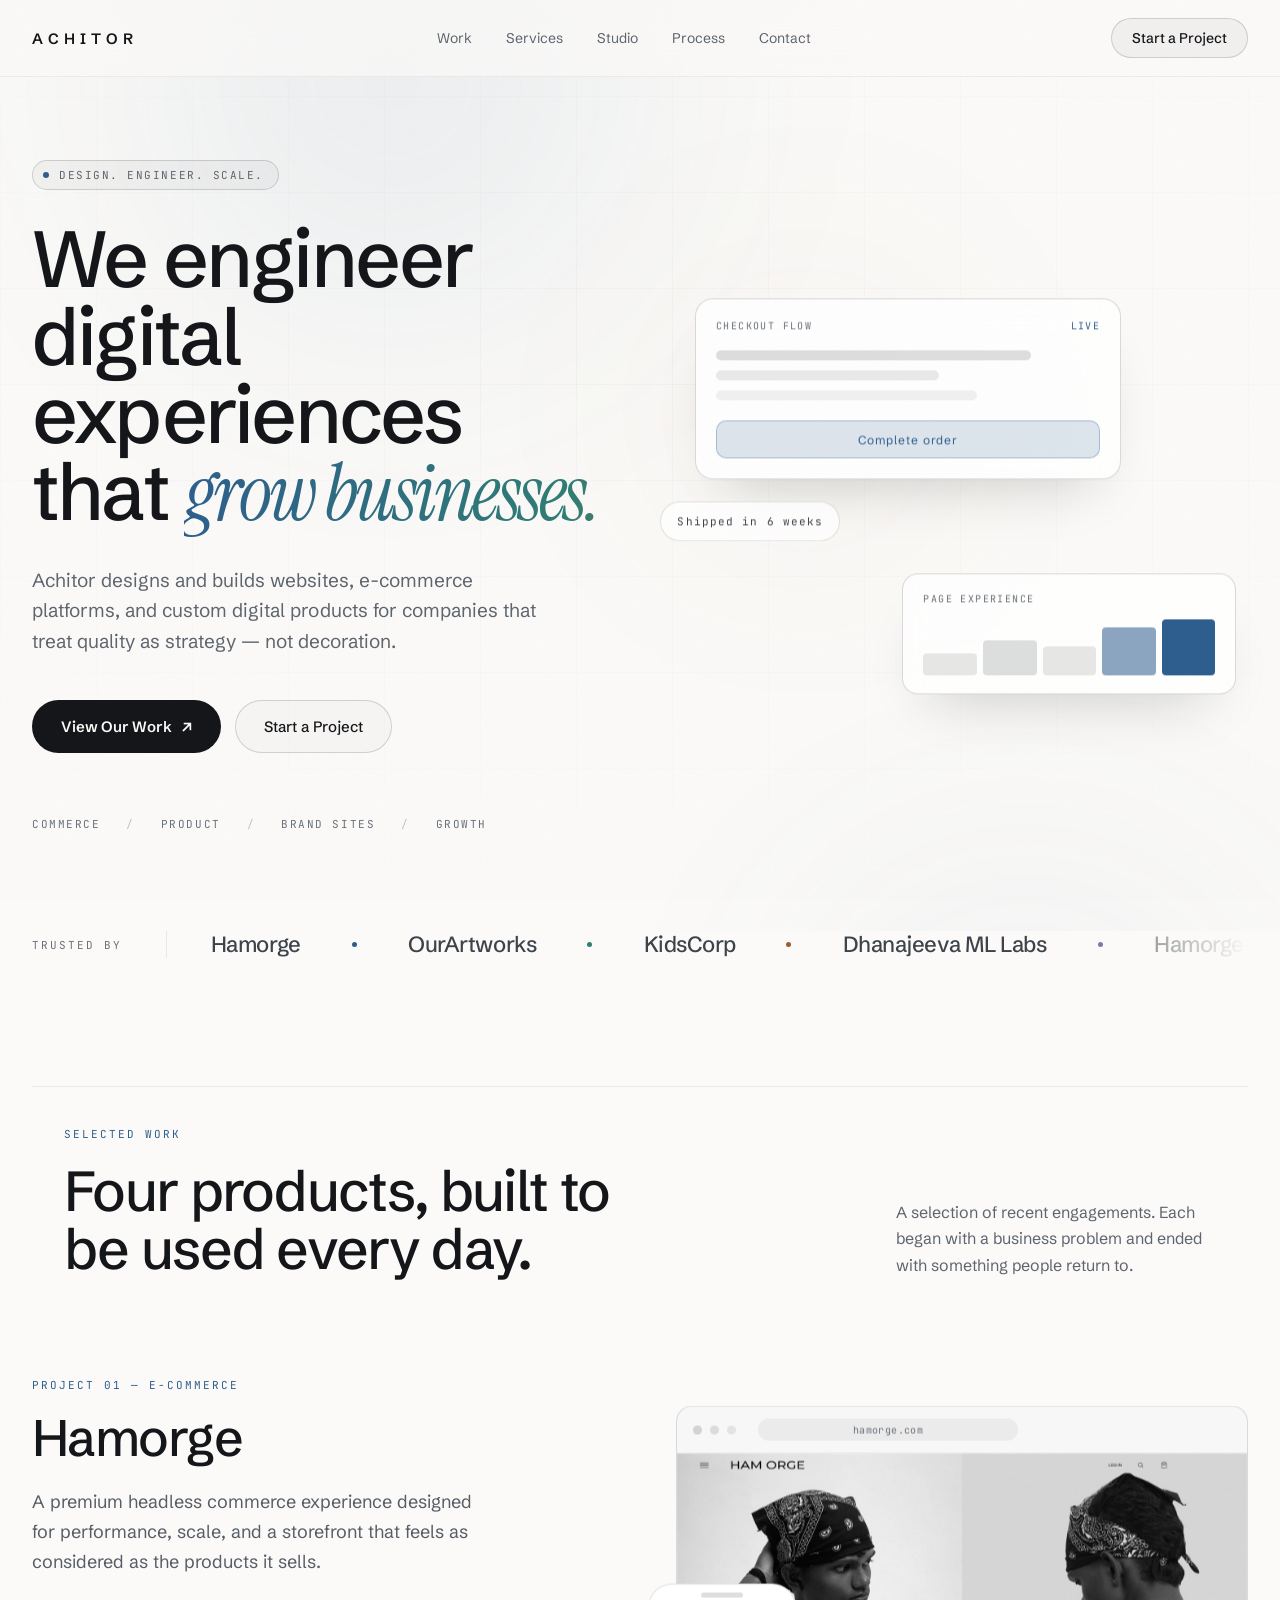
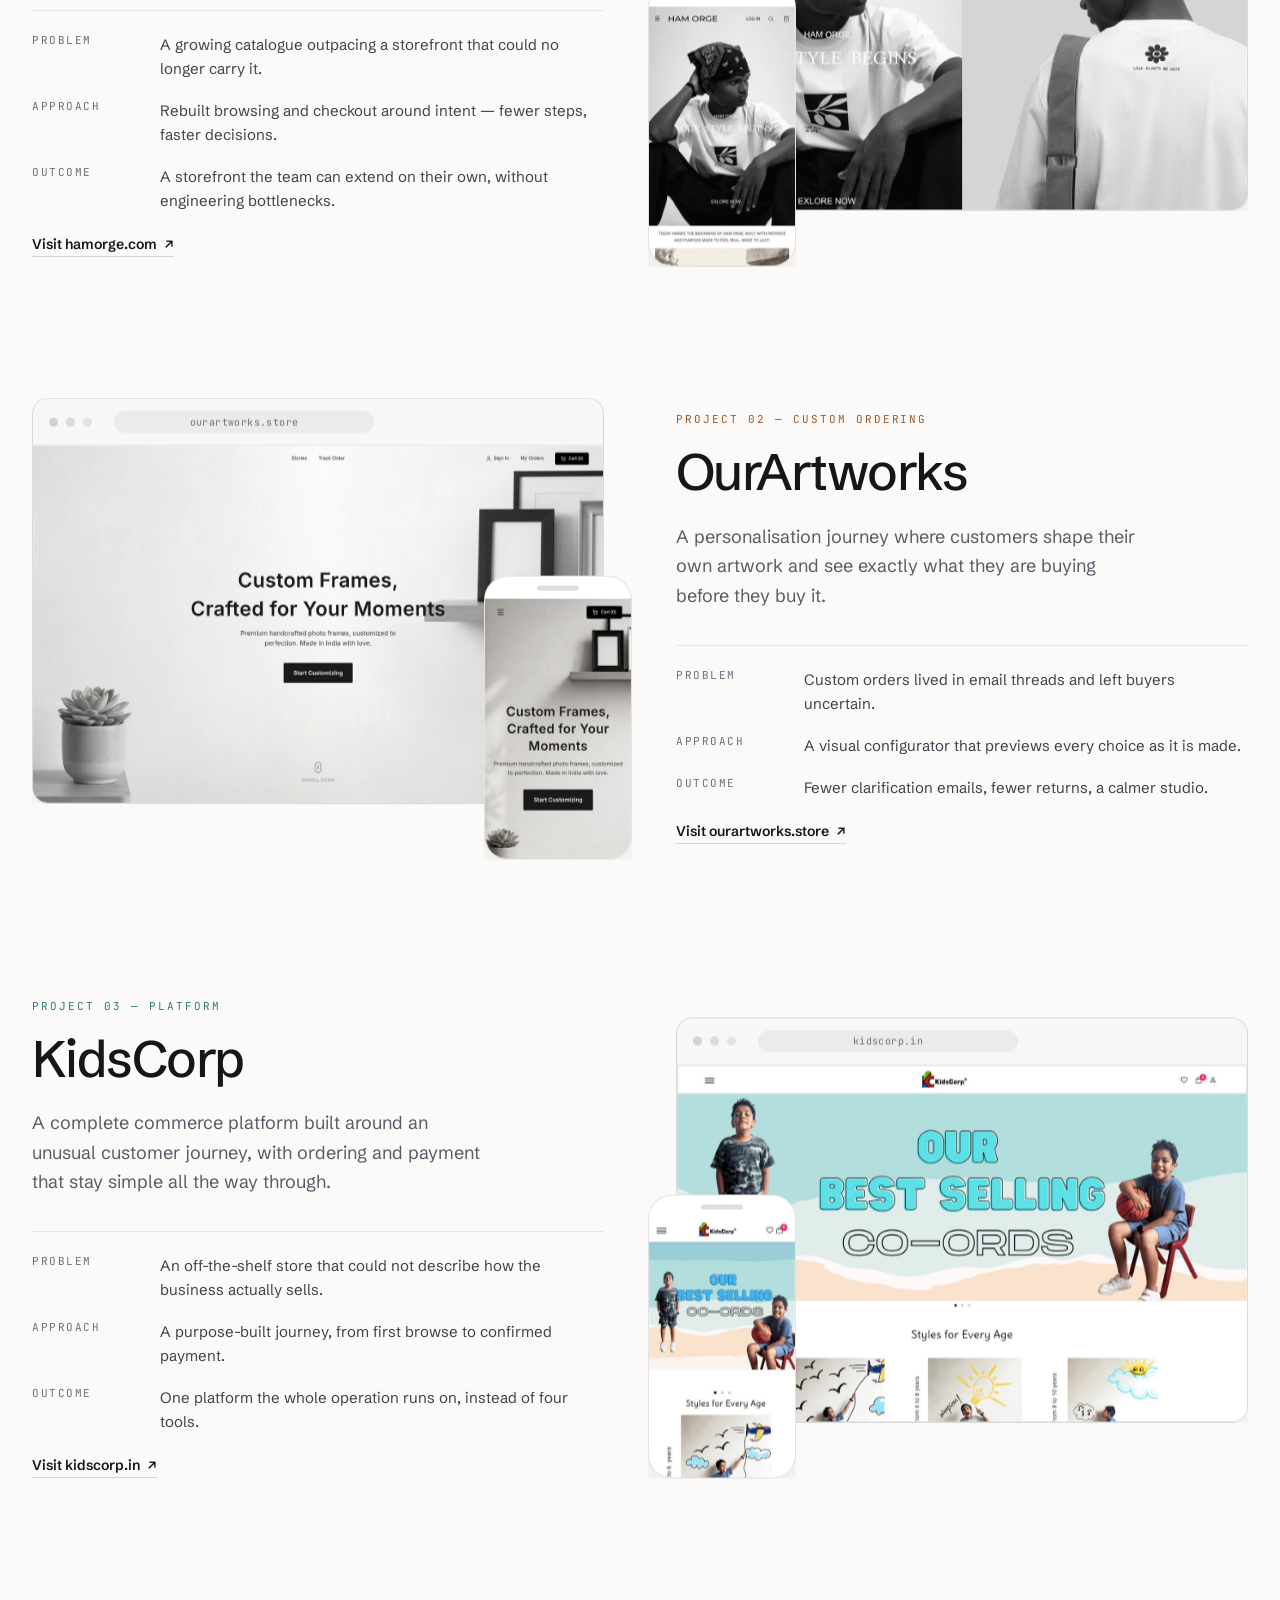
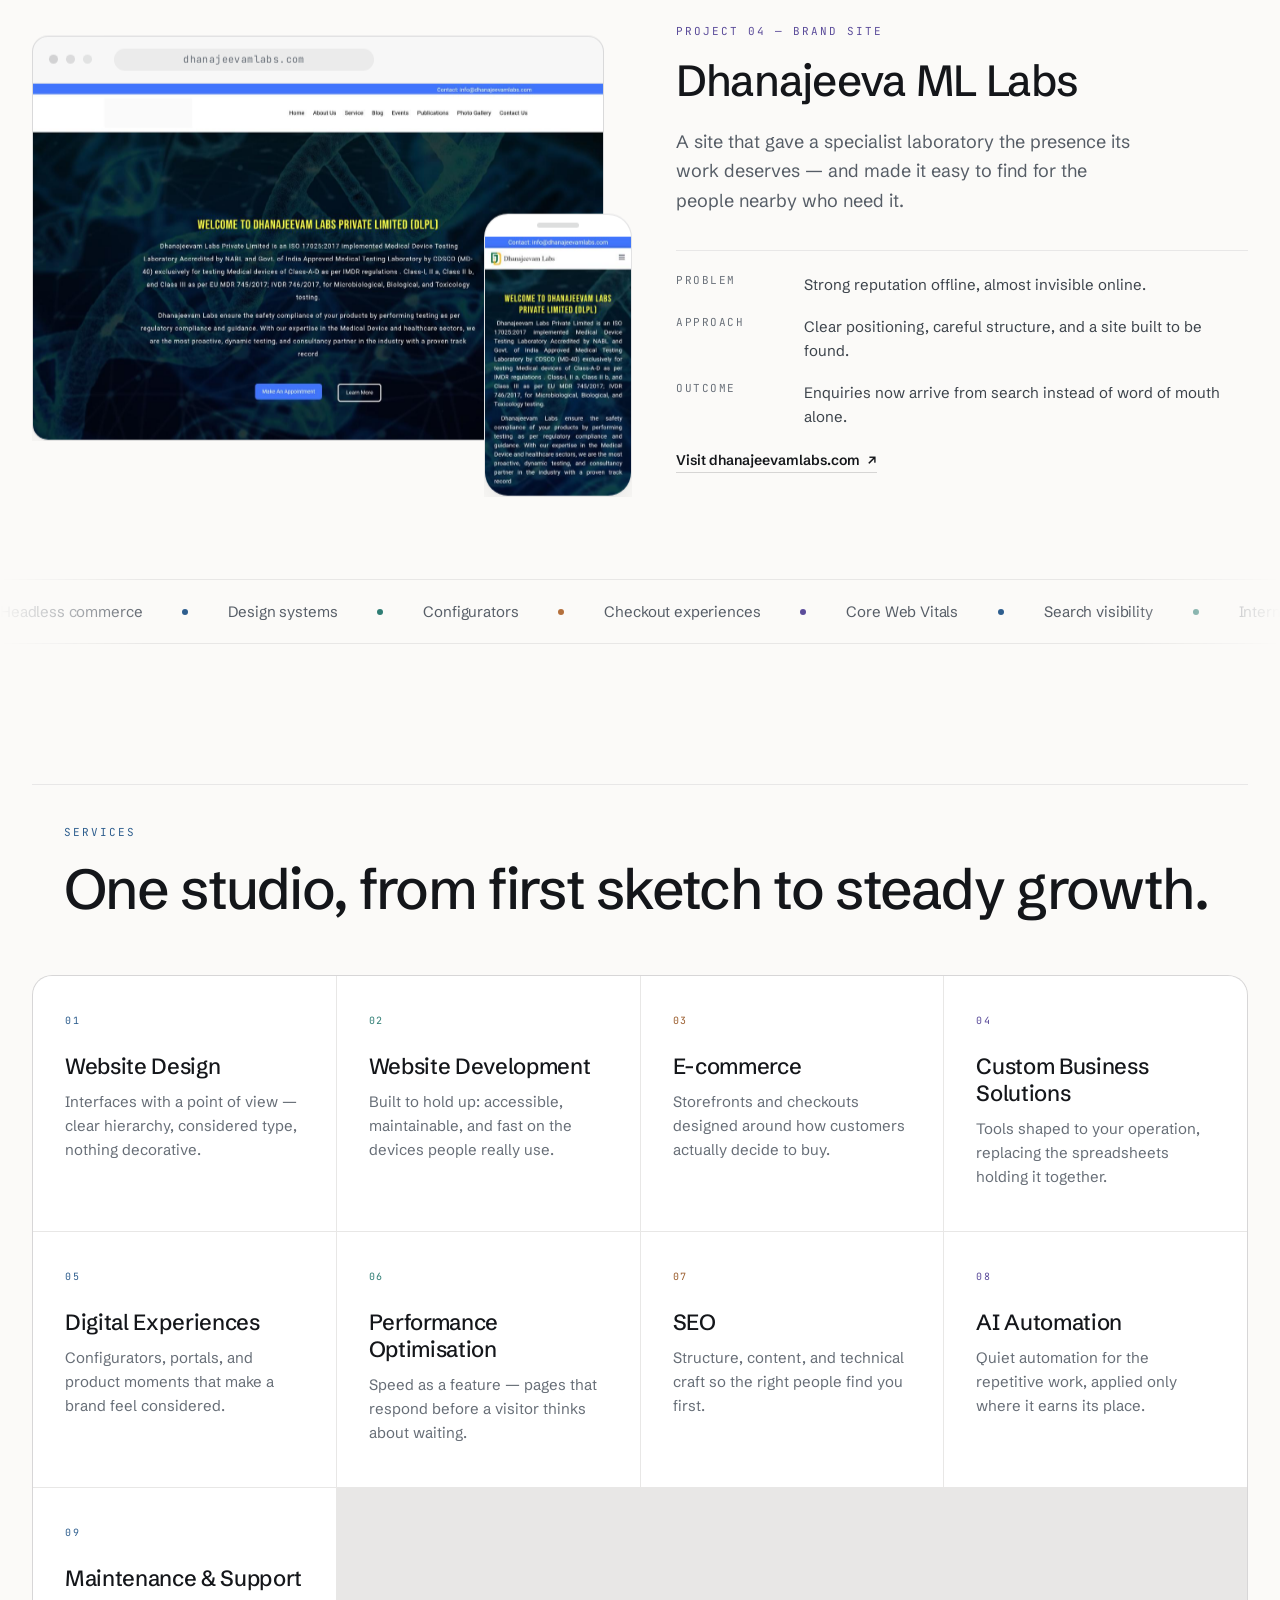
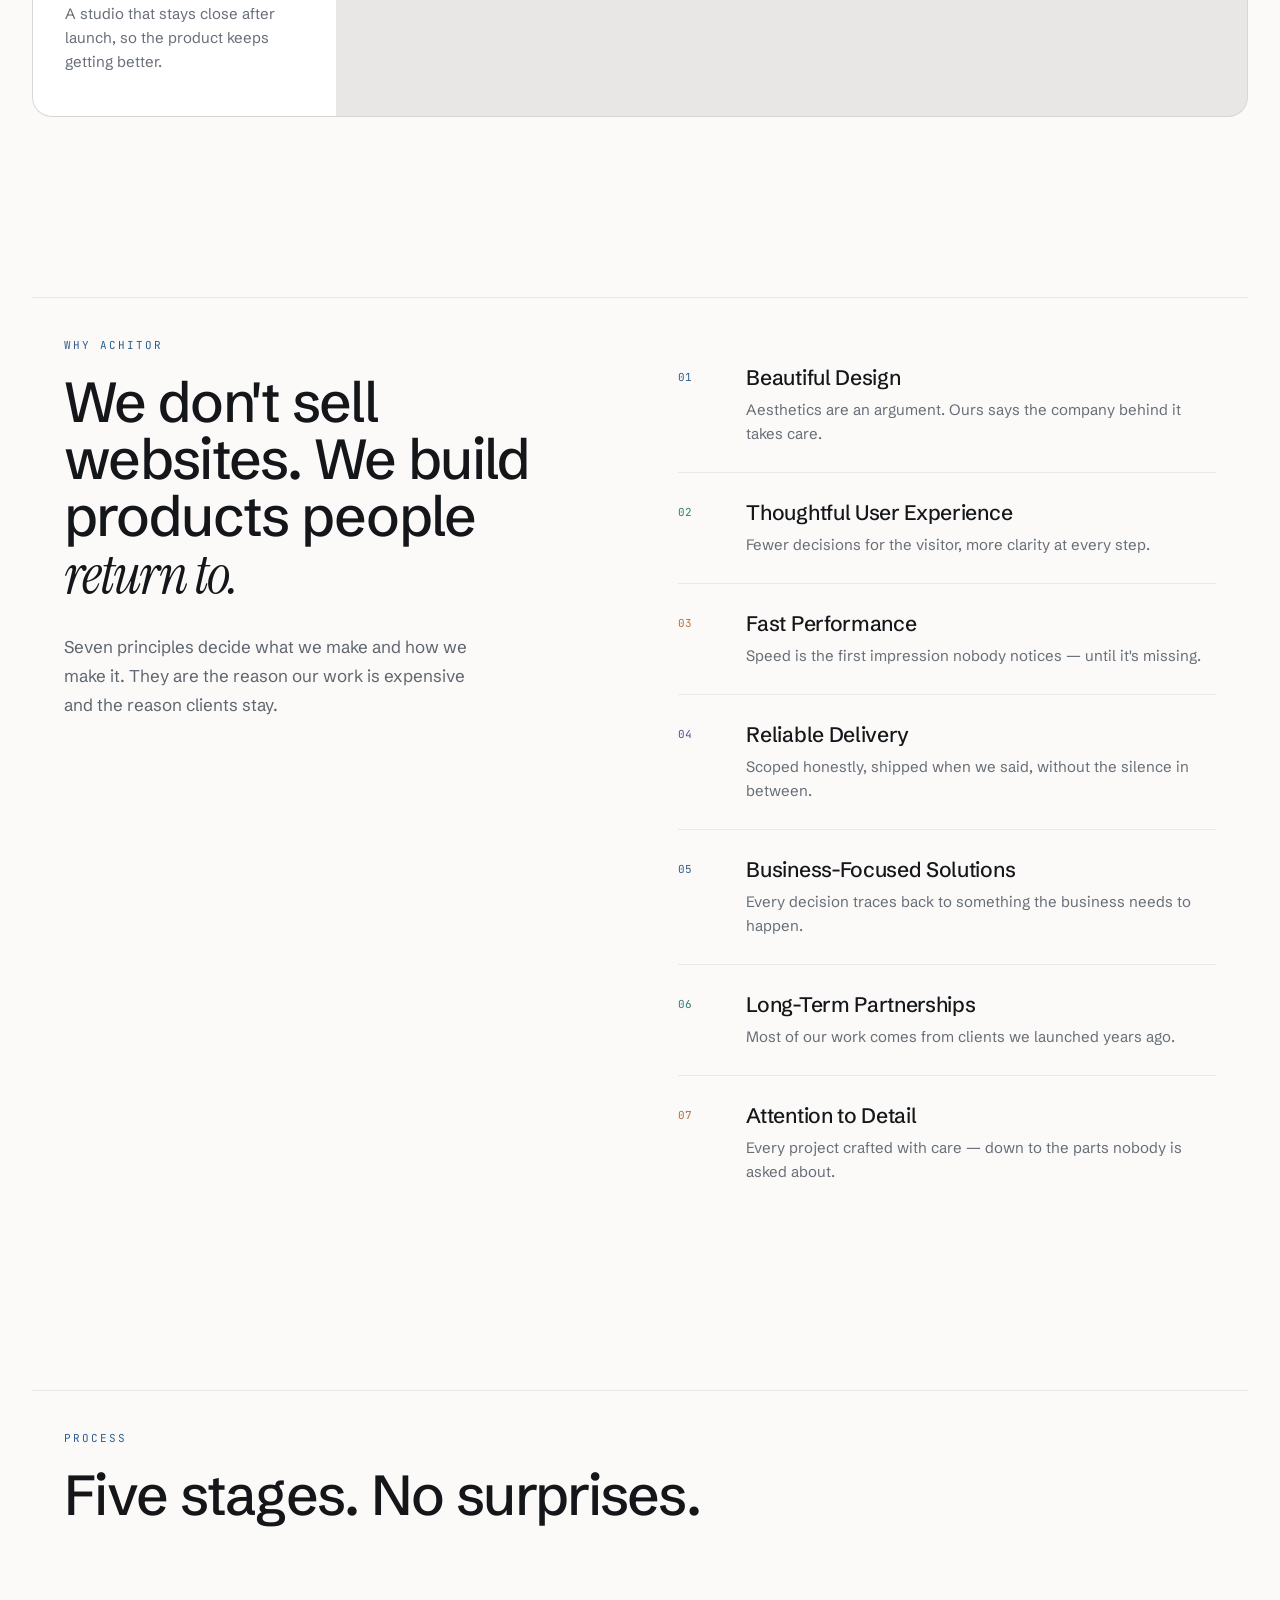
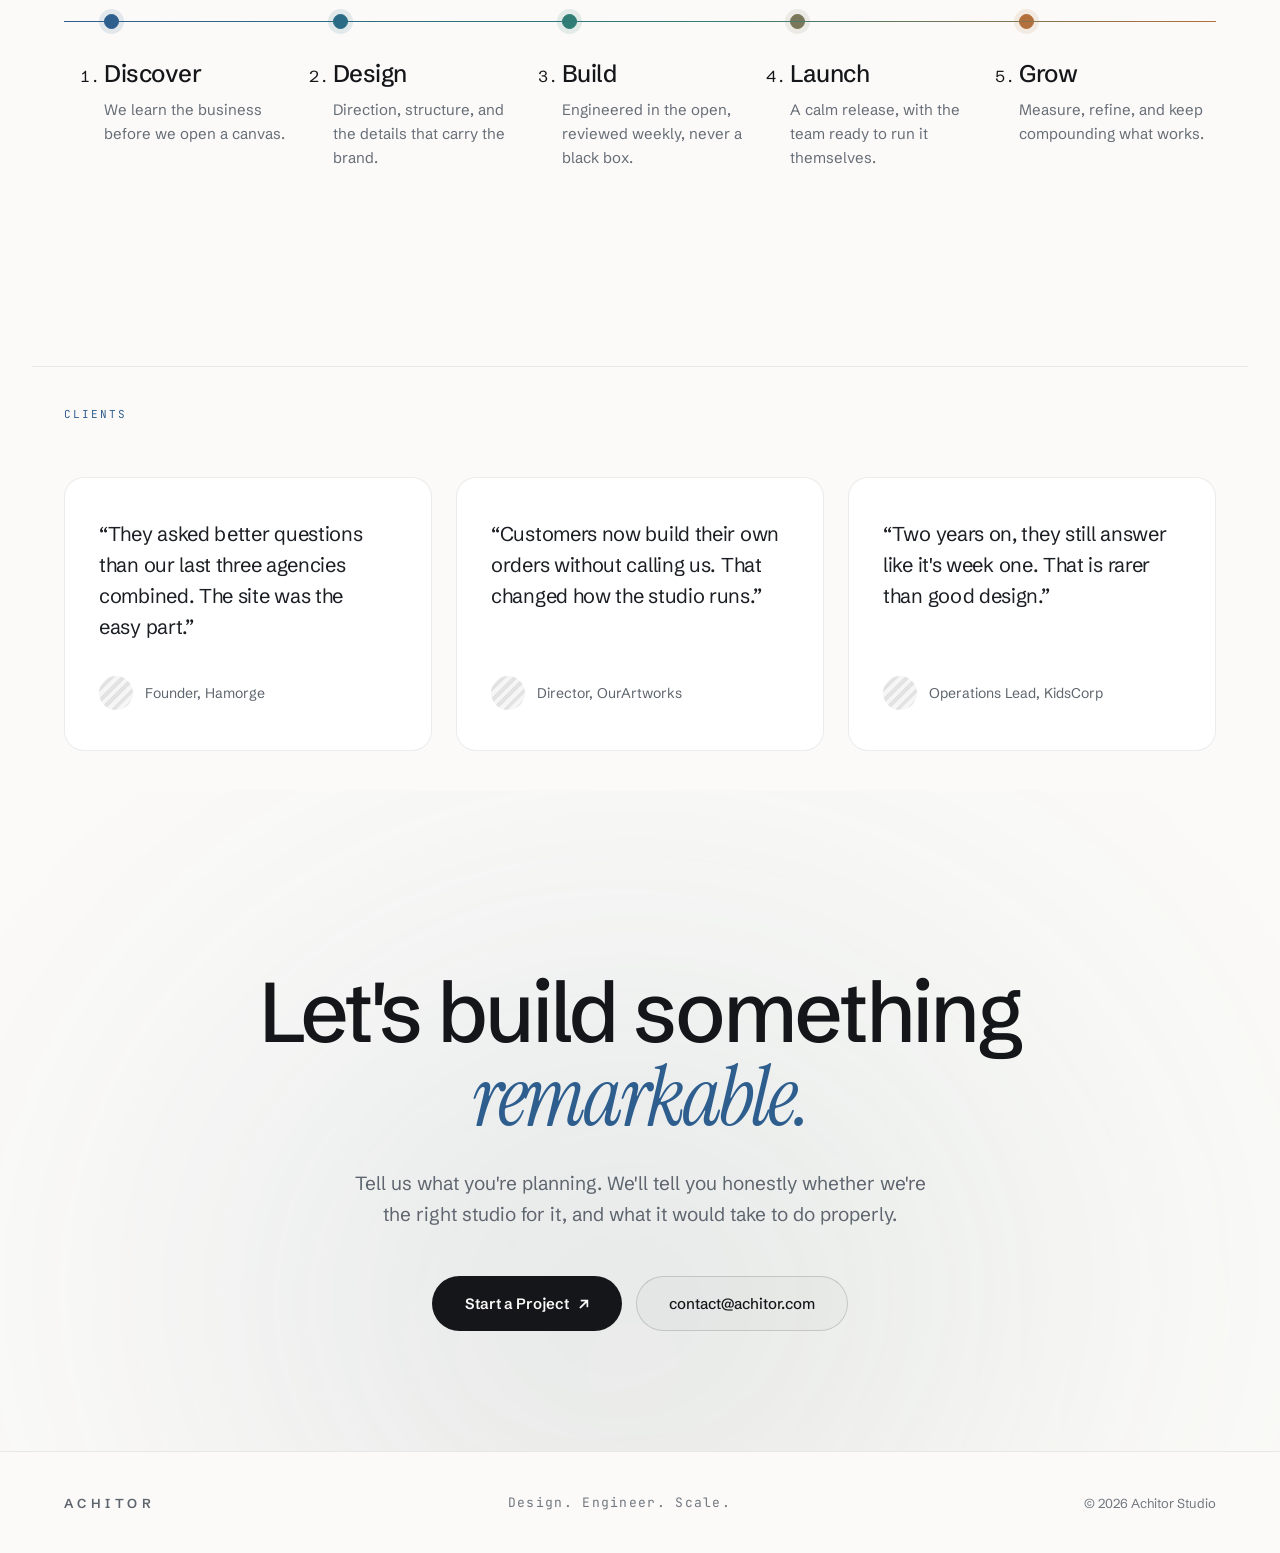
==== index.html @ ab3ab323 "Initial commit: Achitor studio website Static HTML/CSS/JS site recreating the Achitor design: hero, " ====
<!DOCTYPE html>
<html lang="en">
<head>
<meta charset="UTF-8">
<meta name="viewport" content="width=device-width, initial-scale=1.0">
<title>Achitor — Design. Engineer. Scale.</title>
<meta name="description" content="Achitor designs and builds websites, e-commerce platforms, and custom digital products for companies that treat quality as strategy, not decoration.">
<meta name="theme-color" content="#FBFAF8">

<meta property="og:type" content="website">
<meta property="og:title" content="Achitor — Design. Engineer. Scale.">
<meta property="og:description" content="We engineer digital experiences that grow businesses. Website design, development, e-commerce, and custom digital products.">
<meta name="twitter:card" content="summary">

<link rel="icon" href="assets/icons/favicon.svg" type="image/svg+xml">
<link rel="preconnect" href="https://fonts.googleapis.com">
<link rel="preconnect" href="https://fonts.gstatic.com" crossorigin>
<link href="https://fonts.googleapis.com/css2?family=Schibsted+Grotesk:wght@400;500;600;700&family=Instrument+Serif:ital@0;1&family=JetBrains+Mono:wght@400;500&display=swap" rel="stylesheet">
<link rel="stylesheet" href="style.css">
</head>
<body>
<a class="skip-link" href="#main">Skip to content</a>

<div class="grain" aria-hidden="true"></div>

<div class="progress-track" aria-hidden="true">
  <div class="progress-bar" data-progress></div>
</div>

<header class="site-header" data-nav>
  <nav class="site-nav" aria-label="Primary">
    <a href="#top" class="logo">Achitor</a>
    <div class="nav-links">
      <a href="#work">Work</a>
      <a href="#services">Services</a>
      <a href="#studio">Studio</a>
      <a href="#process">Process</a>
      <a href="contact.html">Contact</a>
    </div>
    <a href="contact.html" class="nav-cta">Start a Project</a>
  </nav>
</header>

<main id="main">

  <!-- Hero -->
  <section id="top" class="hero" data-spot>
    <div class="hero-spotlight" data-spot-light aria-hidden="true"></div>
    <div class="hero-orbs" aria-hidden="true">
      <div class="hero-orb hero-orb--a"></div>
      <div class="hero-orb hero-orb--b"></div>
      <div class="hero-orb hero-orb--c"></div>
    </div>
    <div class="hero-grid" aria-hidden="true"></div>

    <div class="hero-inner">
      <div>
        <div class="hero-badge hero-anim-1" data-hero>
          <span class="hero-badge__dot" aria-hidden="true"></span>
          Design. Engineer. Scale.
        </div>

        <h1 class="hero-title hero-anim-2" data-hero>We engineer digital experiences that <span class="italic-serif text-gradient">grow businesses.</span></h1>

        <p class="hero-lede hero-anim-3" data-hero>Achitor designs and builds websites, e-commerce platforms, and custom digital products for companies that treat quality as strategy — not decoration.</p>

        <div class="hero-actions hero-anim-4" data-hero>
          <a href="#work" class="btn btn-primary" data-magnet>View Our Work <span class="btn-arrow" aria-hidden="true">↗</span></a>
          <a href="contact.html" class="btn btn-secondary" data-magnet>Start a Project</a>
        </div>

        <div class="hero-meta hero-anim-5" data-hero>
          <span>Commerce</span><span class="hero-meta__sep" aria-hidden="true">/</span>
          <span>Product</span><span class="hero-meta__sep" aria-hidden="true">/</span>
          <span>Brand Sites</span><span class="hero-meta__sep" aria-hidden="true">/</span>
          <span>Growth</span>
        </div>
      </div>

      <div class="hero-visual hero-anim-6" data-hero data-float aria-hidden="true">
        <div class="hero-card hero-card--checkout">
          <div class="hero-card__row">
            <span>Checkout flow</span><span class="hero-card__row--accent">Live</span>
          </div>
          <div class="hero-card__bars">
            <div class="hero-card__bar hero-card__bar--1"></div>
            <div class="hero-card__bar hero-card__bar--2"></div>
            <div class="hero-card__bar hero-card__bar--3"></div>
          </div>
          <div class="hero-card__action">Complete order</div>
        </div>

        <div class="hero-card hero-card--metrics">
          <div class="hero-card__label">Page experience</div>
          <div class="hero-card__chart">
            <span></span><span></span><span></span><span></span><span></span>
          </div>
        </div>

        <div class="hero-pill">Shipped in 6 weeks</div>
      </div>
    </div>
  </section>

  <!-- Logo marquee -->
  <section class="marquee-strip" data-reveal aria-label="Trusted by">
    <div class="container">
      <span class="marquee-strip__label">Trusted by</span>
      <div class="marquee-viewport">
        <div class="marquee-track">
          <div class="marquee-group">
            <span>Hamorge</span><span class="marquee-dot"></span>
            <span>OurArtworks</span><span class="marquee-dot marquee-dot--teal"></span>
            <span>KidsCorp</span><span class="marquee-dot marquee-dot--orange"></span>
            <span>Dhanajeeva ML Labs</span><span class="marquee-dot marquee-dot--purple"></span>
          </div>
          <div class="marquee-group" aria-hidden="true">
            <span>Hamorge</span><span class="marquee-dot"></span>
            <span>OurArtworks</span><span class="marquee-dot marquee-dot--teal"></span>
            <span>KidsCorp</span><span class="marquee-dot marquee-dot--orange"></span>
            <span>Dhanajeeva ML Labs</span><span class="marquee-dot marquee-dot--purple"></span>
          </div>
        </div>
      </div>
    </div>
  </section>

  <!-- Work intro -->
  <section id="work" class="section work-header" data-reveal>
    <div class="container section-header">
      <div>
        <span class="eyebrow">Selected Work</span>
        <h2 class="section-title">Four products, built to be used every day.</h2>
      </div>
      <p class="section-lede">A selection of recent engagements. Each began with a business problem and ended with something people return to.</p>
    </div>
  </section>

  <!-- Projects -->
  <section class="projects-list" data-reveal>

    <article class="project">
      <div>
        <div class="project__index project__index--01">PROJECT 01 — E-COMMERCE</div>
        <h3 class="project__title">Hamorge</h3>
        <p class="project__desc">A premium headless commerce experience designed for performance, scale, and a storefront that feels as considered as the products it sells.</p>
        <dl class="project__facts">
          <div class="project__fact"><dt>Problem</dt><dd>A growing catalogue outpacing a storefront that could no longer carry it.</dd></div>
          <div class="project__fact"><dt>Approach</dt><dd>Rebuilt browsing and checkout around intent — fewer steps, faster decisions.</dd></div>
          <div class="project__fact"><dt>Outcome</dt><dd>A storefront the team can extend on their own, without engineering bottlenecks.</dd></div>
        </dl>
        <a class="project__visit" href="https://hamorge.com" target="_blank" rel="noopener noreferrer">Visit hamorge.com <span aria-hidden="true">↗</span></a>
      </div>
      <div class="project__media project__media--01" data-parallax data-media-reveal>
        <div class="browser-frame" data-tilt>
          <div class="browser-frame__bar" aria-hidden="true">
            <span class="browser-frame__dot"></span>
            <span class="browser-frame__dot"></span>
            <span class="browser-frame__dot"></span>
            <div class="browser-frame__url">hamorge.com</div>
          </div>
          <div class="browser-frame__screen">
            <img src="assets/images/hamorge-desktop.jpg" width="1400" height="875" loading="lazy" decoding="async" alt="Hamorge streetwear storefront homepage">
          </div>
        </div>
        <div class="phone-frame phone-frame--left" aria-hidden="true">
          <div class="phone-frame__notch"><span></span></div>
          <div class="phone-frame__screen"><img src="assets/images/hamorge-mobile.jpg" width="340" height="736" loading="lazy" decoding="async" alt=""></div>
        </div>
      </div>
    </article>

    <article class="project">
      <div class="project__media project__media--02" data-parallax data-media-reveal>
        <div class="browser-frame" data-tilt>
          <div class="browser-frame__bar" aria-hidden="true">
            <span class="browser-frame__dot"></span>
            <span class="browser-frame__dot"></span>
            <span class="browser-frame__dot"></span>
            <div class="browser-frame__url">ourartworks.store</div>
          </div>
          <div class="browser-frame__screen">
            <img src="assets/images/ourartworks-desktop.jpg" width="1400" height="875" loading="lazy" decoding="async" alt="OurArtworks custom frame configurator homepage">
          </div>
        </div>
        <div class="phone-frame phone-frame--right" aria-hidden="true">
          <div class="phone-frame__notch"><span></span></div>
          <div class="phone-frame__screen"><img src="assets/images/ourartworks-mobile.jpg" width="340" height="736" loading="lazy" decoding="async" alt=""></div>
        </div>
      </div>
      <div>
        <div class="project__index project__index--02">PROJECT 02 — CUSTOM ORDERING</div>
        <h3 class="project__title">OurArtworks</h3>
        <p class="project__desc">A personalisation journey where customers shape their own artwork and see exactly what they are buying before they buy it.</p>
        <dl class="project__facts">
          <div class="project__fact"><dt>Problem</dt><dd>Custom orders lived in email threads and left buyers uncertain.</dd></div>
          <div class="project__fact"><dt>Approach</dt><dd>A visual configurator that previews every choice as it is made.</dd></div>
          <div class="project__fact"><dt>Outcome</dt><dd>Fewer clarification emails, fewer returns, a calmer studio.</dd></div>
        </dl>
        <a class="project__visit" href="https://ourartworks.store" target="_blank" rel="noopener noreferrer">Visit ourartworks.store <span aria-hidden="true">↗</span></a>
      </div>
    </article>

    <article class="project">
      <div>
        <div class="project__index project__index--03">PROJECT 03 — PLATFORM</div>
        <h3 class="project__title">KidsCorp</h3>
        <p class="project__desc">A complete commerce platform built around an unusual customer journey, with ordering and payment that stay simple all the way through.</p>
        <dl class="project__facts">
          <div class="project__fact"><dt>Problem</dt><dd>An off-the-shelf store that could not describe how the business actually sells.</dd></div>
          <div class="project__fact"><dt>Approach</dt><dd>A purpose-built journey, from first browse to confirmed payment.</dd></div>
          <div class="project__fact"><dt>Outcome</dt><dd>One platform the whole operation runs on, instead of four tools.</dd></div>
        </dl>
        <a class="project__visit" href="https://kidscorp.in" target="_blank" rel="noopener noreferrer">Visit kidscorp.in <span aria-hidden="true">↗</span></a>
      </div>
      <div class="project__media project__media--03" data-parallax data-media-reveal>
        <div class="browser-frame" data-tilt>
          <div class="browser-frame__bar" aria-hidden="true">
            <span class="browser-frame__dot"></span>
            <span class="browser-frame__dot"></span>
            <span class="browser-frame__dot"></span>
            <div class="browser-frame__url">kidscorp.in</div>
          </div>
          <div class="browser-frame__screen">
            <img src="assets/images/kidscorp-desktop.jpg" width="1400" height="875" loading="lazy" decoding="async" alt="KidsCorp ordering platform homepage">
          </div>
        </div>
        <div class="phone-frame phone-frame--left" aria-hidden="true">
          <div class="phone-frame__notch"><span></span></div>
          <div class="phone-frame__screen"><img src="assets/images/kidscorp-mobile.jpg" width="340" height="736" loading="lazy" decoding="async" alt=""></div>
        </div>
      </div>
    </article>

    <article class="project">
      <div class="project__media project__media--04" data-parallax data-media-reveal>
        <div class="browser-frame" data-tilt>
          <div class="browser-frame__bar" aria-hidden="true">
            <span class="browser-frame__dot"></span>
            <span class="browser-frame__dot"></span>
            <span class="browser-frame__dot"></span>
            <div class="browser-frame__url">dhanajeevamlabs.com</div>
          </div>
          <div class="browser-frame__screen">
            <img src="assets/images/dhanajeeva-desktop.jpg" width="1400" height="875" loading="lazy" decoding="async" alt="Dhanajeeva ML Labs corporate homepage">
          </div>
        </div>
        <div class="phone-frame phone-frame--right" aria-hidden="true">
          <div class="phone-frame__notch"><span></span></div>
          <div class="phone-frame__screen"><img src="assets/images/dhanajeeva-mobile.jpg" width="340" height="736" loading="lazy" decoding="async" alt=""></div>
        </div>
      </div>
      <div>
        <div class="project__index project__index--04">PROJECT 04 — BRAND SITE</div>
        <h3 class="project__title project__title--long">Dhanajeeva ML Labs</h3>
        <p class="project__desc">A site that gave a specialist laboratory the presence its work deserves — and made it easy to find for the people nearby who need it.</p>
        <dl class="project__facts">
          <div class="project__fact"><dt>Problem</dt><dd>Strong reputation offline, almost invisible online.</dd></div>
          <div class="project__fact"><dt>Approach</dt><dd>Clear positioning, careful structure, and a site built to be found.</dd></div>
          <div class="project__fact"><dt>Outcome</dt><dd>Enquiries now arrive from search instead of word of mouth alone.</dd></div>
        </dl>
        <a class="project__visit" href="https://dhanajeevamlabs.com" target="_blank" rel="noopener noreferrer">Visit dhanajeevamlabs.com <span aria-hidden="true">↗</span></a>
      </div>
    </article>

  </section>

  <!-- Tag marquee -->
  <section class="tag-marquee" data-reveal aria-label="Capabilities">
    <div class="tag-marquee__viewport">
      <div class="tag-marquee__track">
        <div class="tag-marquee__group">
          <span>Headless commerce</span><span class="tag-dot tag-dot--blue"></span>
          <span>Design systems</span><span class="tag-dot tag-dot--teal"></span>
          <span>Configurators</span><span class="tag-dot tag-dot--orange"></span>
          <span>Checkout experiences</span><span class="tag-dot tag-dot--purple"></span>
          <span>Core Web Vitals</span><span class="tag-dot tag-dot--blue"></span>
          <span>Search visibility</span><span class="tag-dot tag-dot--teal"></span>
          <span>Internal tools</span><span class="tag-dot tag-dot--orange"></span>
          <span>Ongoing partnership</span><span class="tag-dot tag-dot--purple"></span>
        </div>
        <div class="tag-marquee__group" aria-hidden="true">
          <span>Headless commerce</span><span class="tag-dot tag-dot--blue"></span>
          <span>Design systems</span><span class="tag-dot tag-dot--teal"></span>
          <span>Configurators</span><span class="tag-dot tag-dot--orange"></span>
          <span>Checkout experiences</span><span class="tag-dot tag-dot--purple"></span>
          <span>Core Web Vitals</span><span class="tag-dot tag-dot--blue"></span>
          <span>Search visibility</span><span class="tag-dot tag-dot--teal"></span>
          <span>Internal tools</span><span class="tag-dot tag-dot--orange"></span>
          <span>Ongoing partnership</span><span class="tag-dot tag-dot--purple"></span>
        </div>
      </div>
    </div>
  </section>

  <!-- Services -->
  <section id="services" class="section" data-reveal>
    <div class="container section-header section-top">
      <div>
        <span class="eyebrow">Services</span>
        <h2 class="section-title">One studio, from first sketch to steady growth.</h2>
      </div>
    </div>

    <div class="services-grid" data-stagger>
      <div class="service-card" data-glow-card>
        <div class="service-card__glow" aria-hidden="true"></div>
        <div class="service-card__rule u-bg-accent" aria-hidden="true"></div>
        <div class="service-card__index u-text-accent">01</div>
        <h3 class="service-card__title">Website Design</h3>
        <p class="service-card__desc">Interfaces with a point of view — clear hierarchy, considered type, nothing decorative.</p>
      </div>
      <div class="service-card" data-glow-card>
        <div class="service-card__glow" aria-hidden="true"></div>
        <div class="service-card__rule u-bg-teal" aria-hidden="true"></div>
        <div class="service-card__index u-text-teal">02</div>
        <h3 class="service-card__title">Website Development</h3>
        <p class="service-card__desc">Built to hold up: accessible, maintainable, and fast on the devices people really use.</p>
      </div>
      <div class="service-card" data-glow-card>
        <div class="service-card__glow" aria-hidden="true"></div>
        <div class="service-card__rule u-bg-orange-dark" aria-hidden="true"></div>
        <div class="service-card__index u-text-orange-dark">03</div>
        <h3 class="service-card__title">E-commerce</h3>
        <p class="service-card__desc">Storefronts and checkouts designed around how customers actually decide to buy.</p>
      </div>
      <div class="service-card" data-glow-card>
        <div class="service-card__glow" aria-hidden="true"></div>
        <div class="service-card__rule u-bg-purple" aria-hidden="true"></div>
        <div class="service-card__index u-text-purple">04</div>
        <h3 class="service-card__title">Custom Business Solutions</h3>
        <p class="service-card__desc">Tools shaped to your operation, replacing the spreadsheets holding it together.</p>
      </div>
      <div class="service-card" data-glow-card>
        <div class="service-card__glow" aria-hidden="true"></div>
        <div class="service-card__rule u-bg-accent" aria-hidden="true"></div>
        <div class="service-card__index u-text-accent">05</div>
        <h3 class="service-card__title">Digital Experiences</h3>
        <p class="service-card__desc">Configurators, portals, and product moments that make a brand feel considered.</p>
      </div>
      <div class="service-card" data-glow-card>
        <div class="service-card__glow" aria-hidden="true"></div>
        <div class="service-card__rule u-bg-teal" aria-hidden="true"></div>
        <div class="service-card__index u-text-teal">06</div>
        <h3 class="service-card__title">Performance Optimisation</h3>
        <p class="service-card__desc">Speed as a feature — pages that respond before a visitor thinks about waiting.</p>
      </div>
      <div class="service-card" data-glow-card>
        <div class="service-card__glow" aria-hidden="true"></div>
        <div class="service-card__rule u-bg-orange-dark" aria-hidden="true"></div>
        <div class="service-card__index u-text-orange-dark">07</div>
        <h3 class="service-card__title">SEO</h3>
        <p class="service-card__desc">Structure, content, and technical craft so the right people find you first.</p>
      </div>
      <div class="service-card" data-glow-card>
        <div class="service-card__glow" aria-hidden="true"></div>
        <div class="service-card__rule u-bg-purple" aria-hidden="true"></div>
        <div class="service-card__index u-text-purple">08</div>
        <h3 class="service-card__title">AI Automation</h3>
        <p class="service-card__desc">Quiet automation for the repetitive work, applied only where it earns its place.</p>
      </div>
      <div class="service-card" data-glow-card>
        <div class="service-card__glow" aria-hidden="true"></div>
        <div class="service-card__rule u-bg-accent" aria-hidden="true"></div>
        <div class="service-card__index u-text-accent">09</div>
        <h3 class="service-card__title">Maintenance &amp; Support</h3>
        <p class="service-card__desc">A studio that stays close after launch, so the product keeps getting better.</p>
      </div>
    </div>
  </section>

  <!-- Studio / Why Achitor -->
  <section id="studio" class="section" data-reveal>
    <div class="container studio-grid section-top">
      <div class="studio-intro">
        <span class="eyebrow">Why Achitor</span>
        <h2 class="section-title">We don't sell websites. We build products people <span class="italic-serif">return to.</span></h2>
        <p>Seven principles decide what we make and how we make it. They are the reason our work is expensive and the reason clients stay.</p>
      </div>

      <ul class="principles-list" data-stagger>
        <li class="principle">
          <span class="principle__index u-text-accent">01</span>
          <div>
            <h3 class="principle__title">Beautiful Design</h3>
            <p class="principle__desc">Aesthetics are an argument. Ours says the company behind it takes care.</p>
          </div>
        </li>
        <li class="principle">
          <span class="principle__index u-text-teal">02</span>
          <div>
            <h3 class="principle__title">Thoughtful User Experience</h3>
            <p class="principle__desc">Fewer decisions for the visitor, more clarity at every step.</p>
          </div>
        </li>
        <li class="principle">
          <span class="principle__index u-text-orange">03</span>
          <div>
            <h3 class="principle__title">Fast Performance</h3>
            <p class="principle__desc">Speed is the first impression nobody notices — until it's missing.</p>
          </div>
        </li>
        <li class="principle">
          <span class="principle__index u-text-purple">04</span>
          <div>
            <h3 class="principle__title">Reliable Delivery</h3>
            <p class="principle__desc">Scoped honestly, shipped when we said, without the silence in between.</p>
          </div>
        </li>
        <li class="principle">
          <span class="principle__index u-text-accent">05</span>
          <div>
            <h3 class="principle__title">Business-Focused Solutions</h3>
            <p class="principle__desc">Every decision traces back to something the business needs to happen.</p>
          </div>
        </li>
        <li class="principle">
          <span class="principle__index u-text-teal">06</span>
          <div>
            <h3 class="principle__title">Long-Term Partnerships</h3>
            <p class="principle__desc">Most of our work comes from clients we launched years ago.</p>
          </div>
        </li>
        <li class="principle">
          <span class="principle__index u-text-orange">07</span>
          <div>
            <h3 class="principle__title">Attention to Detail</h3>
            <p class="principle__desc">Every project crafted with care — down to the parts nobody is asked about.</p>
          </div>
        </li>
      </ul>
    </div>
  </section>

  <!-- Process -->
  <section id="process" class="section" data-process>
    <div class="container section-top">
      <span class="eyebrow">Process</span>
      <h2 class="section-title">Five stages. No surprises.</h2>

      <div class="process-wrap">
        <div class="process-track" data-process-track aria-hidden="true"></div>
        <div class="process-fill" data-process-fill aria-hidden="true"></div>

        <ol class="process-grid" data-process-grid>
          <li class="process-step">
            <span class="process-step__dot" data-process-dot></span>
            <h3 class="process-step__title">Discover</h3>
            <p class="process-step__desc">We learn the business before we open a canvas.</p>
          </li>
          <li class="process-step">
            <span class="process-step__dot" data-process-dot></span>
            <h3 class="process-step__title">Design</h3>
            <p class="process-step__desc">Direction, structure, and the details that carry the brand.</p>
          </li>
          <li class="process-step">
            <span class="process-step__dot" data-process-dot></span>
            <h3 class="process-step__title">Build</h3>
            <p class="process-step__desc">Engineered in the open, reviewed weekly, never a black box.</p>
          </li>
          <li class="process-step">
            <span class="process-step__dot" data-process-dot></span>
            <h3 class="process-step__title">Launch</h3>
            <p class="process-step__desc">A calm release, with the team ready to run it themselves.</p>
          </li>
          <li class="process-step">
            <span class="process-step__dot" data-process-dot></span>
            <h3 class="process-step__title">Grow</h3>
            <p class="process-step__desc">Measure, refine, and keep compounding what works.</p>
          </li>
        </ol>
      </div>
    </div>
  </section>

  <!-- Testimonials -->
  <section class="section" data-reveal aria-label="Client testimonials">
    <div class="container section-top">
      <span class="eyebrow">Clients</span>

      <div class="testimonials-grid" data-stagger>
        <figure class="testimonial">
          <blockquote class="testimonial__quote">
            <p>&ldquo;They asked better questions than our last three agencies combined. The site was the easy part.&rdquo;</p>
          </blockquote>
          <figcaption class="testimonial__author">
            <span class="testimonial__avatar" aria-hidden="true"></span>
            <span class="testimonial__role">Founder, Hamorge</span>
          </figcaption>
        </figure>

        <figure class="testimonial">
          <blockquote class="testimonial__quote">
            <p>&ldquo;Customers now build their own orders without calling us. That changed how the studio runs.&rdquo;</p>
          </blockquote>
          <figcaption class="testimonial__author">
            <span class="testimonial__avatar" aria-hidden="true"></span>
            <span class="testimonial__role">Director, OurArtworks</span>
          </figcaption>
        </figure>

        <figure class="testimonial">
          <blockquote class="testimonial__quote">
            <p>&ldquo;Two years on, they still answer like it's week one. That is rarer than good design.&rdquo;</p>
          </blockquote>
          <figcaption class="testimonial__author">
            <span class="testimonial__avatar" aria-hidden="true"></span>
            <span class="testimonial__role">Operations Lead, KidsCorp</span>
          </figcaption>
        </figure>
      </div>
    </div>
  </section>

  <!-- Final CTA -->
  <section class="cta" data-reveal>
    <div class="cta-glow" aria-hidden="true"></div>
    <div class="cta-inner">
      <h2 class="cta-title">Let's build something <span class="italic-serif">remarkable.</span></h2>
      <p class="cta-lede">Tell us what you're planning. We'll tell you honestly whether we're the right studio for it, and what it would take to do properly.</p>
      <div class="cta-actions">
        <a href="contact.html" class="btn btn-primary btn-large" data-magnet>Start a Project <span class="btn-arrow" aria-hidden="true">↗</span></a>
        <a href="mailto:contact@achitor.com" class="btn btn-secondary btn-large">contact@achitor.com</a>
      </div>
    </div>
  </section>

</main>

<footer class="site-footer">
  <div class="container">
    <span class="footer-wordmark">Achitor</span>
    <span class="footer-tagline">Design. Engineer. Scale.</span>
    <span>&copy; 2026 Achitor Studio</span>
  </div>
</footer>

<button type="button" class="back-to-top" data-back-to-top aria-label="Back to top">
  <svg class="back-to-top__ring" viewBox="0 0 44 44" aria-hidden="true">
    <circle class="back-to-top__ring-bg" cx="22" cy="22" r="19"></circle>
    <circle class="back-to-top__ring-fill" cx="22" cy="22" r="19"></circle>
  </svg>
  <span class="back-to-top__arrow" aria-hidden="true">&uarr;</span>
</button>

<script src="script.js" defer></script>
</body>
</html>
---- style.css ----
/* ==========================================================================
   ACHITOR — Studio website
   Table of contents:
   1. Custom properties
   2. Reset & base
   3. Layout utilities
   4. Typography utilities
   5. Buttons
   6. Header / navigation
   7. Hero
   8. Logo marquee
   9. Section heading
   10. Work / case studies
   11. Tag marquee
   12. Services grid
   13. Studio / principles
   14. Process timeline
   15. Testimonials
   16. Final CTA
   17. Footer
   18. Contact page
   19. Animations
   20. Reduced motion & accessibility
   21. Grain texture overlay
   22. Custom cursor
   23. Page transition
   24. Marquee pause-on-hover
   25. Scroll-triggered image reveal
   26. Back-to-top button
   27. Small-screen refinements
   ========================================================================== */

/* ----------------------------------------------------------------------
   1. Custom properties
   ---------------------------------------------------------------------- */
:root {
  /* Brand accent (swappable) */
  --accent: #2E5E8E;
  --accent-rgb: 46, 94, 142;
  --accent-teal: #2F7D74;
  --accent-teal-rgb: 47, 125, 116;
  --accent-orange: #B4703C;
  --accent-orange-rgb: 180, 112, 60;
  --accent-orange-dark: #9A5C2C;
  --accent-purple: #5B4C9A;
  --accent-purple-rgb: 91, 76, 154;

  /* Ink scale (all built from one hue via alpha) */
  --ink-rgb: 20, 22, 26;
  --ink: #14161A;
  --ink-70: #3C434B;
  --ink-60: #565D66;
  --ink-55: #666D76;
  --ink-50: #5E656E;
  --ink-45: #6A717A;
  --ink-40: #70777F;

  --bg: #FBFAF8;
  --surface: #FFFFFF;
  --surface-muted: #F6F4F1;
  --surface-frame: #F1EFEB;

  --border: rgba(var(--ink-rgb), 0.08);
  --border-strong: rgba(var(--ink-rgb), 0.16);

  /* Typography */
  --font-sans: 'Schibsted Grotesk', Helvetica, Arial, sans-serif;
  --font-serif: 'Instrument Serif', Georgia, serif;
  --font-mono: 'JetBrains Mono', 'Courier New', monospace;

  /* Spacing */
  --gutter: clamp(20px, 5vw, 32px);
  --container-max: 1320px;
  --section-pad: clamp(88px, 12vw, 140px);

  /* Radius */
  --radius-sm: 10px;
  --radius-md: 16px;
  --radius-lg: 20px;
  --radius-xl: 24px;
  --radius-pill: 999px;

  /* Shadow */
  --shadow-float: 0 30px 60px -30px rgba(var(--ink-rgb), 0.22);
  --shadow-card: 0 50px 90px -40px rgba(var(--ink-rgb), 0.2);
  --shadow-card-hover: 0 60px 100px -45px rgba(var(--ink-rgb), 0.3);
  --shadow-phone: 0 30px 55px -25px rgba(var(--ink-rgb), 0.24);
  --shadow-cta: 0 18px 40px -18px rgba(var(--ink-rgb), 0.22);

  /* Motion */
  --ease-out-soft: cubic-bezier(.16, 1, .3, 1);
  --ease-out-quick: cubic-bezier(.2, .7, .3, 1);
}

/* ----------------------------------------------------------------------
   2. Reset & base
   ---------------------------------------------------------------------- */
*, *::before, *::after { box-sizing: border-box; }

html {
  scroll-behavior: smooth;
  -webkit-text-size-adjust: 100%;
}

body {
  margin: 0;
  background: var(--bg);
  color: var(--ink);
  font-family: var(--font-sans);
  -webkit-font-smoothing: antialiased;
  -moz-osx-font-smoothing: grayscale;
  overflow-x: hidden;
}

img, svg { display: block; max-width: 100%; }

a {
  color: inherit;
  text-decoration: none;
}

ul, dl { margin: 0; padding: 0; list-style: none; }

h1, h2, h3, h4, p, dl, dd, figure, blockquote { margin: 0; }

::selection {
  background: var(--accent);
  color: var(--bg);
}

/* Visible keyboard focus, everywhere */
a:focus-visible,
button:focus-visible,
input:focus-visible,
textarea:focus-visible {
  outline: 2px solid var(--accent);
  outline-offset: 3px;
  border-radius: 4px;
}

/* Skip link */
.skip-link {
  position: absolute;
  top: -100%;
  left: var(--gutter);
  z-index: 100;
  padding: 12px 20px;
  background: var(--ink);
  color: var(--bg);
  border-radius: var(--radius-sm);
  font-size: 14px;
  font-weight: 600;
  transition: top .3s var(--ease-out-quick);
}

.skip-link:focus {
  top: 12px;
}

/* ----------------------------------------------------------------------
   3. Layout utilities
   ---------------------------------------------------------------------- */
.container {
  max-width: var(--container-max);
  margin-inline: auto;
  padding-inline: var(--gutter);
}

.section {
  padding: var(--section-pad) var(--gutter) 40px;
}

.section-top {
  border-top: 1px solid var(--border);
  padding-top: 40px;
}

.section-header {
  display: flex;
  flex-wrap: wrap;
  align-items: flex-end;
  justify-content: space-between;
  gap: 40px;
}

.visually-hidden {
  position: absolute;
  width: 1px;
  height: 1px;
  padding: 0;
  margin: -1px;
  overflow: hidden;
  clip: rect(0, 0, 0, 0);
  white-space: nowrap;
  border: 0;
}

/* ----------------------------------------------------------------------
   4. Typography utilities
   ---------------------------------------------------------------------- */
.eyebrow {
  display: block;
  font-family: var(--font-mono);
  font-size: 11px;
  letter-spacing: 0.18em;
  text-transform: uppercase;
  color: var(--accent);
}

.italic-serif {
  font-family: var(--font-serif);
  font-style: italic;
  font-weight: 400;
}

.text-gradient {
  background: linear-gradient(100deg, var(--accent) 0%, var(--accent-teal) 42%, var(--accent-orange) 78%, var(--accent) 100%);
  background-size: 220% 100%;
  -webkit-background-clip: text;
  background-clip: text;
  color: transparent;
  animation: gradientShift 14s ease-in-out infinite;
}

.section-title {
  margin-top: 22px;
  font-size: clamp(34px, 4.4vw, 62px);
  line-height: 1.02;
  letter-spacing: -0.03em;
  font-weight: 500;
}

.section-lede {
  max-width: 320px;
  font-size: 16px;
  line-height: 1.65;
  color: var(--ink-50);
}

/* ----------------------------------------------------------------------
   5. Buttons
   ---------------------------------------------------------------------- */
.btn {
  position: relative;
  display: inline-flex;
  align-items: center;
  gap: 10px;
  padding: 16px 28px;
  border-radius: var(--radius-pill);
  font-size: 15px;
  white-space: nowrap;
  border: 1px solid transparent;
  transition: transform .6s var(--ease-out-soft), box-shadow .35s ease, background .35s ease, border-color .35s ease;
  will-change: transform;
  transform: translate3d(var(--mx, 0), var(--my, 0), 0);
}

.btn.is-magnet-active {
  transition: transform .18s var(--ease-out-quick), box-shadow .35s ease, background .35s ease, border-color .35s ease;
}

.btn-arrow {
  font-size: 17px;
  line-height: 1;
}

.btn-primary {
  background: var(--ink);
  color: var(--bg);
  font-weight: 600;
  overflow: hidden;
}

.btn-primary:hover,
.btn-primary:focus-visible {
  transform: translateY(-2px);
  box-shadow: var(--shadow-cta);
  color: var(--bg);
}

.btn-secondary {
  border-color: var(--border-strong);
  background: rgba(var(--ink-rgb), 0.02);
  color: var(--ink);
  font-weight: 500;
}

.btn-secondary:hover,
.btn-secondary:focus-visible {
  background: rgba(var(--ink-rgb), 0.08);
  border-color: rgba(var(--ink-rgb), 0.2);
  transform: translateY(-2px);
  color: var(--ink);
}

.btn-large {
  padding: 17px 32px;
}

/* ----------------------------------------------------------------------
   6. Header / navigation
   ---------------------------------------------------------------------- */
.site-header {
  position: fixed;
  inset-inline: 0;
  top: 0;
  z-index: 50;
  backdrop-filter: blur(18px);
  -webkit-backdrop-filter: blur(18px);
  background: rgba(251, 250, 248, 0.7);
  border-bottom: 1px solid rgba(var(--ink-rgb), 0.06);
  transition: background .5s ease, box-shadow .5s ease;
}

.site-header.is-scrolled {
  background: rgba(251, 250, 248, 0.9);
  box-shadow: 0 18px 40px -30px rgba(var(--ink-rgb), 0.13);
}

.site-nav {
  max-width: var(--container-max);
  margin-inline: auto;
  padding: 18px var(--gutter);
  display: flex;
  flex-wrap: wrap;
  align-items: center;
  justify-content: space-between;
  gap: 16px 24px;
  transition: padding .5s var(--ease-out-soft);
}

.site-header.is-scrolled .site-nav {
  padding-block: 12px;
}

.logo {
  font-size: 15px;
  font-weight: 600;
  letter-spacing: 0.34em;
  text-transform: uppercase;
}

.logo:hover,
.logo:focus-visible { color: var(--ink); }

.nav-links {
  display: flex;
  flex-wrap: wrap;
  align-items: center;
  justify-content: center;
  flex: 1 1 auto;
  min-width: 0;
  gap: 10px clamp(16px, 3vw, 34px);
  font-size: 14px;
  color: var(--ink-50);
}

.nav-links a {
  transition: color .3s ease;
}

.nav-links a:hover,
.nav-links a:focus-visible {
  color: var(--ink);
}

.nav-cta {
  font-size: 14px;
  font-weight: 500;
  white-space: nowrap;
  padding: 10px 20px;
  border-radius: var(--radius-pill);
  border: 1px solid var(--border-strong);
  background: rgba(var(--ink-rgb), 0.04);
  transition: background .3s ease, border-color .3s ease, transform .3s ease;
}

.nav-cta:hover,
.nav-cta:focus-visible {
  background: rgba(var(--ink-rgb), 0.1);
  border-color: rgba(var(--ink-rgb), 0.18);
  color: var(--ink);
}

.progress-track {
  position: fixed;
  top: 0;
  inset-inline: 0;
  height: 2px;
  z-index: 70;
  pointer-events: none;
}

.progress-bar {
  height: 100%;
  width: 0%;
  background: linear-gradient(90deg, rgba(var(--accent-rgb), 0.2), var(--accent));
  box-shadow: 0 0 14px rgba(var(--accent-rgb), 0.5);
}

/* ----------------------------------------------------------------------
   7. Hero
   ---------------------------------------------------------------------- */
.hero {
  position: relative;
  min-height: 100vh;
  display: flex;
  align-items: center;
  padding: clamp(112px, 17vw, 160px) var(--gutter) 100px;
  overflow: hidden;
}

.hero-spotlight {
  position: absolute;
  inset: 0;
  pointer-events: none;
  opacity: 0;
  transition: opacity .8s ease;
  background: radial-gradient(460px circle at var(--x, 50%) var(--y, 50%), rgba(var(--accent-rgb), 0.1), transparent 70%);
}

.hero-spotlight.is-active {
  opacity: 1;
}

.hero-orbs {
  position: absolute;
  inset: -20% -10%;
  pointer-events: none;
}

.hero-orb {
  position: absolute;
  border-radius: 50%;
  filter: blur(120px);
}

.hero-orb--a {
  top: -10%;
  left: 8%;
  width: 62vw;
  height: 62vw;
  opacity: 0.5;
  background: radial-gradient(circle at 50% 50%, rgba(var(--accent-rgb), 0.22), rgba(var(--accent-rgb), 0) 65%);
  animation: drift1 26s ease-in-out infinite;
}

.hero-orb--b {
  top: 30%;
  right: 26%;
  width: 32vw;
  height: 32vw;
  opacity: 0.5;
  background: radial-gradient(circle at 50% 50%, rgba(var(--accent-orange-rgb), 0.16), rgba(var(--accent-orange-rgb), 0) 65%);
  animation: drift1 38s ease-in-out infinite;
}

.hero-orb--c {
  bottom: -25%;
  right: 2%;
  width: 55vw;
  height: 55vw;
  opacity: 0.42;
  filter: blur(130px);
  background: radial-gradient(circle at 50% 50%, rgba(96, 124, 168, 0.24), rgba(96, 124, 168, 0) 65%);
  animation: drift2 32s ease-in-out infinite;
}

.hero-grid {
  position: absolute;
  inset: 0;
  pointer-events: none;
  background-image:
    linear-gradient(rgba(var(--ink-rgb), 0.028) 1px, transparent 1px),
    linear-gradient(90deg, rgba(var(--ink-rgb), 0.028) 1px, transparent 1px);
  background-size: 96px 96px;
  mask-image: radial-gradient(ellipse 80% 60% at 50% 40%, #000, transparent 100%);
  -webkit-mask-image: radial-gradient(ellipse 80% 60% at 50% 40%, #000, transparent 100%);
}

.hero-inner {
  position: relative;
  max-width: var(--container-max);
  margin-inline: auto;
  width: 100%;
  display: grid;
  grid-template-columns: repeat(auto-fit, minmax(min(100%, 380px), 1fr));
  gap: clamp(48px, 6vw, 64px);
  align-items: center;
}

.hero-badge {
  display: inline-flex;
  align-items: center;
  gap: 10px;
  padding: 7px 14px 7px 10px;
  border-radius: var(--radius-pill);
  border: 1px solid var(--border-strong);
  background: rgba(var(--ink-rgb), 0.03);
  font-family: var(--font-mono);
  font-size: 11px;
  letter-spacing: 0.14em;
  text-transform: uppercase;
  color: var(--ink-50);
}

.hero-badge__dot {
  width: 6px;
  height: 6px;
  border-radius: 50%;
  background: var(--accent);
  animation: blink 2.6s ease-in-out infinite;
}

.hero-title {
  margin-top: 30px;
  font-size: clamp(44px, 6.2vw, 92px);
  line-height: 0.98;
  letter-spacing: -0.035em;
  font-weight: 500;
  text-wrap: balance;
}

.hero-lede {
  margin-top: 32px;
  max-width: 520px;
  font-size: 19px;
  line-height: 1.6;
  color: var(--ink-50);
  text-wrap: pretty;
}

.hero-actions {
  display: flex;
  flex-wrap: wrap;
  gap: 14px;
  margin-top: 44px;
}

.hero-meta {
  margin-top: 64px;
  display: flex;
  align-items: center;
  gap: 26px;
  font-family: var(--font-mono);
  font-size: 11px;
  letter-spacing: 0.14em;
  text-transform: uppercase;
  color: var(--ink-45);
  flex-wrap: wrap;
}

.hero-meta__sep { opacity: .4; }

.hero-visual {
  position: relative;
  height: clamp(360px, 46vw, 460px);
  min-width: 0;
}

.hero-card {
  position: absolute;
  padding: 20px;
  border-radius: 18px;
  border: 1px solid var(--border-strong);
  background: rgba(255, 255, 255, 0.86);
  backdrop-filter: blur(20px);
  -webkit-backdrop-filter: blur(20px);
  box-shadow: var(--shadow-float);
}

.hero-card--checkout {
  top: 8%;
  left: 4%;
  width: 74%;
  animation: floatY 9s ease-in-out infinite;
}

.hero-card__row {
  display: flex;
  align-items: center;
  justify-content: space-between;
  font-family: var(--font-mono);
  font-size: 10px;
  letter-spacing: 0.14em;
  text-transform: uppercase;
  color: var(--ink-45);
}

.hero-card__row--accent { color: var(--accent); }

.hero-card__bars {
  margin-top: 18px;
  display: grid;
  gap: 10px;
}

.hero-card__bar {
  height: 10px;
  border-radius: 6px;
  background: rgba(var(--ink-rgb), 0.14);
}

.hero-card__bar--2 { background: rgba(var(--ink-rgb), 0.09); width: 58%; }
.hero-card__bar--3 { background: rgba(var(--ink-rgb), 0.06); width: 68%; }
.hero-card__bar--1 { width: 82%; }

.hero-card__action {
  margin-top: 20px;
  height: 38px;
  border-radius: 10px;
  background: rgba(var(--accent-rgb), 0.16);
  border: 1px solid rgba(var(--accent-rgb), 0.3);
  display: flex;
  align-items: center;
  justify-content: center;
  font-size: 12px;
  letter-spacing: 0.08em;
  color: var(--accent);
}

.hero-card--metrics {
  bottom: 6%;
  right: 2%;
  width: 58%;
  padding: 18px 20px;
  border-radius: 16px;
  animation: floatY2 11s ease-in-out infinite;
}

.hero-card__label {
  font-family: var(--font-mono);
  font-size: 10px;
  letter-spacing: 0.14em;
  text-transform: uppercase;
  color: var(--ink-45);
}

.hero-card__chart {
  margin-top: 14px;
  display: flex;
  align-items: flex-end;
  gap: 6px;
  height: 56px;
}

.hero-card__chart span {
  flex: 1;
  border-radius: 4px;
  background: rgba(var(--ink-rgb), 0.1);
}

.hero-card__chart span:nth-child(1) { height: 40%; }
.hero-card__chart span:nth-child(2) { height: 62%; background: rgba(var(--ink-rgb), 0.14); }
.hero-card__chart span:nth-child(3) { height: 52%; }
.hero-card__chart span:nth-child(4) { height: 86%; background: rgba(var(--accent-rgb), 0.55); }
.hero-card__chart span:nth-child(5) { height: 100%; background: var(--accent); }

.hero-pill {
  position: absolute;
  top: 52%;
  left: -2%;
  padding: 12px 16px;
  border-radius: var(--radius-pill);
  border: 1px solid rgba(var(--ink-rgb), 0.12);
  background: rgba(255, 255, 255, 0.8);
  backdrop-filter: blur(14px);
  -webkit-backdrop-filter: blur(14px);
  font-family: var(--font-mono);
  font-size: 11px;
  letter-spacing: 0.1em;
  color: var(--ink-70);
  animation: floatY 13s ease-in-out infinite;
}

/* ----------------------------------------------------------------------
   8. Logo marquee
   ---------------------------------------------------------------------- */
.marquee-strip {
  padding: 0 0 8px;
}

.marquee-strip .container {
  display: flex;
  align-items: center;
  gap: clamp(20px, 4vw, 44px);
  flex-wrap: wrap;
}

.marquee-strip__label {
  font-family: var(--font-mono);
  font-size: 11px;
  letter-spacing: 0.18em;
  text-transform: uppercase;
  color: var(--ink-45);
  white-space: nowrap;
}

.marquee-viewport {
  flex: 1 1 320px;
  min-width: 0;
  overflow: hidden;
  border-left: 1px solid var(--border);
  padding-left: clamp(20px, 4vw, 44px);
  -webkit-mask-image: linear-gradient(90deg, #000 82%, transparent);
  mask-image: linear-gradient(90deg, #000 82%, transparent);
}

.marquee-track {
  display: flex;
  width: max-content;
  animation: marquee 34s linear infinite;
}

.marquee-group {
  display: flex;
  align-items: center;
  gap: clamp(28px, 4vw, 56px);
  padding-right: clamp(28px, 4vw, 56px);
  white-space: nowrap;
  font-size: clamp(17px, 2vw, 22px);
  font-weight: 500;
  letter-spacing: -0.02em;
  color: var(--ink-70);
}

.marquee-dot {
  width: 5px;
  height: 5px;
  border-radius: 50%;
  background: var(--accent);
}
.marquee-dot--teal { background: var(--accent-teal); }
.marquee-dot--orange { background: var(--accent-orange-dark); }
.marquee-dot--purple { background: var(--accent-purple); }

/* Accent colour utilities (reused across service cards, principles) */
.u-text-accent { color: var(--accent); }
.u-text-teal { color: var(--accent-teal); }
.u-text-orange { color: var(--accent-orange); }
.u-text-orange-dark { color: var(--accent-orange-dark); }
.u-text-purple { color: var(--accent-purple); }

.u-bg-accent { background: var(--accent); }
.u-bg-teal { background: var(--accent-teal); }
.u-bg-orange-dark { background: var(--accent-orange-dark); }
.u-bg-purple { background: var(--accent-purple); }

/* ----------------------------------------------------------------------
   10. Work / case studies
   ---------------------------------------------------------------------- */
.work-header {
  padding-top: clamp(80px, 11vw, 120px);
}

.work-header .section-header {
  border-top: 1px solid var(--border);
  padding-top: 40px;
}

.work-header h2 { max-width: 16ch; }

.project {
  max-width: var(--container-max);
  margin-inline: auto;
  display: grid;
  grid-template-columns: repeat(auto-fit, minmax(min(100%, 400px), 1fr));
  gap: clamp(44px, 6vw, 72px);
  align-items: center;
}

.project + .project {
  margin-top: clamp(88px, 11vw, 140px);
}

.projects-list {
  padding: 60px var(--gutter);
}

.project__index {
  font-family: var(--font-mono);
  font-size: 11px;
  letter-spacing: 0.18em;
}

.project__index--01 { color: var(--accent); }
.project__index--02 { color: var(--accent-orange-dark); }
.project__index--03 { color: var(--accent-teal); }
.project__index--04 { color: var(--accent-purple); }

.project__title {
  margin-top: 20px;
  font-size: clamp(34px, 4vw, 56px);
  letter-spacing: -0.03em;
  font-weight: 500;
  line-height: 1;
}

.project__title--long {
  font-size: clamp(30px, 3.4vw, 48px);
  line-height: 1.02;
}

.project__desc {
  margin-top: 24px;
  font-size: 18px;
  line-height: 1.65;
  color: var(--ink-60);
  max-width: 42ch;
  text-wrap: pretty;
}

.project__facts {
  margin-top: 34px;
  display: grid;
  gap: 18px;
  border-top: 1px solid var(--border);
  padding-top: 22px;
}

.project__fact {
  display: grid;
  grid-template-columns: 110px 1fr;
  gap: 18px;
}

.project__fact dt {
  font-family: var(--font-mono);
  font-size: 11px;
  letter-spacing: 0.14em;
  text-transform: uppercase;
  color: var(--ink-45);
}

.project__fact dd {
  font-size: 15px;
  line-height: 1.6;
  color: var(--ink-70);
}

.project__media {
  position: relative;
  padding-bottom: 56px;
  perspective: 1400px;
}

.project__media--reverse .browser-frame { margin-left: auto; }

.browser-frame {
  position: relative;
  border-radius: var(--radius-md);
  overflow: hidden;
  border: 1px solid var(--border-strong);
  background: var(--surface);
  box-shadow: var(--shadow-card);
  transition: transform .7s var(--ease-out-soft), box-shadow .7s ease;
  transform-style: preserve-3d;
  transform: rotateY(var(--ry, 0deg)) rotateX(var(--rx, 0deg)) scale(var(--tilt-scale, 1));
}

.browser-frame.is-tilting {
  transition: transform .25s ease-out, box-shadow .4s ease;
  box-shadow: var(--shadow-card-hover);
}

.browser-frame__bar {
  display: flex;
  align-items: center;
  gap: 8px;
  padding: 12px 16px;
  border-bottom: 1px solid rgba(var(--ink-rgb), 0.07);
  background: rgba(var(--ink-rgb), 0.03);
}

.browser-frame__dot {
  width: 9px;
  height: 9px;
  border-radius: 50%;
  background: rgba(var(--ink-rgb), 0.16);
}

.browser-frame__dot:nth-child(2) { background: rgba(var(--ink-rgb), 0.12); }
.browser-frame__dot:nth-child(3) { background: rgba(var(--ink-rgb), 0.09); }

.browser-frame__url {
  margin-left: 14px;
  flex: 1;
  max-width: 260px;
  height: 22px;
  border-radius: var(--radius-pill);
  background: rgba(var(--ink-rgb), 0.05);
  display: flex;
  align-items: center;
  justify-content: center;
  overflow: hidden;
  font-family: var(--font-mono);
  font-size: 10px;
  letter-spacing: 0.04em;
  color: var(--ink-45);
  white-space: nowrap;
}

.browser-frame__screen img,
.phone-frame__screen img {
  width: 100%;
  height: 100%;
  object-fit: cover;
  object-position: top center;
}

.project__visit {
  display: inline-flex;
  align-items: center;
  gap: 8px;
  margin-top: 22px;
  font-size: 14px;
  font-weight: 600;
  color: var(--ink);
  border-bottom: 1px solid var(--border-strong);
  padding-bottom: 3px;
  transition: color .3s ease, border-color .3s ease;
}

.project__visit:hover,
.project__visit:focus-visible {
  color: var(--accent);
  border-color: var(--accent);
}

.browser-frame__screen {
  position: relative;
  aspect-ratio: 16 / 10;
  background:
    repeating-linear-gradient(135deg, rgba(var(--ink-rgb), 0.05) 0 10px, rgba(255, 255, 255, 0) 10px 20px),
    var(--screen-tint, radial-gradient(ellipse at 30% 20%, rgba(var(--accent-rgb), 0.16), transparent 62%)),
    var(--surface-frame);
  display: flex;
  align-items: center;
  justify-content: center;
}

.project__media--01 .browser-frame__screen { --screen-tint: radial-gradient(ellipse at 30% 20%, rgba(var(--accent-rgb), 0.16), transparent 62%); }
.project__media--02 .browser-frame__screen { --screen-tint: radial-gradient(ellipse at 70% 30%, rgba(var(--accent-orange-rgb), 0.16), transparent 62%); }
.project__media--03 .browser-frame__screen { --screen-tint: radial-gradient(ellipse at 40% 70%, rgba(var(--accent-teal-rgb), 0.16), transparent 62%); }
.project__media--04 .browser-frame__screen { --screen-tint: radial-gradient(ellipse at 60% 40%, rgba(var(--accent-purple-rgb), 0.14), transparent 62%); }

.phone-frame {
  position: absolute;
  bottom: 0;
  width: 148px;
  border-radius: var(--radius-xl);
  overflow: hidden;
  border: 1px solid rgba(var(--ink-rgb), 0.12);
  background: var(--surface);
  box-shadow: var(--shadow-phone);
}

.phone-frame--left { left: -28px; }
.phone-frame--right { right: -28px; }

.phone-frame__notch {
  height: 22px;
  display: flex;
  align-items: center;
  justify-content: center;
}

.phone-frame__notch span {
  width: 42px;
  height: 5px;
  border-radius: var(--radius-pill);
  background: rgba(var(--ink-rgb), 0.14);
}

.phone-frame__screen {
  position: relative;
  aspect-ratio: 9 / 16;
  overflow: hidden;
  background:
    repeating-linear-gradient(135deg, rgba(var(--ink-rgb), 0.05) 0 8px, rgba(255, 255, 255, 0) 8px 16px),
    var(--surface-frame);
}

/* ----------------------------------------------------------------------
   11. Tag marquee
   ---------------------------------------------------------------------- */
.tag-marquee {
  padding: 40px 0 0;
}

.tag-marquee__viewport {
  overflow: hidden;
  border-block: 1px solid var(--border);
  padding-block: 22px;
  -webkit-mask-image: linear-gradient(90deg, transparent, #000 12%, #000 88%, transparent);
  mask-image: linear-gradient(90deg, transparent, #000 12%, #000 88%, transparent);
}

.tag-marquee__track {
  display: flex;
  width: max-content;
  animation: marquee 42s linear infinite;
}

.tag-marquee__group {
  display: flex;
  align-items: center;
  gap: 40px;
  padding-right: 40px;
  font-size: 15px;
  letter-spacing: -0.01em;
  color: var(--ink-60);
  white-space: nowrap;
}

.tag-dot {
  width: 6px;
  height: 6px;
  border-radius: 50%;
}
.tag-dot--blue { background: var(--accent); }
.tag-dot--teal { background: var(--accent-teal); }
.tag-dot--orange { background: var(--accent-orange); }
.tag-dot--purple { background: var(--accent-purple); }

/* ----------------------------------------------------------------------
   12. Services grid
   ---------------------------------------------------------------------- */
.services-grid {
  max-width: var(--container-max);
  margin: 56px auto 0;
  display: grid;
  grid-template-columns: repeat(auto-fit, minmax(min(100%, 260px), 1fr));
  gap: 1px;
  background: var(--border);
  border: 1px solid var(--border);
  border-radius: var(--radius-lg);
  overflow: hidden;
}

.service-card {
  position: relative;
  overflow: hidden;
  background: var(--surface);
  padding: 38px 32px 42px;
  transition: background .4s ease;
}

.service-card:hover,
.service-card:focus-within {
  background: var(--surface-muted);
}

.service-card__glow {
  position: absolute;
  inset: 0;
  opacity: 0;
  transition: opacity .5s ease;
  pointer-events: none;
  background: radial-gradient(320px circle at var(--mx, 50%) var(--my, 50%), rgba(var(--glow-rgb, var(--accent-rgb)), 0.08), transparent 70%);
}

.service-card:hover .service-card__glow,
.service-card:focus-within .service-card__glow {
  opacity: 1;
}

.service-card__rule {
  position: absolute;
  top: 0;
  inset-inline: 0;
  height: 2px;
  transform: scaleX(0);
  transform-origin: left;
  transition: transform .6s var(--ease-out-soft);
}

.service-card:hover .service-card__rule,
.service-card:focus-within .service-card__rule {
  transform: scaleX(1);
}

.service-card__glow.u-bg-accent { --glow-rgb: var(--accent-rgb); }
.service-card__glow.u-bg-teal { --glow-rgb: var(--accent-teal-rgb); }
.service-card__glow.u-bg-orange-dark { --glow-rgb: var(--accent-orange-rgb); }
.service-card__glow.u-bg-purple { --glow-rgb: var(--accent-purple-rgb); }

.service-card__index {
  position: relative;
  font-family: var(--font-mono);
  font-size: 10px;
  letter-spacing: 0.16em;
}

.service-card__title {
  position: relative;
  margin-top: 26px;
  margin-bottom: 10px;
  font-size: 22px;
  font-weight: 500;
  letter-spacing: -0.015em;
}

.service-card__desc {
  position: relative;
  font-size: 15px;
  line-height: 1.6;
  color: var(--ink-55);
}

/* ----------------------------------------------------------------------
   13. Studio / principles
   ---------------------------------------------------------------------- */
.studio-grid {
  display: grid;
  grid-template-columns: repeat(auto-fit, minmax(min(100%, 400px), 1fr));
  gap: clamp(44px, 6vw, 80px);
}

.studio-intro p {
  margin-top: 30px;
  font-size: 17px;
  line-height: 1.7;
  color: var(--ink-50);
  max-width: 42ch;
  text-wrap: pretty;
}

.principles-list {
  display: grid;
  gap: 0;
}

.principle {
  display: grid;
  grid-template-columns: 44px 1fr;
  gap: 24px;
  padding: 26px 0;
  border-bottom: 1px solid rgba(var(--ink-rgb), 0.07);
}

.principle:last-child { border-bottom: none; }

.principle__index {
  font-family: var(--font-mono);
  font-size: 11px;
  padding-top: 6px;
}

.principle__title {
  margin-bottom: 8px;
  font-size: 21px;
  font-weight: 500;
  letter-spacing: -0.015em;
}

.principle__desc {
  font-size: 15px;
  line-height: 1.6;
  color: var(--ink-55);
}

/* ----------------------------------------------------------------------
   14. Process timeline
   ---------------------------------------------------------------------- */
.process-wrap {
  position: relative;
  margin-top: 90px;
}

.process-track {
  position: absolute;
  top: 7px;
  inset-inline: 0;
  height: 1px;
  background: rgba(var(--ink-rgb), 0.1);
}

.process-fill {
  position: absolute;
  top: 7px;
  left: 0;
  width: 0%;
  height: 1px;
  background: linear-gradient(90deg, var(--accent), var(--accent-teal) 55%, var(--accent-orange));
  transition: width 2.6s cubic-bezier(.4, 0, .2, 1);
}

.process-grid {
  display: grid;
  grid-template-columns: repeat(auto-fit, minmax(min(100%, 190px), 1fr));
  gap: 40px 32px;
}

.process-step__dot {
  display: block;
  width: 15px;
  height: 15px;
  border-radius: 50%;
  border: 1px solid rgba(var(--ink-rgb), 0.14);
  background: var(--bg);
  transition: background .6s ease, border-color .6s ease, box-shadow .6s ease;
}

.process-step:nth-child(1) .process-step__dot { transition-delay: 0.1s; }
.process-step:nth-child(2) .process-step__dot { transition-delay: 0.6s; }
.process-step:nth-child(3) .process-step__dot { transition-delay: 1.1s; }
.process-step:nth-child(4) .process-step__dot { transition-delay: 1.6s; }
.process-step:nth-child(5) .process-step__dot { transition-delay: 2.1s; }

.process-wrap.is-active .process-fill { width: 100%; }

.process-wrap.is-active .process-step:nth-child(1) .process-step__dot {
  background: #2E5E8E; border-color: #2E5E8E; box-shadow: 0 0 0 5px rgba(46, 94, 142, 0.12);
}
.process-wrap.is-active .process-step:nth-child(2) .process-step__dot {
  background: #2A6B85; border-color: #2A6B85; box-shadow: 0 0 0 5px rgba(42, 107, 133, 0.12);
}
.process-wrap.is-active .process-step:nth-child(3) .process-step__dot {
  background: #2F7D74; border-color: #2F7D74; box-shadow: 0 0 0 5px rgba(47, 125, 116, 0.12);
}
.process-wrap.is-active .process-step:nth-child(4) .process-step__dot {
  background: #7A7659; border-color: #7A7659; box-shadow: 0 0 0 5px rgba(122, 118, 89, 0.12);
}
.process-wrap.is-active .process-step:nth-child(5) .process-step__dot {
  background: #B4703C; border-color: #B4703C; box-shadow: 0 0 0 5px rgba(180, 112, 60, 0.12);
}

.process-wrap.is-wrapped .process-track,
.process-wrap.is-wrapped .process-fill {
  display: none;
}

.process-step__title {
  margin: 30px 0 10px;
  font-size: 24px;
  font-weight: 500;
  letter-spacing: -0.02em;
}

.process-step__desc {
  font-size: 15px;
  line-height: 1.6;
  color: var(--ink-55);
  max-width: 24ch;
}

/* ----------------------------------------------------------------------
   15. Testimonials
   ---------------------------------------------------------------------- */
.testimonials-grid {
  margin-top: 56px;
  display: grid;
  grid-template-columns: repeat(auto-fit, minmax(min(100%, 280px), 1fr));
  gap: 24px;
}

.testimonial {
  padding: 40px 34px;
  border-radius: var(--radius-lg);
  border: 1px solid var(--border);
  background: var(--surface);
  display: flex;
  flex-direction: column;
  justify-content: space-between;
  gap: 34px;
  transition: border-color .4s ease, transform .4s var(--ease-out-quick);
}

.testimonial:hover,
.testimonial:focus-within {
  border-color: rgba(var(--ink-rgb), 0.14);
  transform: translateY(-4px);
}

.testimonial__quote {
  font-size: 20px;
  line-height: 1.55;
  letter-spacing: -0.015em;
  color: #1B1E23;
  text-wrap: pretty;
}

.testimonial__author {
  display: flex;
  align-items: center;
  gap: 12px;
}

.testimonial__avatar {
  width: 34px;
  height: 34px;
  border-radius: 50%;
  background: repeating-linear-gradient(135deg, rgba(var(--ink-rgb), 0.12) 0 4px, rgba(var(--ink-rgb), 0.04) 4px 8px);
  flex-shrink: 0;
}

.testimonial__role {
  font-size: 14px;
  color: var(--ink-50);
}

/* ----------------------------------------------------------------------
   16. Final CTA
   ---------------------------------------------------------------------- */
.cta {
  position: relative;
  padding: clamp(110px, 16vw, 180px) var(--gutter) clamp(80px, 12vw, 120px);
  overflow: hidden;
}

.cta-glow {
  position: absolute;
  inset: 0;
  pointer-events: none;
}

.cta-glow::before {
  content: '';
  position: absolute;
  bottom: -40%;
  left: 50%;
  transform: translateX(-50%);
  width: 90vw;
  height: 70vw;
  border-radius: 50%;
  filter: blur(140px);
  opacity: 0.4;
  background:
    radial-gradient(circle at 35% 50%, rgba(var(--accent-rgb), 0.22), rgba(var(--accent-rgb), 0) 60%),
    radial-gradient(circle at 65% 45%, rgba(var(--accent-teal-rgb), 0.18), rgba(var(--accent-teal-rgb), 0) 60%),
    radial-gradient(circle at 50% 70%, rgba(var(--accent-orange-rgb), 0.16), rgba(var(--accent-orange-rgb), 0) 60%);
}

.cta-inner {
  position: relative;
  max-width: 1000px;
  margin-inline: auto;
  text-align: center;
}

.cta-title {
  font-size: clamp(42px, 6.6vw, 104px);
  line-height: 0.98;
  letter-spacing: -0.04em;
  font-weight: 500;
}

.cta-title .italic-serif { color: var(--accent); }

.cta-lede {
  margin: 30px auto 0;
  max-width: 50ch;
  font-size: 19px;
  line-height: 1.65;
  color: var(--ink-50);
  text-wrap: pretty;
}

.cta-actions {
  display: flex;
  justify-content: center;
  flex-wrap: wrap;
  gap: 14px;
  margin-top: 46px;
}

/* ----------------------------------------------------------------------
   17. Footer
   ---------------------------------------------------------------------- */
.site-footer {
  border-top: 1px solid var(--border);
  padding: 42px var(--gutter);
}

.site-footer .container {
  display: flex;
  align-items: center;
  justify-content: space-between;
  gap: 32px;
  flex-wrap: wrap;
  font-size: 13px;
  color: var(--ink-40);
}

.footer-wordmark {
  font-weight: 600;
  letter-spacing: 0.34em;
  text-transform: uppercase;
  color: var(--ink-50);
}

.footer-tagline {
  font-family: var(--font-mono);
  letter-spacing: 0.1em;
}

/* ----------------------------------------------------------------------
   18. Contact page
   ---------------------------------------------------------------------- */
.contact-page {
  min-height: 100vh;
  display: flex;
  flex-direction: column;
}

.contact-header {
  position: relative;
  z-index: 20;
  border-bottom: 1px solid var(--border);
  background: rgba(251, 250, 248, 0.7);
  backdrop-filter: blur(18px);
  -webkit-backdrop-filter: blur(18px);
}

.contact-header .site-nav { padding-block: 18px; }

.back-link {
  font-size: 14px;
  color: var(--ink-50);
  transition: color .3s ease;
}

.back-link:hover,
.back-link:focus-visible { color: var(--ink); }

.contact-main {
  position: relative;
  flex: 1;
  display: flex;
  align-items: center;
  padding: clamp(80px, 14vw, 120px) var(--gutter);
}

.contact-orbs {
  position: absolute;
  inset: 0;
  pointer-events: none;
  overflow: hidden;
}

.contact-orb {
  position: absolute;
  border-radius: 50%;
  filter: blur(130px);
}

.contact-orb--a {
  top: -20%;
  left: 10%;
  width: 48vw;
  height: 48vw;
  opacity: 0.55;
  background: radial-gradient(circle at 50% 50%, rgba(var(--accent-rgb), 0.2), rgba(var(--accent-rgb), 0) 65%);
  animation: drift1 30s ease-in-out infinite;
}

.contact-orb--b {
  bottom: -30%;
  right: 6%;
  width: 44vw;
  height: 44vw;
  opacity: 0.5;
  background: radial-gradient(circle at 50% 50%, rgba(var(--accent-teal-rgb), 0.18), rgba(var(--accent-teal-rgb), 0) 65%);
  animation: drift2 36s ease-in-out infinite;
}

.contact-content {
  position: relative;
  max-width: 1000px;
  margin-inline: auto;
  text-align: center;
}

.contact-badge {
  display: inline-flex;
  align-items: center;
  gap: 10px;
  padding: 7px 14px 7px 10px;
  border-radius: var(--radius-pill);
  white-space: nowrap;
  border: 1px solid var(--border-strong);
  background: rgba(255, 255, 255, 0.7);
  font-family: var(--font-mono);
  font-size: 11px;
  letter-spacing: 0.14em;
  text-transform: uppercase;
  color: var(--ink-50);
}

.contact-badge__dot {
  width: 6px;
  height: 6px;
  border-radius: 50%;
  background: var(--accent-teal);
  animation: blink 2.6s ease-in-out infinite;
}

.contact-title {
  margin-top: 34px;
  font-size: clamp(38px, 5.4vw, 78px);
  line-height: 1.02;
  letter-spacing: -0.035em;
  font-weight: 500;
}

.contact-title .italic-serif { color: var(--accent); }

.contact-email {
  display: inline-block;
  margin-top: 44px;
  font-size: clamp(24px, 6.4vw, 62px);
  word-break: break-word;
  letter-spacing: -0.03em;
  font-weight: 500;
  border-bottom: 2px solid rgba(var(--accent-rgb), 0.35);
  padding-bottom: 6px;
  transition: border-color .4s ease, transform .7s var(--ease-out-soft);
  will-change: transform;
  transform: translate3d(var(--mx, 0), var(--my, 0), 0);
}

.contact-email.is-magnet-active {
  transition: border-color .4s ease, transform .2s ease-out;
}

.contact-email:hover,
.contact-email:focus-visible {
  border-color: var(--accent);
}

.contact-note {
  margin: 40px auto 0;
  font-size: 19px;
  line-height: 1.6;
  color: var(--ink-50);
}

.contact-footer {
  position: relative;
  z-index: 10;
  border-top: 1px solid var(--border);
  padding: 30px var(--gutter);
}

.contact-footer .container {
  display: flex;
  flex-wrap: wrap;
  align-items: center;
  justify-content: space-between;
  gap: 16px 24px;
  font-size: 13px;
  color: var(--ink-40);
}

/* ----------------------------------------------------------------------
   19. Animations
   ---------------------------------------------------------------------- */
@keyframes drift1 {
  0%, 100% { transform: translate3d(-6%, -4%, 0) scale(1); }
  50% { transform: translate3d(6%, 6%, 0) scale(1.15); }
}

@keyframes drift2 {
  0%, 100% { transform: translate3d(8%, 4%, 0) scale(1.1); }
  50% { transform: translate3d(-6%, -6%, 0) scale(0.95); }
}

@keyframes floatY {
  0%, 100% { transform: translateY(0); }
  50% { transform: translateY(-14px); }
}

@keyframes floatY2 {
  0%, 100% { transform: translateY(0); }
  50% { transform: translateY(12px); }
}

@keyframes blink {
  0%, 45% { opacity: 1; }
  55%, 100% { opacity: 0; }
}

@keyframes gradientShift {
  0%, 100% { background-position: 0% 50%; }
  50% { background-position: 100% 50%; }
}

@keyframes marquee {
  from { transform: translate3d(0, 0, 0); }
  to { transform: translate3d(-50%, 0, 0); }
}

/* Scroll-reveal + stagger hooks (state classes toggled by script.js) */
[data-reveal] {
  opacity: 0;
  transform: translateY(28px);
  transition: opacity 1s var(--ease-out-quick), transform 1s var(--ease-out-quick);
}

[data-reveal].is-visible {
  opacity: 1;
  transform: none;
}

[data-hero] {
  opacity: 0;
  transform: translateY(22px);
  filter: blur(6px);
  transition: opacity 1.1s var(--ease-out-soft), transform 1.2s var(--ease-out-soft), filter 1.1s ease;
}

[data-hero].is-visible {
  opacity: 1;
  transform: none;
  filter: none;
}

/* Staggered hero entrance delays (six beats, ~0.11s apart) */
.hero-anim-1 { transition-delay: .12s; }
.hero-anim-2 { transition-delay: .23s; }
.hero-anim-3 { transition-delay: .34s; }
.hero-anim-4 { transition-delay: .45s; }
.hero-anim-5 { transition-delay: .56s; }
.hero-anim-6 {
  transition-delay: .67s;
  transform: translateY(26px) scale(0.985);
}

/* Staggered reveal delays for grid/list groups (nine beats, 0.07s apart) */
[data-stagger] > *:nth-child(1) { transition-delay: 0s; }
[data-stagger] > *:nth-child(2) { transition-delay: .07s; }
[data-stagger] > *:nth-child(3) { transition-delay: .14s; }
[data-stagger] > *:nth-child(4) { transition-delay: .21s; }
[data-stagger] > *:nth-child(5) { transition-delay: .28s; }
[data-stagger] > *:nth-child(6) { transition-delay: .35s; }
[data-stagger] > *:nth-child(7) { transition-delay: .42s; }
[data-stagger] > *:nth-child(8) { transition-delay: .49s; }
[data-stagger] > *:nth-child(9) { transition-delay: .56s; }

[data-stagger] > * {
  opacity: 0;
  transform: translateY(20px);
  transition: opacity .85s var(--ease-out-soft), transform .85s var(--ease-out-soft);
}

[data-stagger].is-visible > * {
  opacity: 1;
  transform: none;
}

.process-step__dot.is-active {
  box-shadow: 0 0 0 5px var(--dot-glow, rgba(var(--accent-rgb), 0.12));
}

/* ----------------------------------------------------------------------
   20. Reduced motion & accessibility
   ---------------------------------------------------------------------- */
@media (prefers-reduced-motion: reduce) {
  html { scroll-behavior: auto; }

  *, *::before, *::after {
    animation-duration: 0.001ms !important;
    animation-iteration-count: 1 !important;
    transition-duration: 0.001ms !important;
    scroll-behavior: auto !important;
  }

  [data-reveal],
  [data-hero],
  [data-stagger] > * {
    opacity: 1;
    transform: none;
    filter: none;
  }
}

@media (prefers-contrast: more) {
  :root {
    --border: rgba(var(--ink-rgb), 0.35);
    --border-strong: rgba(var(--ink-rgb), 0.5);
  }
}

/* ----------------------------------------------------------------------
   21. Grain texture overlay
   ---------------------------------------------------------------------- */
.grain {
  position: fixed;
  inset: 0;
  z-index: 65;
  pointer-events: none;
  opacity: 0.028;
  mix-blend-mode: multiply;
  background-image: url("data:image/svg+xml;utf8,<svg xmlns='http://www.w3.org/2000/svg' width='160' height='160'><filter id='n'><feTurbulence type='fractalNoise' baseFrequency='0.85' numOctaves='3'/></filter><rect width='160' height='160' filter='url(%23n)'/></svg>");
}

/* ----------------------------------------------------------------------
   22. Custom cursor (desktop, fine pointer only)
   ---------------------------------------------------------------------- */
html.has-custom-cursor,
html.has-custom-cursor a,
html.has-custom-cursor button,
html.has-custom-cursor [data-tilt] {
  cursor: none;
}

.cursor-dot,
.cursor-ring {
  position: fixed;
  top: 0;
  left: 0;
  z-index: 200;
  border-radius: 50%;
  pointer-events: none;
  opacity: 0;
  transition: opacity .25s ease, background-color .3s ease, border-color .3s ease;
}

.cursor-dot.is-active,
.cursor-ring.is-active {
  opacity: 1;
}

.cursor-dot {
  width: 7px;
  height: 7px;
  background: var(--ink);
  transform: translate3d(calc(var(--x, -100px) - 50%), calc(var(--y, -100px) - 50%), 0);
}

.cursor-ring {
  width: 38px;
  height: 38px;
  border: 1px solid rgba(var(--ink-rgb), 0.3);
  transform: translate3d(calc(var(--x, -100px) - 50%), calc(var(--y, -100px) - 50%), 0) scale(var(--ring-scale, 1));
  transition: opacity .25s ease, background-color .3s ease, border-color .3s ease, transform .5s var(--ease-out-soft);
}

html.cursor-hover .cursor-ring {
  --ring-scale: 1.7;
  border-color: var(--accent);
  background: rgba(var(--accent-rgb), 0.07);
}

html.cursor-hover .cursor-dot {
  background: var(--accent);
}

/* ----------------------------------------------------------------------
   23. Page transition (fade out on internal navigation)
   ---------------------------------------------------------------------- */
body {
  transition: opacity .35s ease;
}

body.is-leaving {
  opacity: 0;
}

/* ----------------------------------------------------------------------
   24. Marquee pause-on-hover
   ---------------------------------------------------------------------- */
.marquee-viewport:hover .marquee-track,
.tag-marquee__viewport:hover .tag-marquee__track {
  animation-play-state: paused;
}

/* ----------------------------------------------------------------------
   25. Scroll-triggered image reveal on project mockups
   ---------------------------------------------------------------------- */
[data-media-reveal] .browser-frame {
  clip-path: inset(0 100% 0 0);
  transition: clip-path 1.1s var(--ease-out-soft), transform .7s var(--ease-out-soft), box-shadow .7s ease;
}

[data-media-reveal].is-visible .browser-frame {
  clip-path: inset(0 0 0 0);
}

[data-media-reveal] .phone-frame {
  clip-path: inset(100% 0 0 0);
  transition: clip-path 1s var(--ease-out-soft) .18s;
}

[data-media-reveal].is-visible .phone-frame {
  clip-path: inset(0 0 0 0);
}

/* ----------------------------------------------------------------------
   26. Back-to-top button
   ---------------------------------------------------------------------- */
.back-to-top {
  position: fixed;
  right: var(--gutter);
  bottom: 24px;
  z-index: 55;
  width: 48px;
  height: 48px;
  display: grid;
  place-items: center;
  border-radius: 50%;
  border: 1px solid var(--border-strong);
  background: rgba(251, 250, 248, 0.8);
  backdrop-filter: blur(14px);
  -webkit-backdrop-filter: blur(14px);
  box-shadow: var(--shadow-float);
  opacity: 0;
  transform: translateY(12px);
  pointer-events: none;
  transition: opacity .4s ease, transform .4s var(--ease-out-soft), border-color .3s ease, background .3s ease;
}

.back-to-top.is-visible {
  opacity: 1;
  transform: none;
  pointer-events: auto;
}

.back-to-top:hover,
.back-to-top:focus-visible {
  border-color: var(--accent);
  background: rgba(255, 255, 255, 0.92);
}

.back-to-top__ring {
  position: absolute;
  inset: 0;
  width: 100%;
  height: 100%;
  transform: rotate(-90deg);
}

.back-to-top__ring-bg {
  fill: none;
  stroke: rgba(var(--ink-rgb), 0.08);
  stroke-width: 2;
}

.back-to-top__ring-fill {
  fill: none;
  stroke: var(--accent);
  stroke-width: 2;
  stroke-linecap: round;
  stroke-dasharray: 119.4;
  stroke-dashoffset: calc(119.4 * (1 - var(--progress, 0)));
  transition: stroke-dashoffset .1s linear;
}

.back-to-top__arrow {
  position: relative;
  font-size: 17px;
  color: var(--ink);
  transform: translateY(1px);
}

/* ----------------------------------------------------------------------
   27. Small-screen refinements
   ---------------------------------------------------------------------- */
@media (max-width: 640px) {
  .project__fact {
    grid-template-columns: 1fr;
    gap: 6px;
  }

  .hero-meta {
    gap: 10px 14px;
  }

  .phone-frame {
    width: 116px;
  }

  .phone-frame--left { left: -14px; }
  .phone-frame--right { right: -14px; }

  .service-card {
    padding: 32px 24px 36px;
  }

  .testimonial {
    padding: 32px 26px;
  }
}
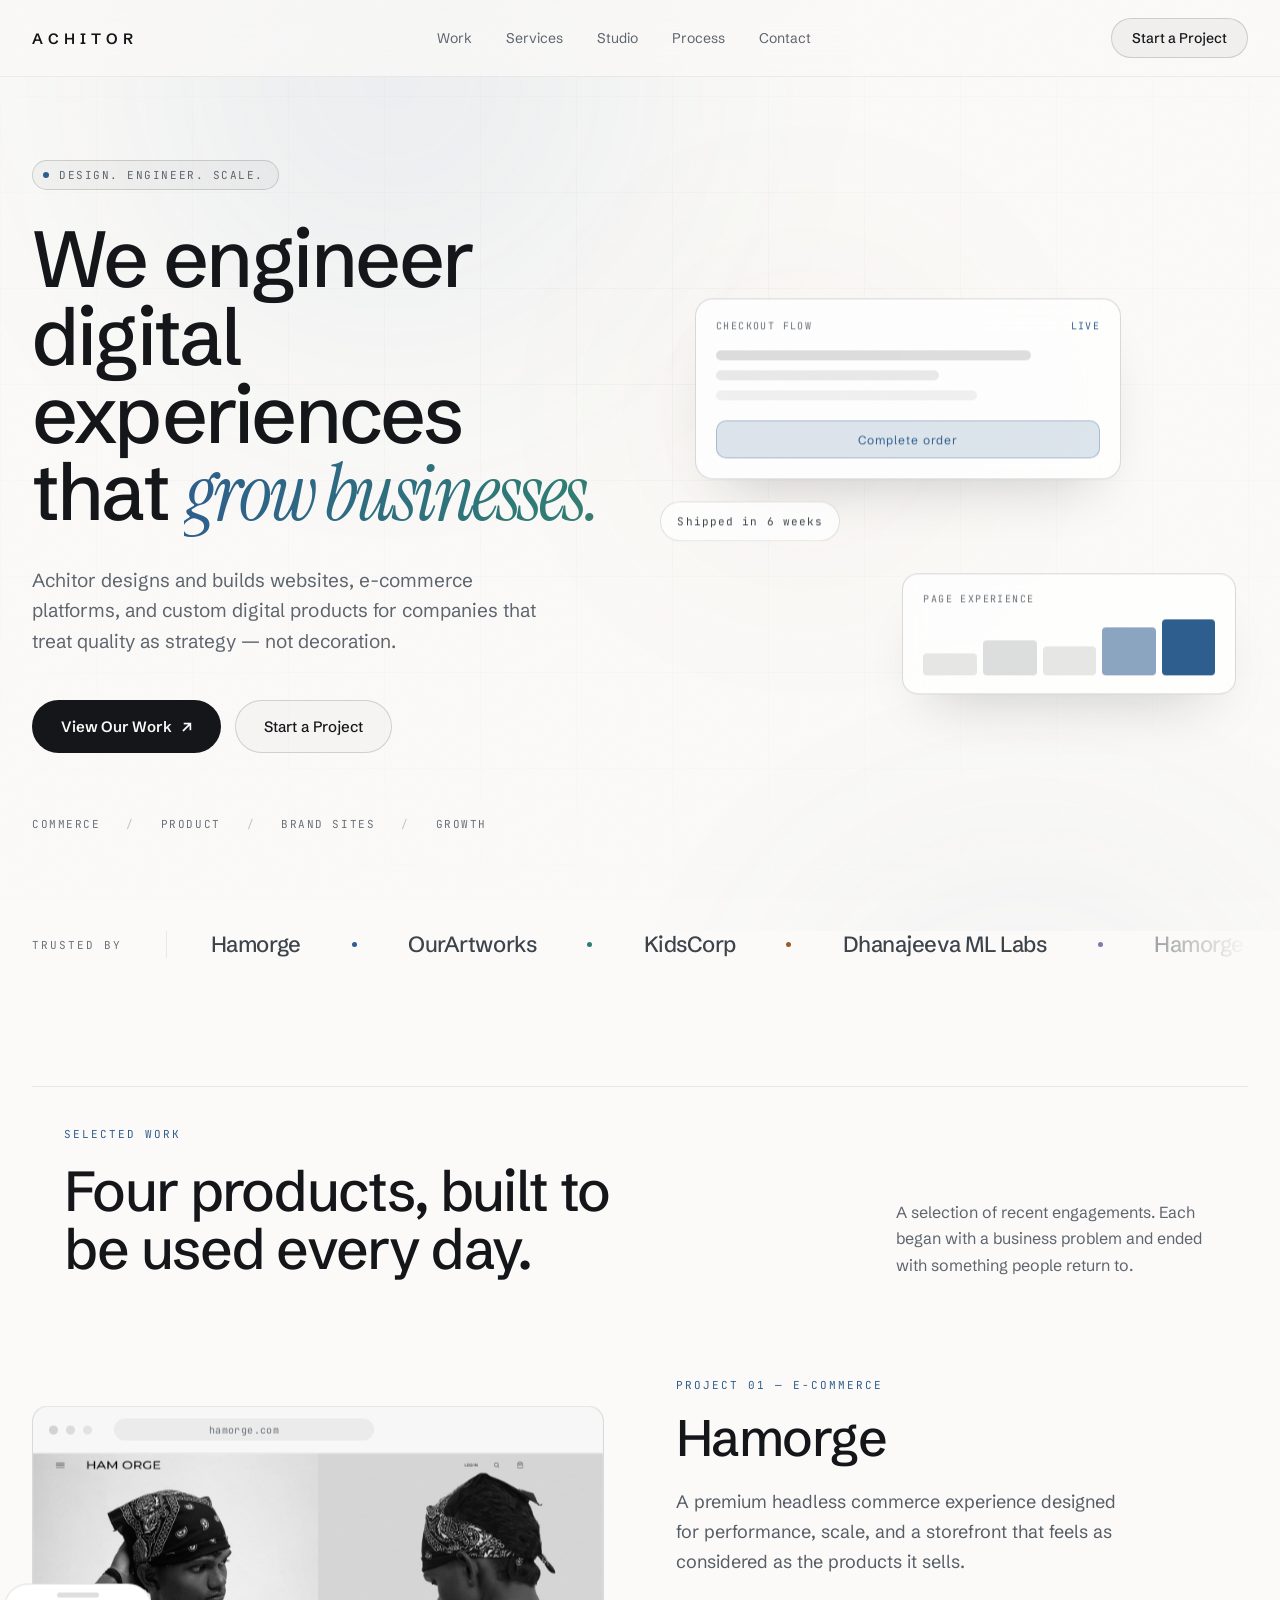
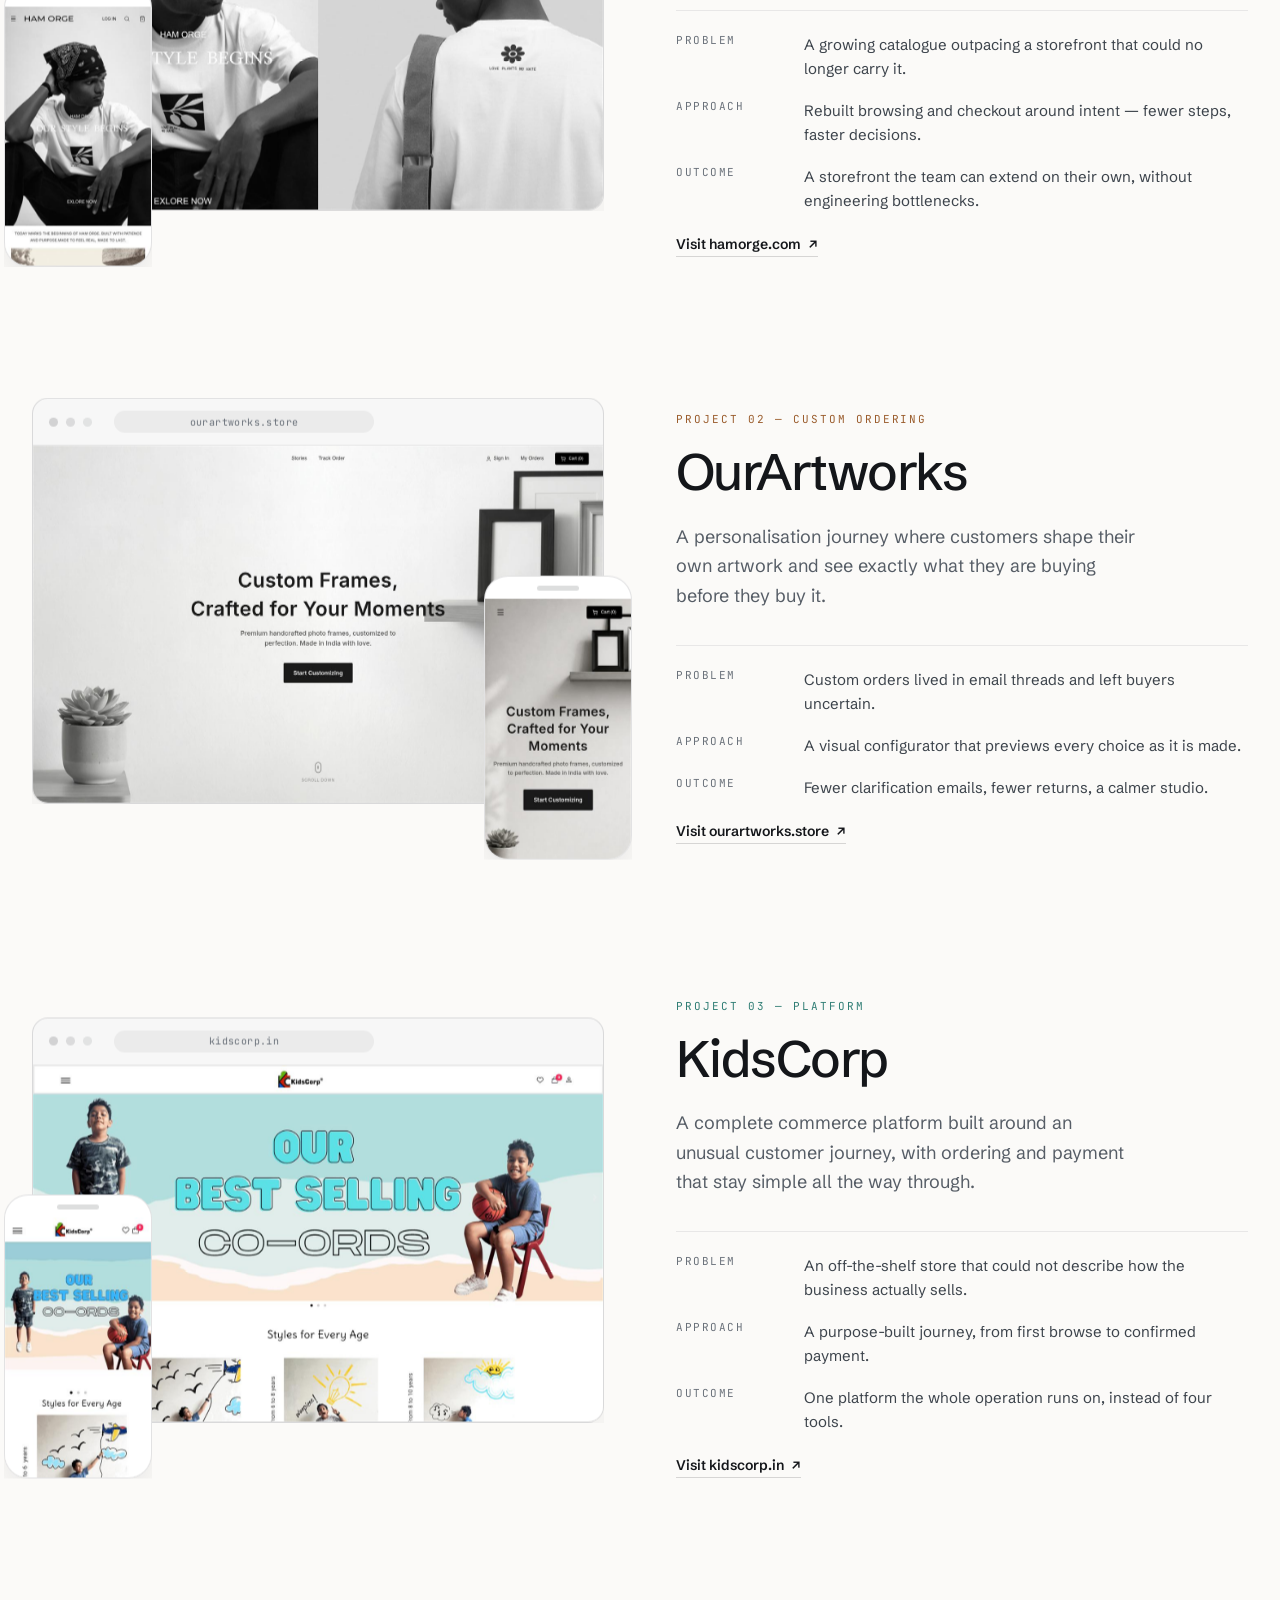
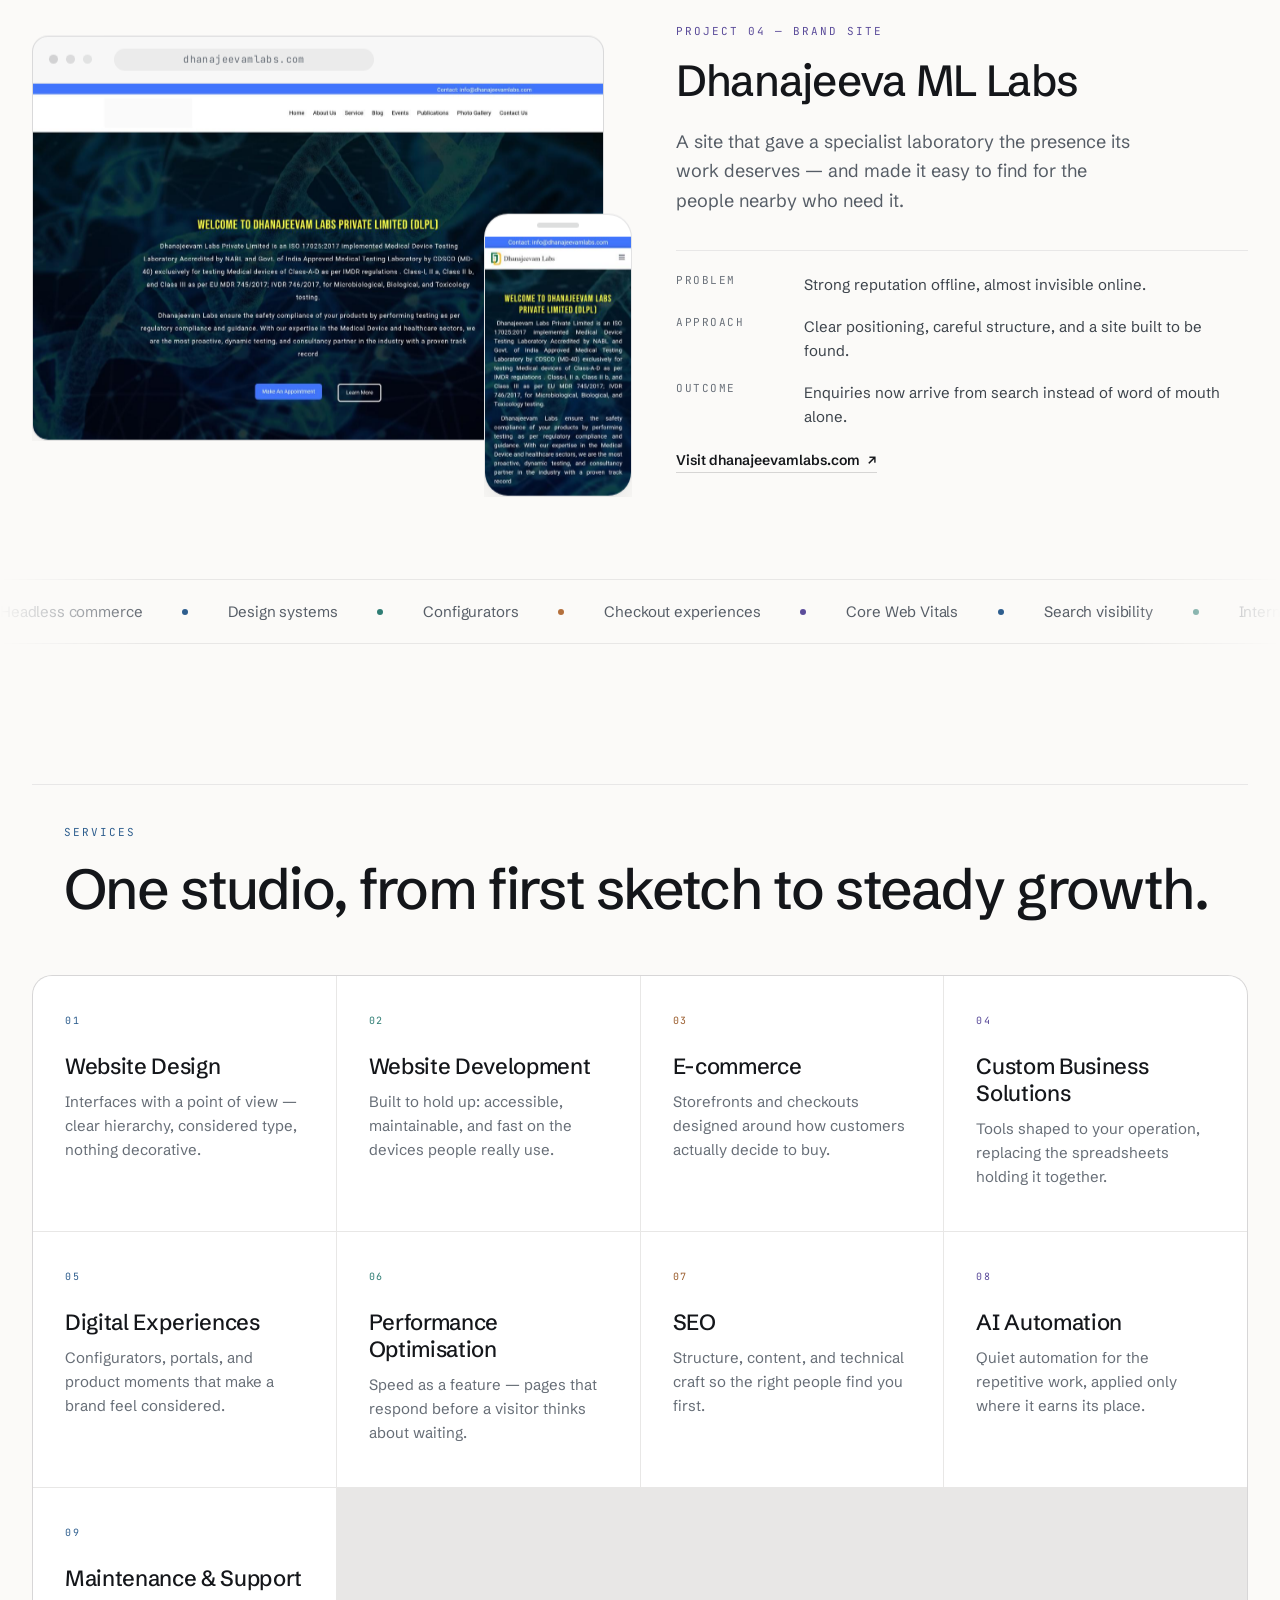
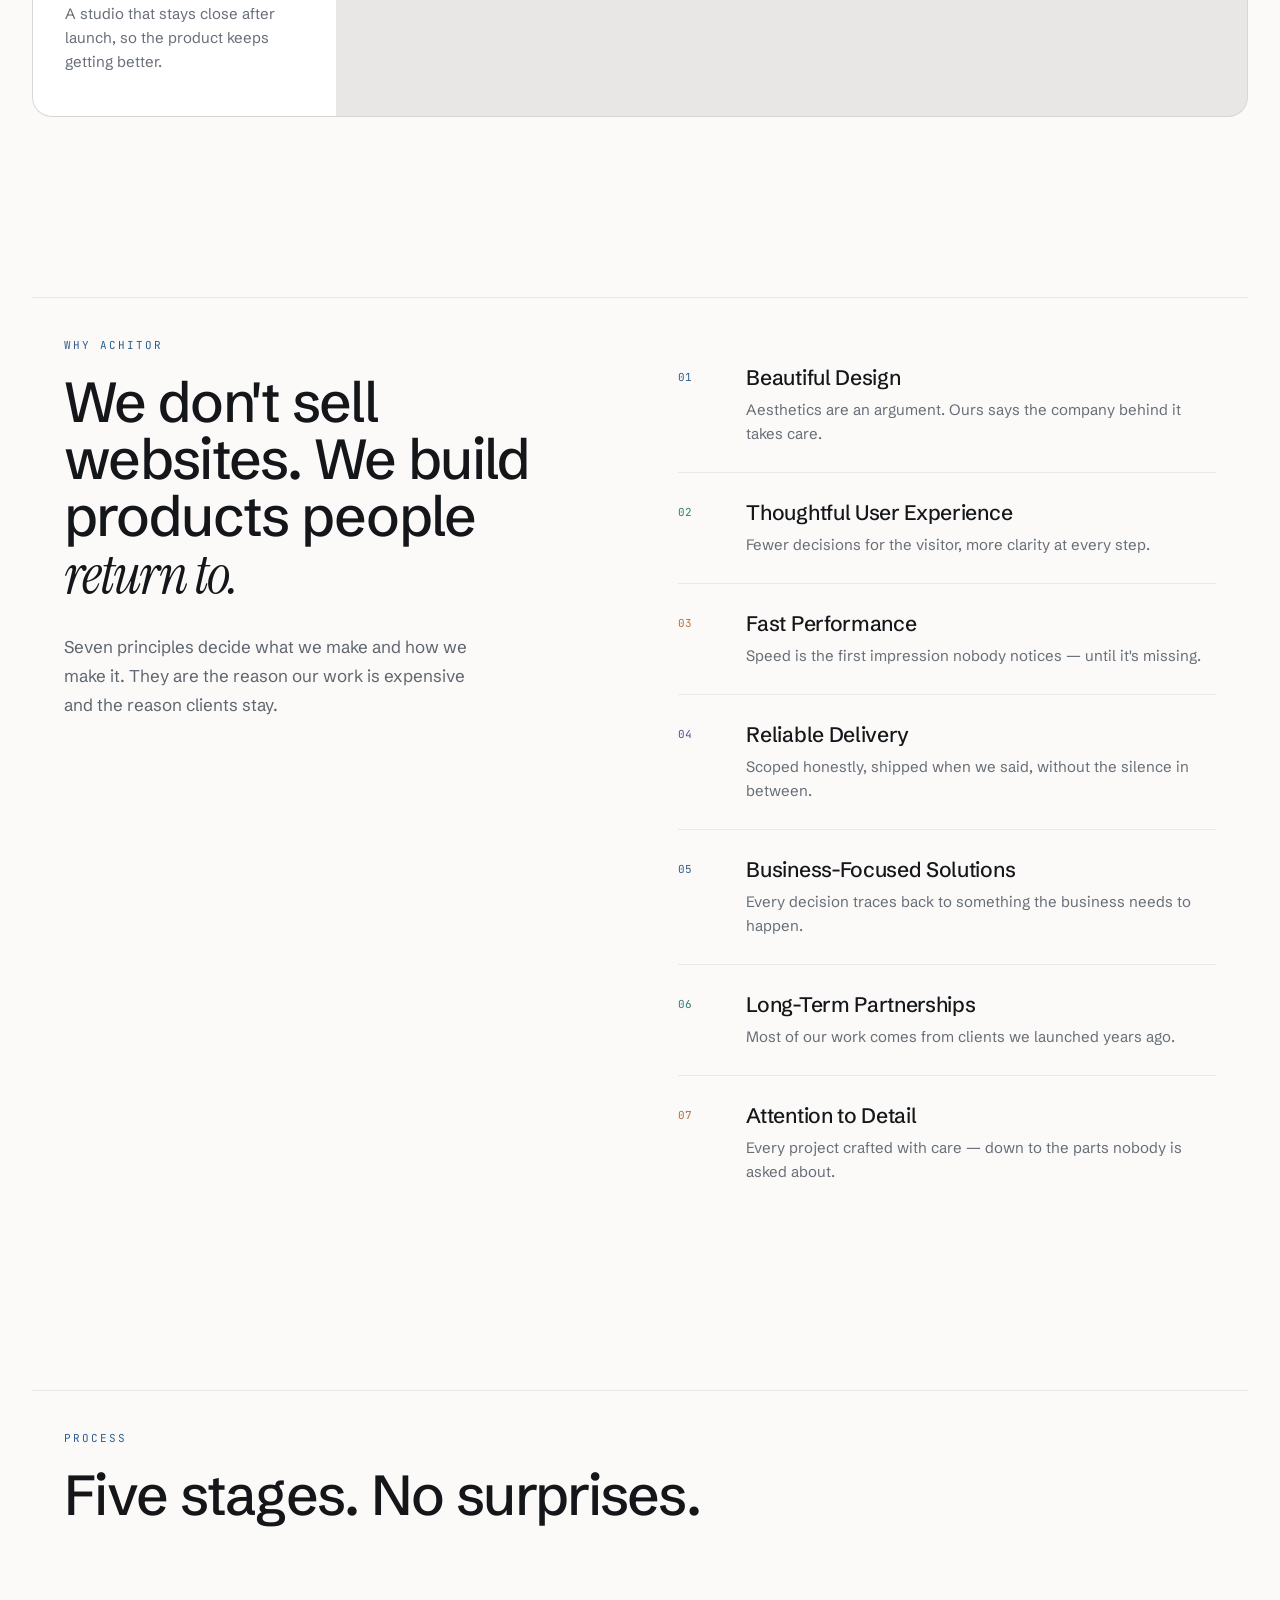
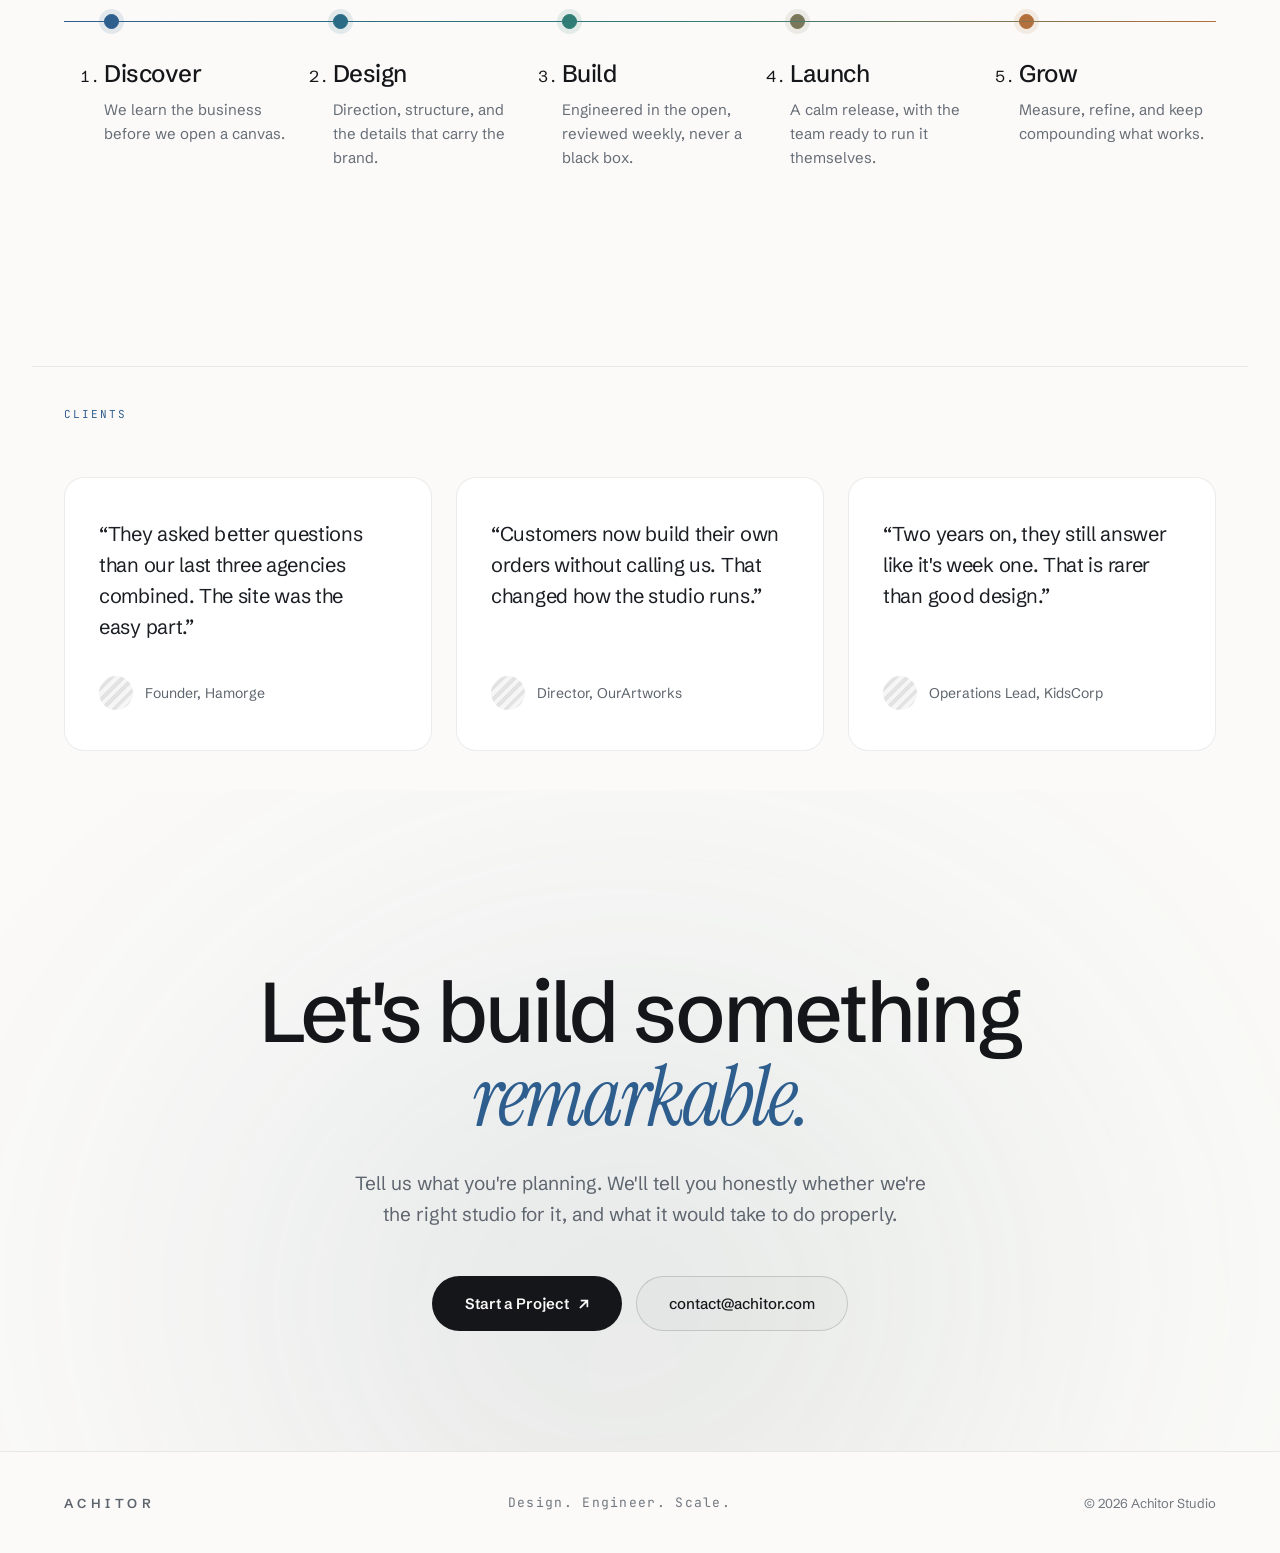
==== commit 5780bc2d: "Consistent portfolio layout, clickable mockups, cleaner mobile hero - All four case studies now foll" ====
--- a/index.html
+++ b/index.html
@@ -31,11 +31,11 @@
   <nav class="site-nav" aria-label="Primary">
     <a href="#top" class="logo">Achitor</a>
     <div class="nav-links">
-      <a href="#work">Work</a>
-      <a href="#services">Services</a>
-      <a href="#studio">Studio</a>
-      <a href="#process">Process</a>
-      <a href="contact.html">Contact</a>
+      <a href="#work"><span class="nav-links__index">01</span>Work</a>
+      <a href="#services"><span class="nav-links__index">02</span>Services</a>
+      <a href="#studio"><span class="nav-links__index">03</span>Studio</a>
+      <a href="#process"><span class="nav-links__index">04</span>Process</a>
+      <a href="contact.html"><span class="nav-links__index">05</span>Contact</a>
     </div>
     <a href="contact.html" class="nav-cta">Start a Project</a>
   </nav>
@@ -140,6 +140,24 @@
   <section class="projects-list" data-reveal>
 
     <article class="project">
+      <a class="project__media project__media--01" data-parallax data-media-reveal href="https://hamorge.com" target="_blank" rel="noopener noreferrer" aria-label="Visit hamorge.com — view live site">
+        <div class="browser-frame" data-tilt>
+          <div class="browser-frame__bar" aria-hidden="true">
+            <span class="browser-frame__dot"></span>
+            <span class="browser-frame__dot"></span>
+            <span class="browser-frame__dot"></span>
+            <div class="browser-frame__url">hamorge.com</div>
+          </div>
+          <div class="browser-frame__screen">
+            <img src="assets/images/hamorge-desktop.jpg" width="1400" height="875" loading="lazy" decoding="async" alt="Hamorge streetwear storefront homepage">
+          </div>
+        </div>
+        <div class="phone-frame phone-frame--left" aria-hidden="true">
+          <div class="phone-frame__notch"><span></span></div>
+          <div class="phone-frame__screen"><img src="assets/images/hamorge-mobile.jpg" width="340" height="736" loading="lazy" decoding="async" alt=""></div>
+        </div>
+        <span class="project__media-badge" aria-hidden="true">View live site ↗</span>
+      </a>
       <div>
         <div class="project__index project__index--01">PROJECT 01 — E-COMMERCE</div>
         <h3 class="project__title">Hamorge</h3>
@@ -151,27 +169,10 @@
         </dl>
         <a class="project__visit" href="https://hamorge.com" target="_blank" rel="noopener noreferrer">Visit hamorge.com <span aria-hidden="true">↗</span></a>
       </div>
-      <div class="project__media project__media--01" data-parallax data-media-reveal>
-        <div class="browser-frame" data-tilt>
-          <div class="browser-frame__bar" aria-hidden="true">
-            <span class="browser-frame__dot"></span>
-            <span class="browser-frame__dot"></span>
-            <span class="browser-frame__dot"></span>
-            <div class="browser-frame__url">hamorge.com</div>
-          </div>
-          <div class="browser-frame__screen">
-            <img src="assets/images/hamorge-desktop.jpg" width="1400" height="875" loading="lazy" decoding="async" alt="Hamorge streetwear storefront homepage">
-          </div>
-        </div>
-        <div class="phone-frame phone-frame--left" aria-hidden="true">
-          <div class="phone-frame__notch"><span></span></div>
-          <div class="phone-frame__screen"><img src="assets/images/hamorge-mobile.jpg" width="340" height="736" loading="lazy" decoding="async" alt=""></div>
-        </div>
-      </div>
     </article>
 
     <article class="project">
-      <div class="project__media project__media--02" data-parallax data-media-reveal>
+      <a class="project__media project__media--02" data-parallax data-media-reveal href="https://ourartworks.store" target="_blank" rel="noopener noreferrer" aria-label="Visit ourartworks.store — view live site">
         <div class="browser-frame" data-tilt>
           <div class="browser-frame__bar" aria-hidden="true">
             <span class="browser-frame__dot"></span>
@@ -187,7 +188,8 @@
           <div class="phone-frame__notch"><span></span></div>
           <div class="phone-frame__screen"><img src="assets/images/ourartworks-mobile.jpg" width="340" height="736" loading="lazy" decoding="async" alt=""></div>
         </div>
-      </div>
+        <span class="project__media-badge" aria-hidden="true">View live site ↗</span>
+      </a>
       <div>
         <div class="project__index project__index--02">PROJECT 02 — CUSTOM ORDERING</div>
         <h3 class="project__title">OurArtworks</h3>
@@ -202,6 +204,24 @@
     </article>
 
     <article class="project">
+      <a class="project__media project__media--03" data-parallax data-media-reveal href="https://kidscorp.in" target="_blank" rel="noopener noreferrer" aria-label="Visit kidscorp.in — view live site">
+        <div class="browser-frame" data-tilt>
+          <div class="browser-frame__bar" aria-hidden="true">
+            <span class="browser-frame__dot"></span>
+            <span class="browser-frame__dot"></span>
+            <span class="browser-frame__dot"></span>
+            <div class="browser-frame__url">kidscorp.in</div>
+          </div>
+          <div class="browser-frame__screen">
+            <img src="assets/images/kidscorp-desktop.jpg" width="1400" height="875" loading="lazy" decoding="async" alt="KidsCorp ordering platform homepage">
+          </div>
+        </div>
+        <div class="phone-frame phone-frame--left" aria-hidden="true">
+          <div class="phone-frame__notch"><span></span></div>
+          <div class="phone-frame__screen"><img src="assets/images/kidscorp-mobile.jpg" width="340" height="736" loading="lazy" decoding="async" alt=""></div>
+        </div>
+        <span class="project__media-badge" aria-hidden="true">View live site ↗</span>
+      </a>
       <div>
         <div class="project__index project__index--03">PROJECT 03 — PLATFORM</div>
         <h3 class="project__title">KidsCorp</h3>
@@ -213,27 +233,10 @@
         </dl>
         <a class="project__visit" href="https://kidscorp.in" target="_blank" rel="noopener noreferrer">Visit kidscorp.in <span aria-hidden="true">↗</span></a>
       </div>
-      <div class="project__media project__media--03" data-parallax data-media-reveal>
-        <div class="browser-frame" data-tilt>
-          <div class="browser-frame__bar" aria-hidden="true">
-            <span class="browser-frame__dot"></span>
-            <span class="browser-frame__dot"></span>
-            <span class="browser-frame__dot"></span>
-            <div class="browser-frame__url">kidscorp.in</div>
-          </div>
-          <div class="browser-frame__screen">
-            <img src="assets/images/kidscorp-desktop.jpg" width="1400" height="875" loading="lazy" decoding="async" alt="KidsCorp ordering platform homepage">
-          </div>
-        </div>
-        <div class="phone-frame phone-frame--left" aria-hidden="true">
-          <div class="phone-frame__notch"><span></span></div>
-          <div class="phone-frame__screen"><img src="assets/images/kidscorp-mobile.jpg" width="340" height="736" loading="lazy" decoding="async" alt=""></div>
-        </div>
-      </div>
     </article>
 
     <article class="project">
-      <div class="project__media project__media--04" data-parallax data-media-reveal>
+      <a class="project__media project__media--04" data-parallax data-media-reveal href="https://dhanajeevamlabs.com" target="_blank" rel="noopener noreferrer" aria-label="Visit dhanajeevamlabs.com — view live site">
         <div class="browser-frame" data-tilt>
           <div class="browser-frame__bar" aria-hidden="true">
             <span class="browser-frame__dot"></span>
@@ -249,7 +252,8 @@
           <div class="phone-frame__notch"><span></span></div>
           <div class="phone-frame__screen"><img src="assets/images/dhanajeeva-mobile.jpg" width="340" height="736" loading="lazy" decoding="async" alt=""></div>
         </div>
-      </div>
+        <span class="project__media-badge" aria-hidden="true">View live site ↗</span>
+      </a>
       <div>
         <div class="project__index project__index--04">PROJECT 04 — BRAND SITE</div>
         <h3 class="project__title project__title--long">Dhanajeeva ML Labs</h3>
--- a/style.css
+++ b/style.css
@@ -382,6 +382,54 @@
   color: var(--ink);
 }
 
+.nav-links__index {
+  display: none;
+}
+
+@media (max-width: 880px) {
+  .nav-links {
+    flex: 1 1 auto;
+    flex-wrap: nowrap;
+    justify-content: flex-start;
+    gap: clamp(18px, 5vw, 28px);
+    overflow-x: auto;
+    overscroll-behavior-x: contain;
+    scroll-snap-type: x proximity;
+    -webkit-overflow-scrolling: touch;
+    scrollbar-width: none;
+    padding-block: 4px;
+    -webkit-mask-image: linear-gradient(90deg, transparent, #000 20px, #000 calc(100% - 28px), transparent);
+    mask-image: linear-gradient(90deg, transparent, #000 20px, #000 calc(100% - 28px), transparent);
+  }
+
+  .nav-links::-webkit-scrollbar {
+    display: none;
+  }
+
+  .nav-links a {
+    display: inline-flex;
+    align-items: baseline;
+    gap: 6px;
+    flex-shrink: 0;
+    scroll-snap-align: start;
+    white-space: nowrap;
+  }
+
+  .nav-links__index {
+    display: inline-block;
+    font-family: var(--font-mono);
+    font-size: 10px;
+    letter-spacing: 0.08em;
+    color: var(--accent);
+  }
+}
+
+@media (max-width: 480px) {
+  .nav-cta {
+    display: none;
+  }
+}
+
 .progress-track {
   position: fixed;
   top: 0;
@@ -556,6 +604,26 @@
   position: relative;
   height: clamp(360px, 46vw, 460px);
   min-width: 0;
+}
+
+/* The floating checkout/metrics mockup only earns its space with room either
+   side of the copy; below that it just stacks awkwardly under the text. */
+@media (max-width: 900px) {
+  .hero-visual {
+    display: none;
+  }
+
+  .hero-orb--a {
+    opacity: 0.62;
+  }
+
+  .hero-orb--b {
+    opacity: 0.6;
+  }
+
+  .hero-orb--c {
+    opacity: 0.5;
+  }
 }
 
 .hero-card {
@@ -839,12 +907,35 @@
 }
 
 .project__media {
+  display: block;
   position: relative;
   padding-bottom: 56px;
   perspective: 1400px;
 }
 
-.project__media--reverse .browser-frame { margin-left: auto; }
+.project__media-badge {
+  position: absolute;
+  top: calc(50% - 28px);
+  left: 50%;
+  z-index: 5;
+  transform: translate(-50%, -50%) translateY(8px);
+  padding: 12px 22px;
+  border-radius: var(--radius-pill);
+  background: rgba(var(--ink-rgb), 0.88);
+  color: var(--bg);
+  font-size: 14px;
+  font-weight: 600;
+  white-space: nowrap;
+  opacity: 0;
+  pointer-events: none;
+  transition: opacity .35s ease, transform .35s var(--ease-out-quick);
+}
+
+.project__media:hover .project__media-badge,
+.project__media:focus-visible .project__media-badge {
+  opacity: 1;
+  transform: translate(-50%, -50%) translateY(0);
+}
 
 .browser-frame {
   position: relative;
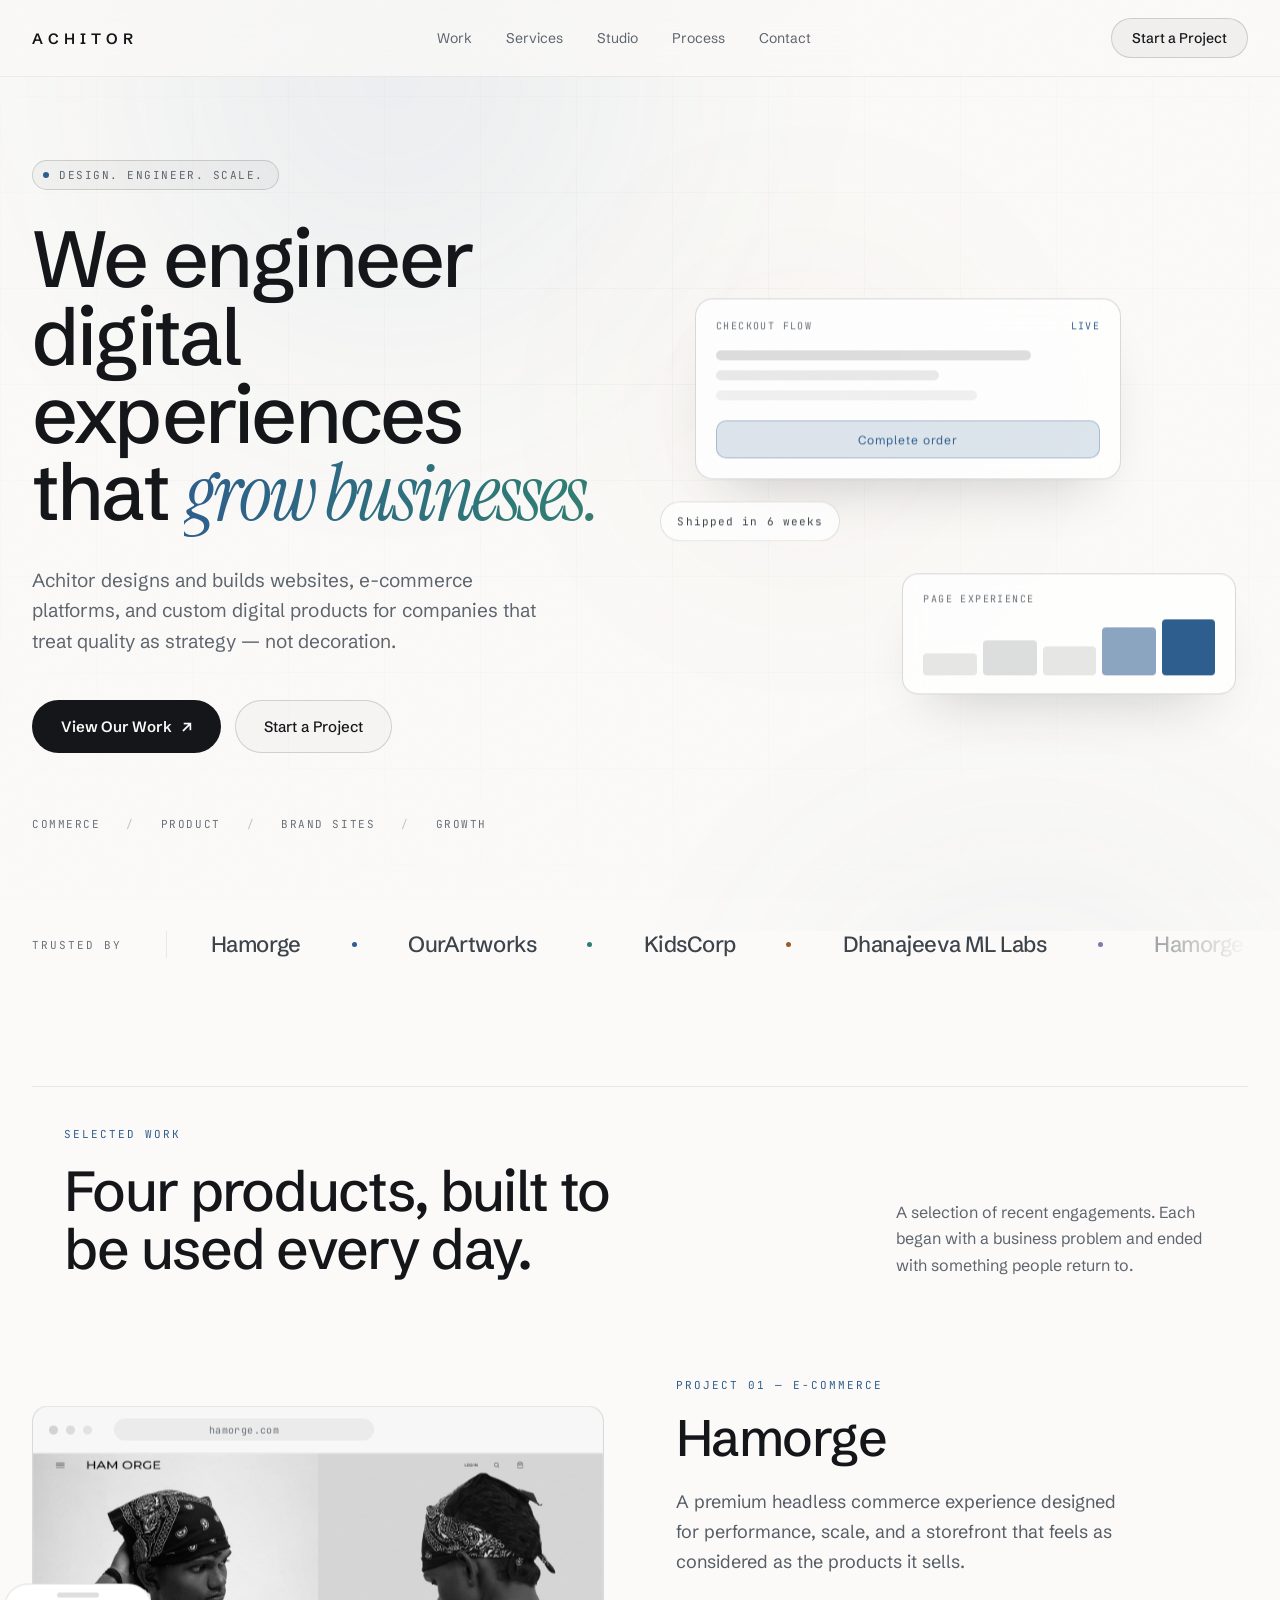
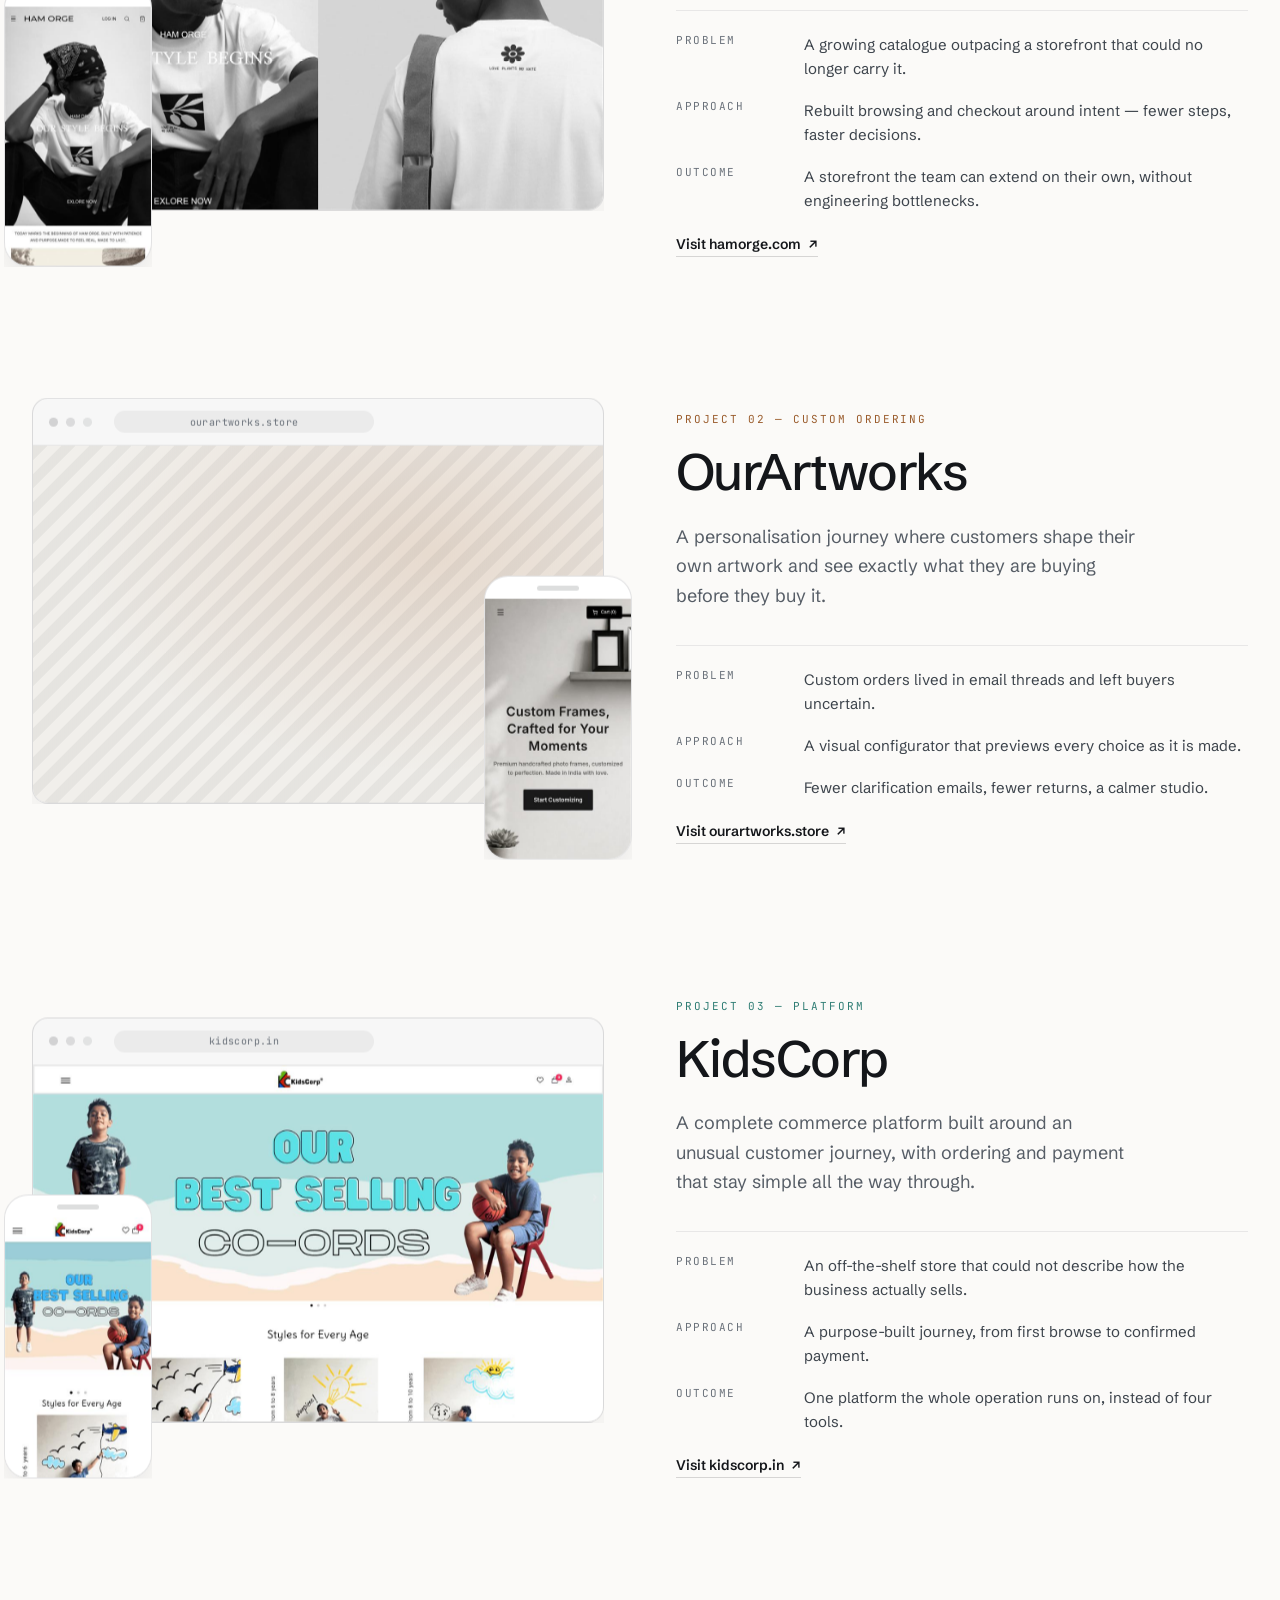
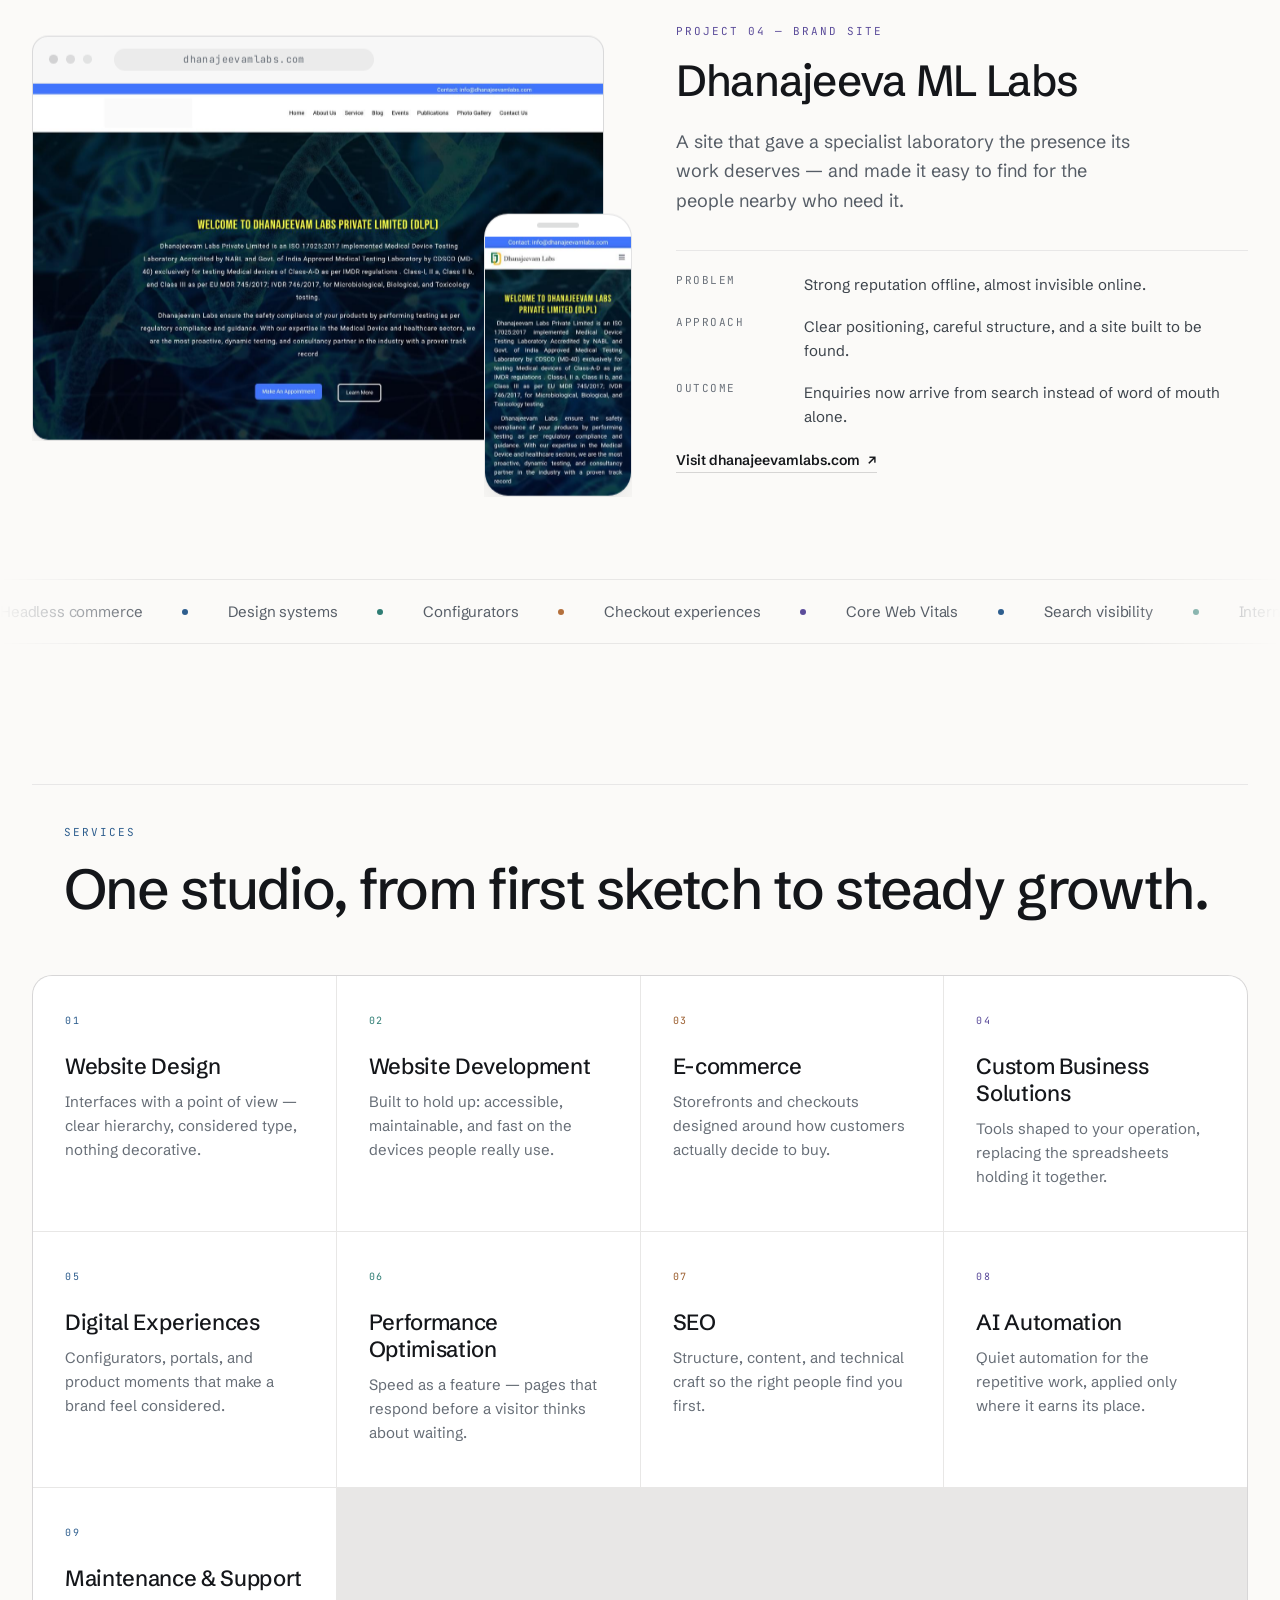
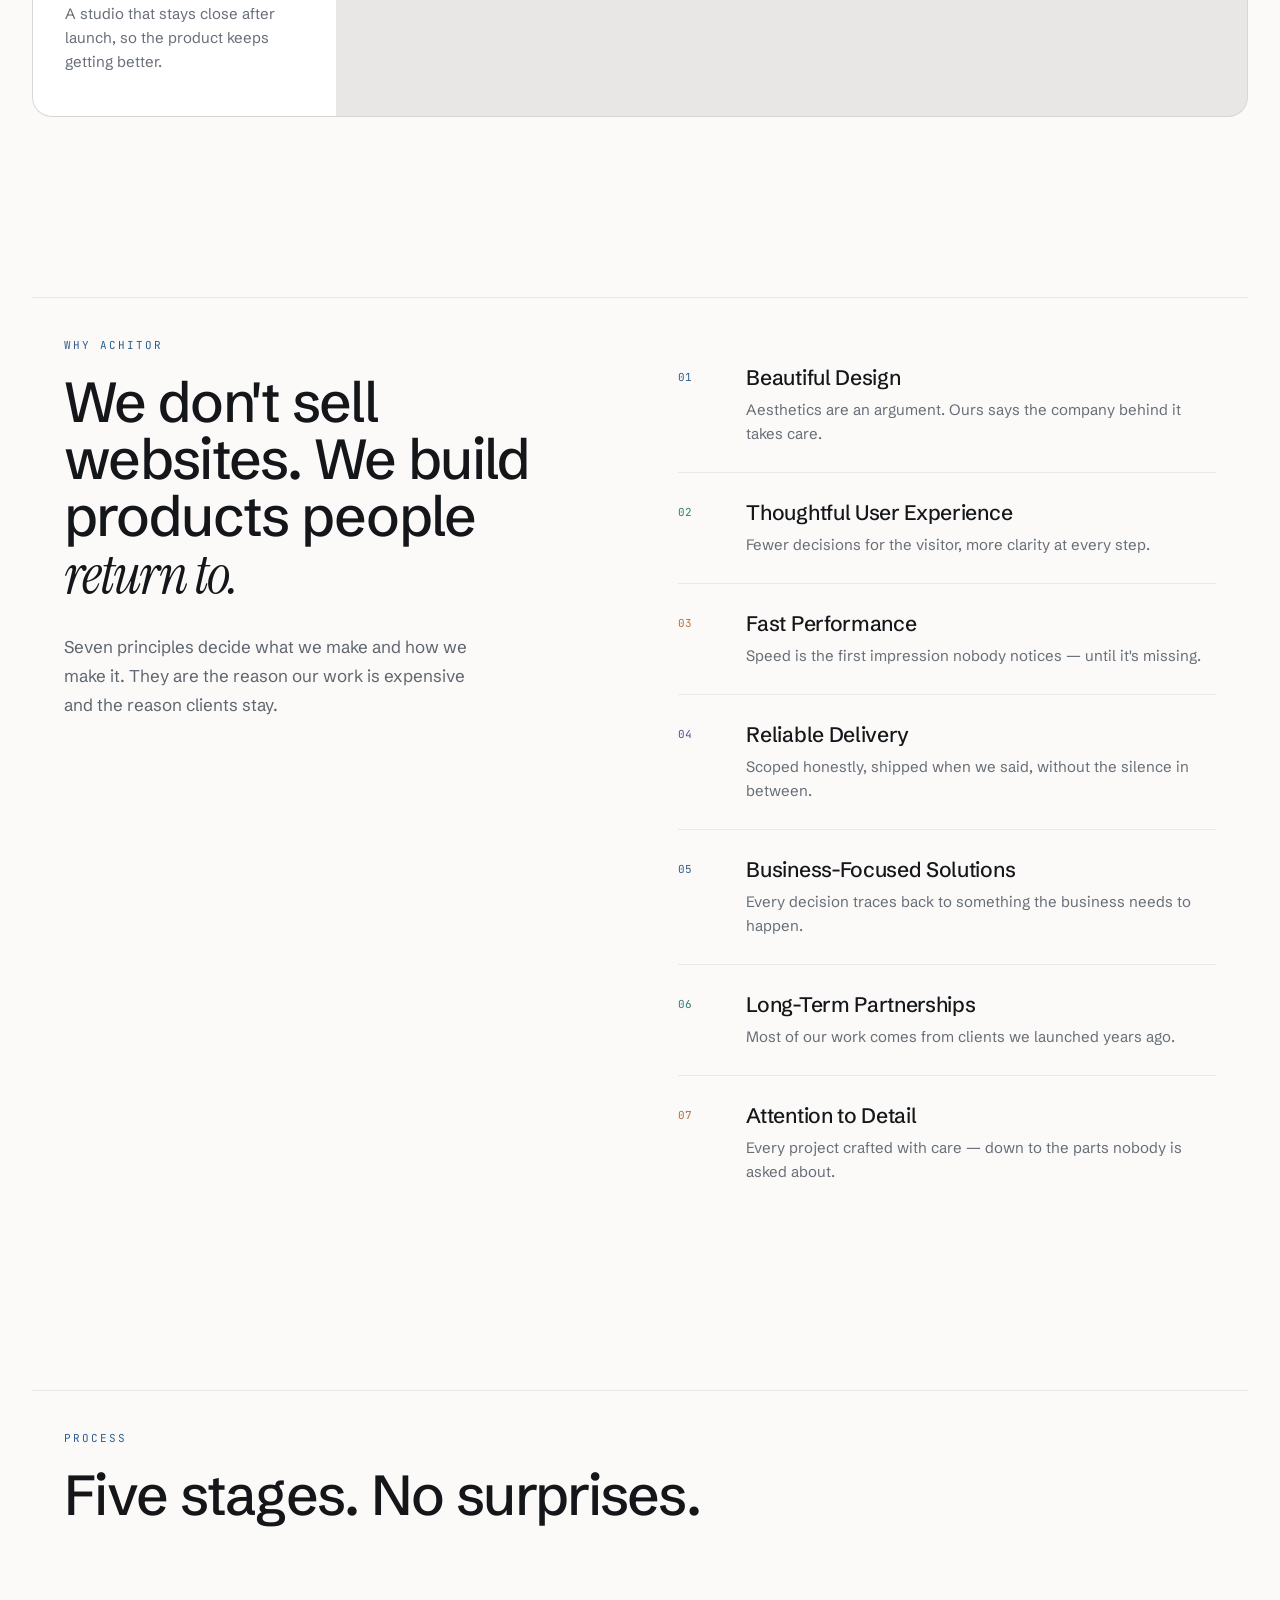
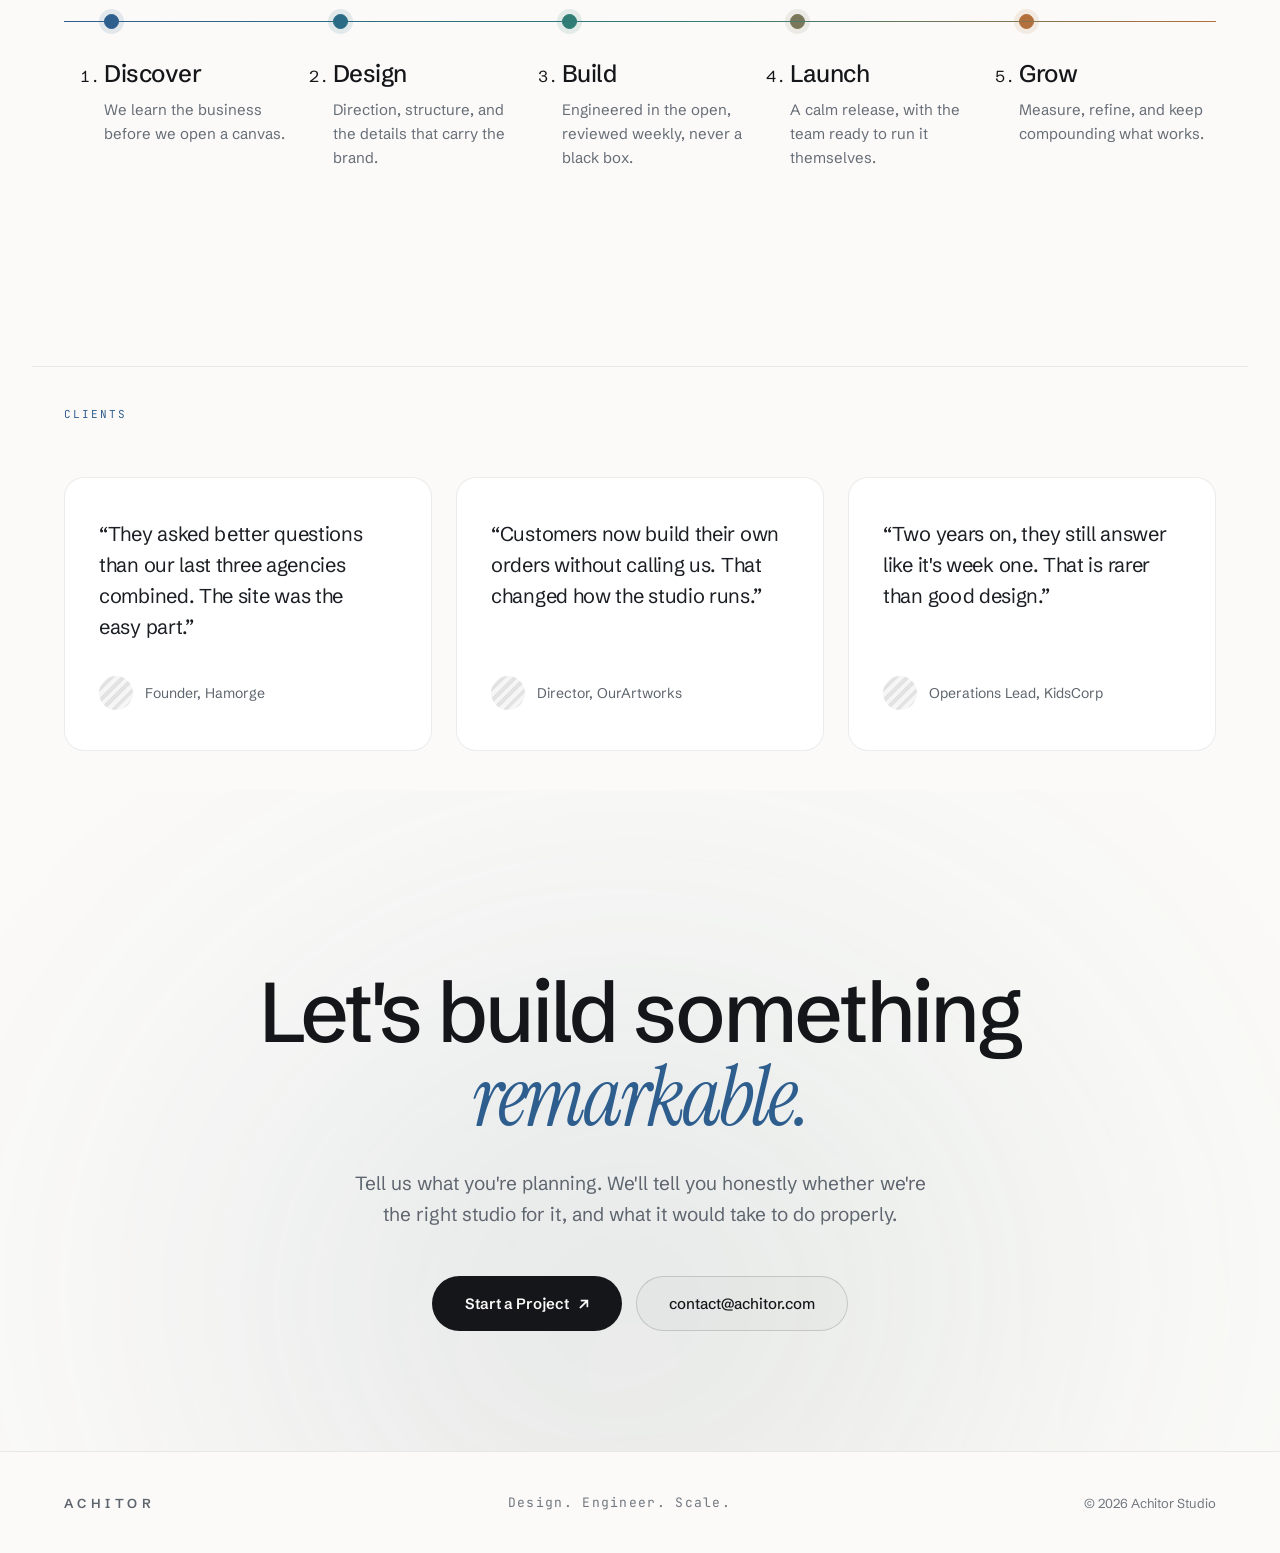
==== commit 2957dbb6: "Add floating accent shapes behind hero copy on mobile Since the desktop checkout/metrics mockup is h" ====
--- a/index.html
+++ b/index.html
@@ -52,6 +52,15 @@
       <div class="hero-orb hero-orb--c"></div>
     </div>
     <div class="hero-grid" aria-hidden="true"></div>
+    <div class="hero-floaters" aria-hidden="true">
+      <span class="hero-floaters__item hero-floaters__item--1"></span>
+      <span class="hero-floaters__item hero-floaters__item--2"></span>
+      <span class="hero-floaters__item hero-floaters__item--3"></span>
+      <span class="hero-floaters__item hero-floaters__item--4"></span>
+      <span class="hero-floaters__item hero-floaters__item--5"></span>
+      <span class="hero-floaters__item hero-floaters__item--6"></span>
+      <span class="hero-floaters__item hero-floaters__item--7"></span>
+    </div>
 
     <div class="hero-inner">
       <div>
--- a/style.css
+++ b/style.css
@@ -364,6 +364,10 @@
   color: var(--ink);
 }
 
+.nav-links a.is-current {
+  color: var(--accent);
+}
+
 .nav-cta {
   font-size: 14px;
   font-weight: 500;
@@ -524,6 +528,96 @@
   background-size: 96px 96px;
   mask-image: radial-gradient(ellipse 80% 60% at 50% 40%, #000, transparent 100%);
   -webkit-mask-image: radial-gradient(ellipse 80% 60% at 50% 40%, #000, transparent 100%);
+}
+
+/* Small scattered accents that stand in for the hidden desktop mockup on
+   mobile — kept subtle and out from under the headline/body copy. */
+.hero-floaters {
+  display: none;
+  position: absolute;
+  inset: 0;
+  pointer-events: none;
+  overflow: hidden;
+}
+
+@media (max-width: 900px) {
+  .hero-floaters {
+    display: block;
+  }
+}
+
+.hero-floaters__item {
+  position: absolute;
+  border-radius: 50%;
+}
+
+.hero-floaters__item--1 {
+  top: 10%;
+  left: 6%;
+  width: 13px;
+  height: 13px;
+  background: rgba(var(--accent-rgb), 0.32);
+  animation: floatDrift1 8s ease-in-out infinite;
+}
+
+.hero-floaters__item--2 {
+  top: 20%;
+  right: 9%;
+  width: 8px;
+  height: 8px;
+  background: rgba(var(--accent-teal-rgb), 0.4);
+  animation: floatY2 7s ease-in-out infinite;
+  animation-delay: 0.4s;
+}
+
+.hero-floaters__item--3 {
+  top: 4%;
+  right: 26%;
+  width: 22px;
+  height: 22px;
+  border: 1.5px solid rgba(var(--accent-orange-rgb), 0.35);
+  animation: floatDrift2 11s ease-in-out infinite;
+  animation-delay: 1.2s;
+}
+
+.hero-floaters__item--4 {
+  top: 46%;
+  left: 3%;
+  width: 7px;
+  height: 7px;
+  background: rgba(var(--accent-purple-rgb), 0.42);
+  animation: floatY 9s ease-in-out infinite;
+  animation-delay: 0.7s;
+}
+
+.hero-floaters__item--5 {
+  top: 58%;
+  right: 5%;
+  width: 16px;
+  height: 16px;
+  border: 1.5px solid rgba(var(--accent-rgb), 0.28);
+  animation: floatDrift1 10.5s ease-in-out infinite;
+  animation-delay: 2s;
+}
+
+.hero-floaters__item--6 {
+  top: 74%;
+  left: 16%;
+  width: 6px;
+  height: 6px;
+  background: rgba(var(--accent-teal-rgb), 0.38);
+  animation: floatY2 6.5s ease-in-out infinite;
+  animation-delay: 0.2s;
+}
+
+.hero-floaters__item--7 {
+  top: 84%;
+  right: 22%;
+  width: 10px;
+  height: 10px;
+  background: rgba(var(--accent-orange-rgb), 0.3);
+  animation: floatDrift2 8.5s ease-in-out infinite;
+  animation-delay: 1.6s;
 }
 
 .hero-inner {
@@ -1665,6 +1759,18 @@
 @keyframes floatY2 {
   0%, 100% { transform: translateY(0); }
   50% { transform: translateY(12px); }
+}
+
+@keyframes floatDrift1 {
+  0%, 100% { transform: translate(0, 0); }
+  33% { transform: translate(8px, -14px); }
+  66% { transform: translate(-6px, 8px); }
+}
+
+@keyframes floatDrift2 {
+  0%, 100% { transform: translate(0, 0); }
+  40% { transform: translate(-10px, -10px); }
+  75% { transform: translate(7px, 6px); }
 }
 
 @keyframes blink {
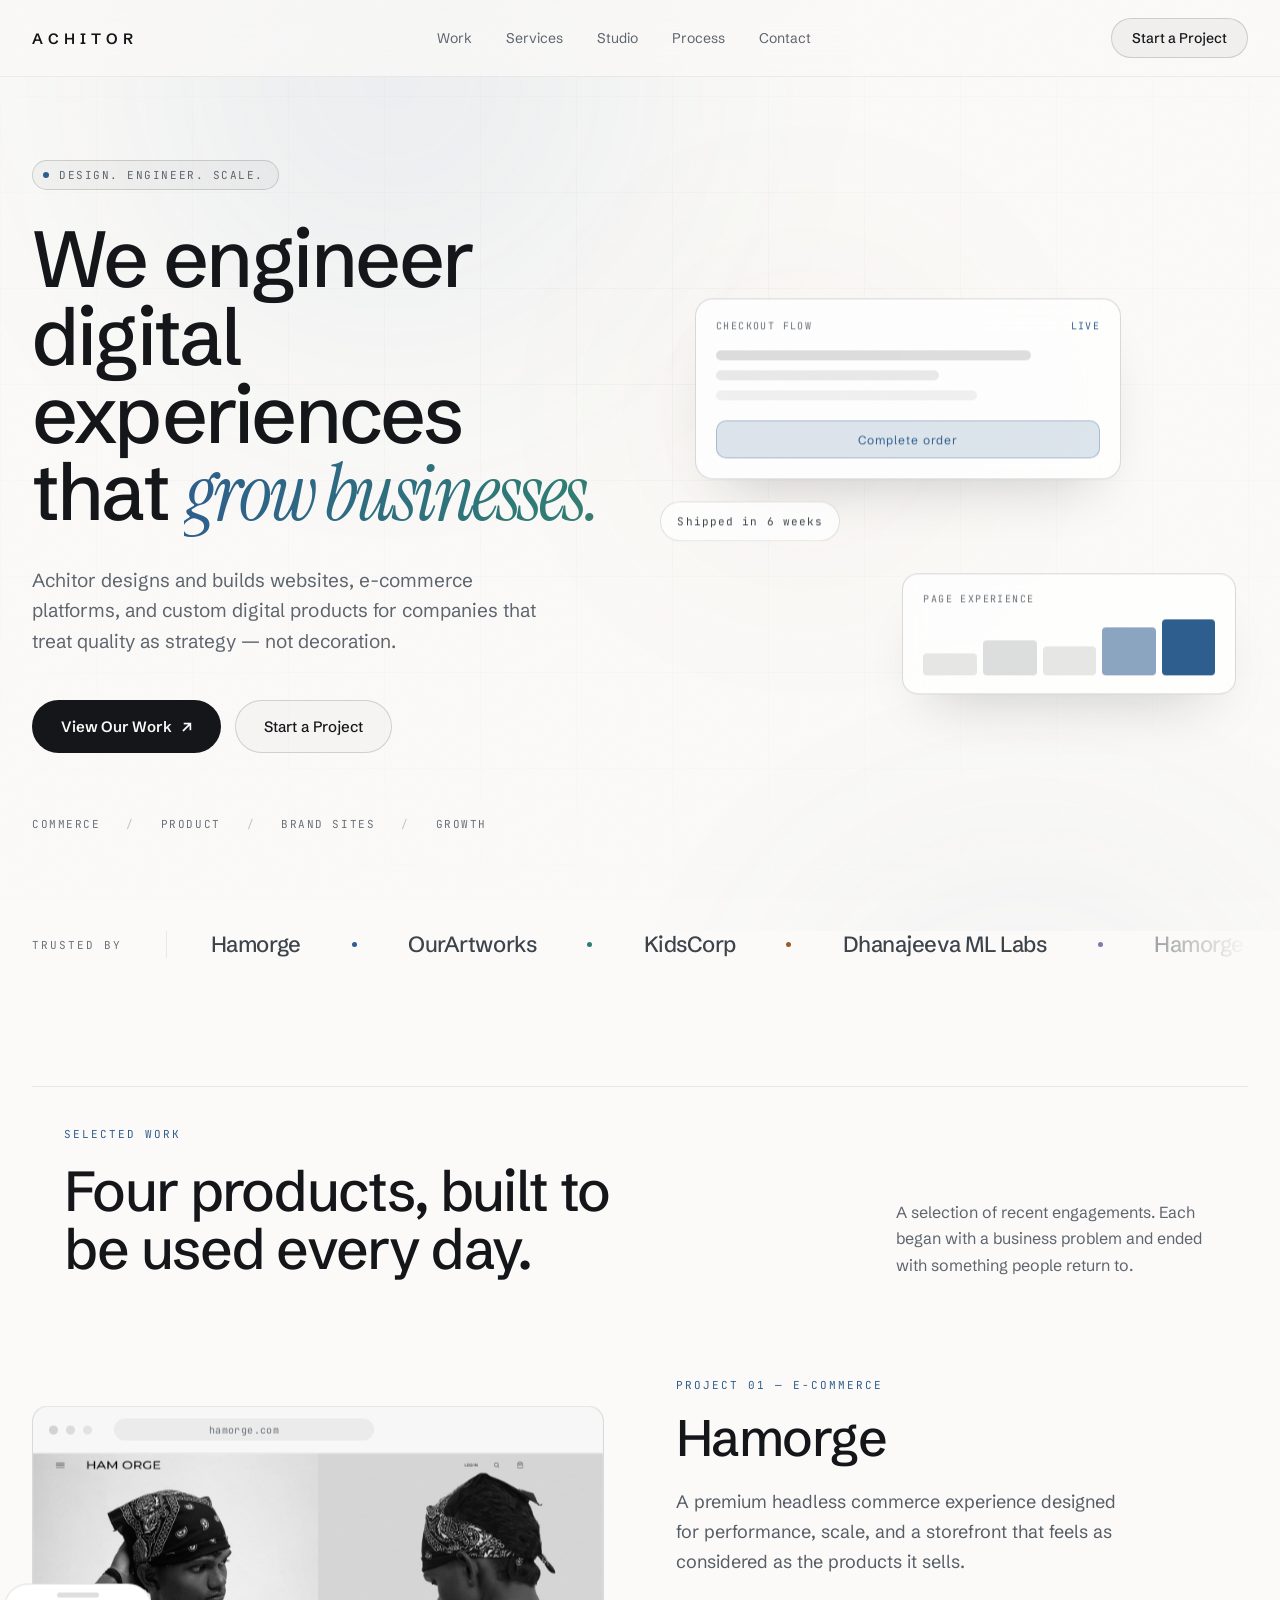
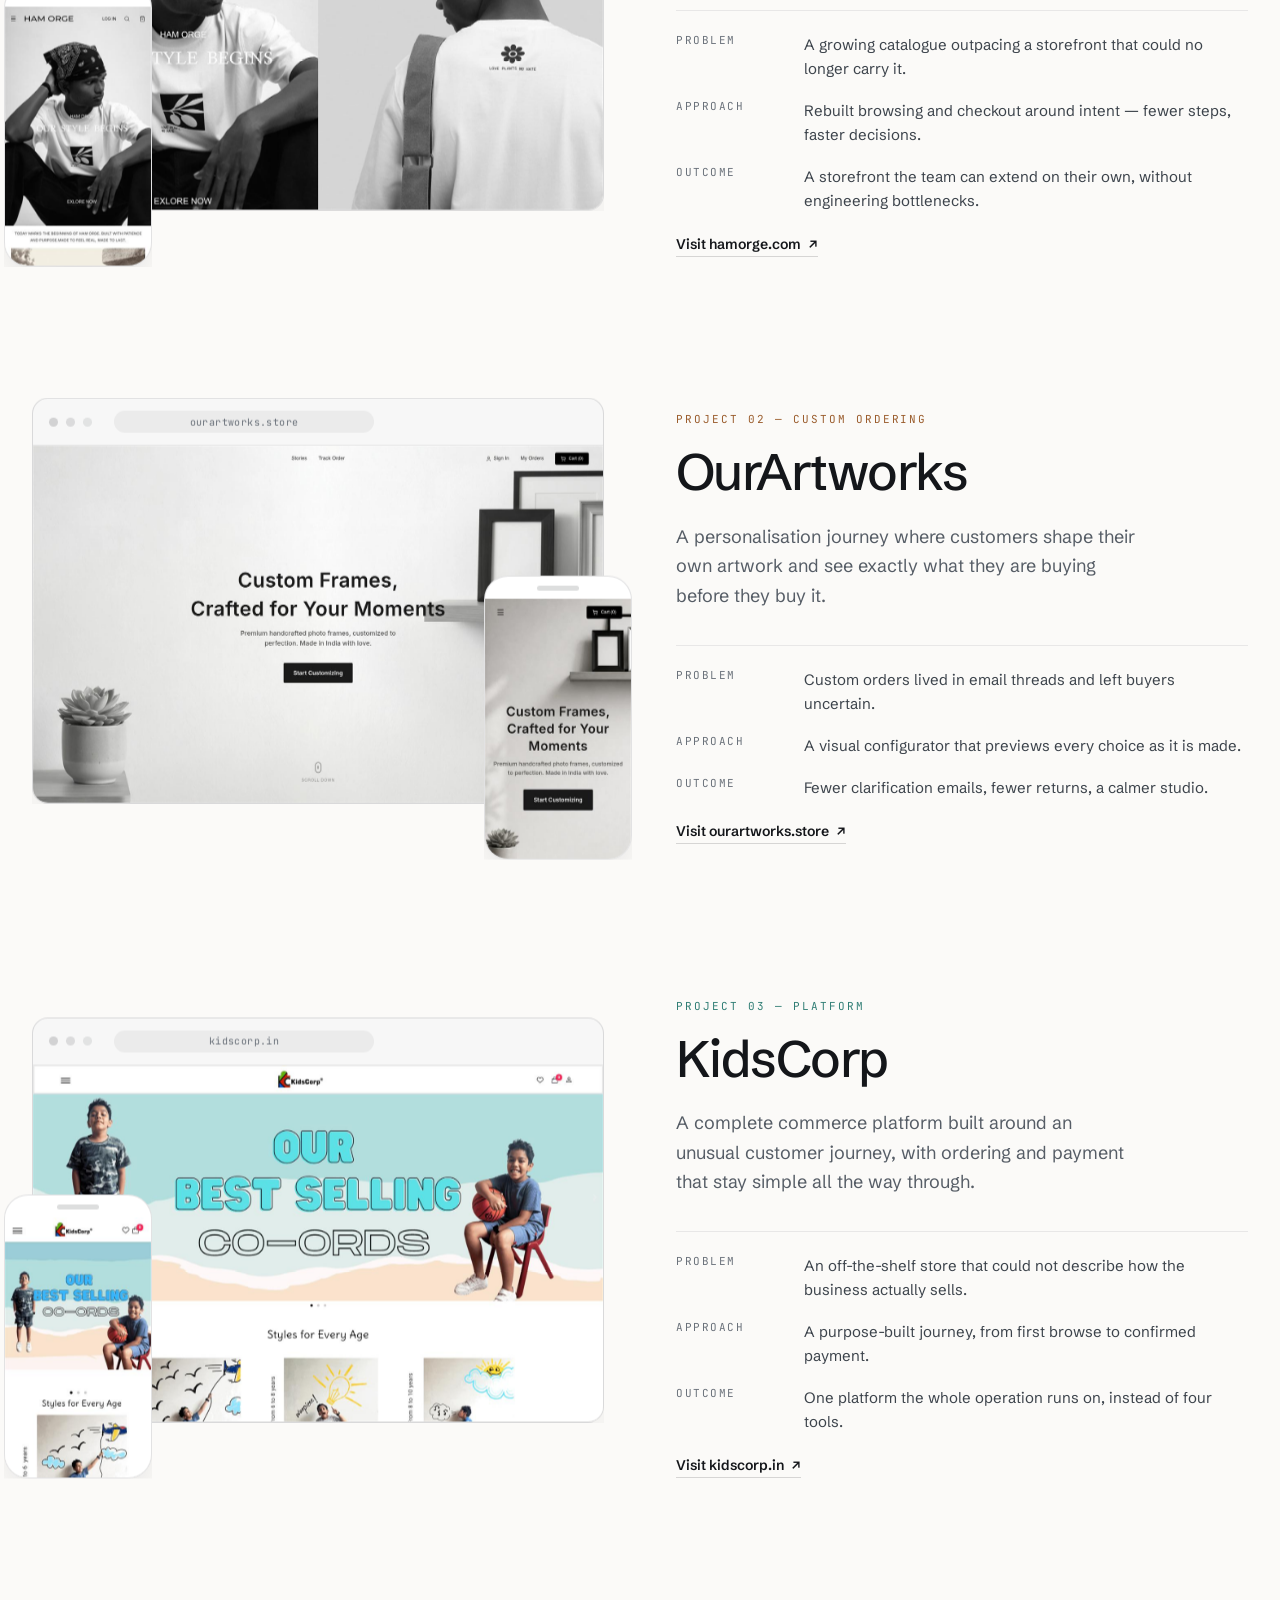
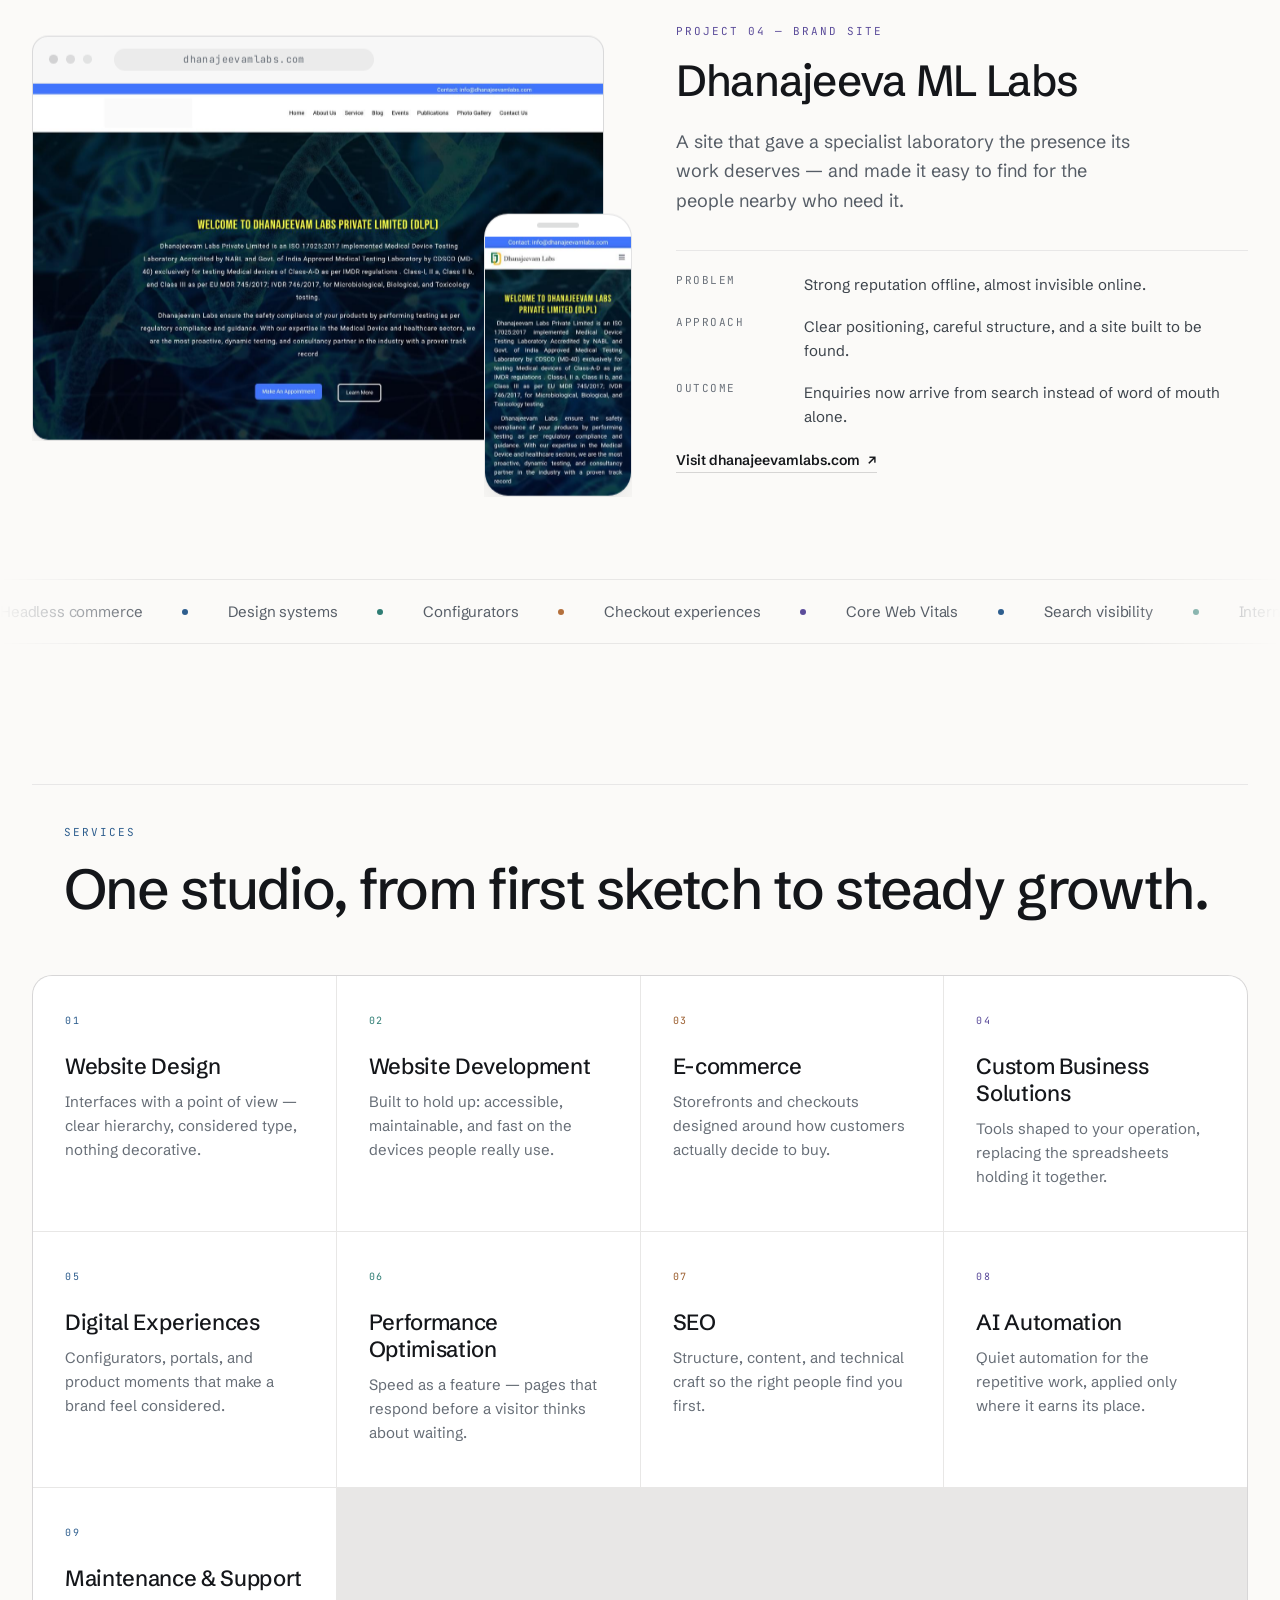
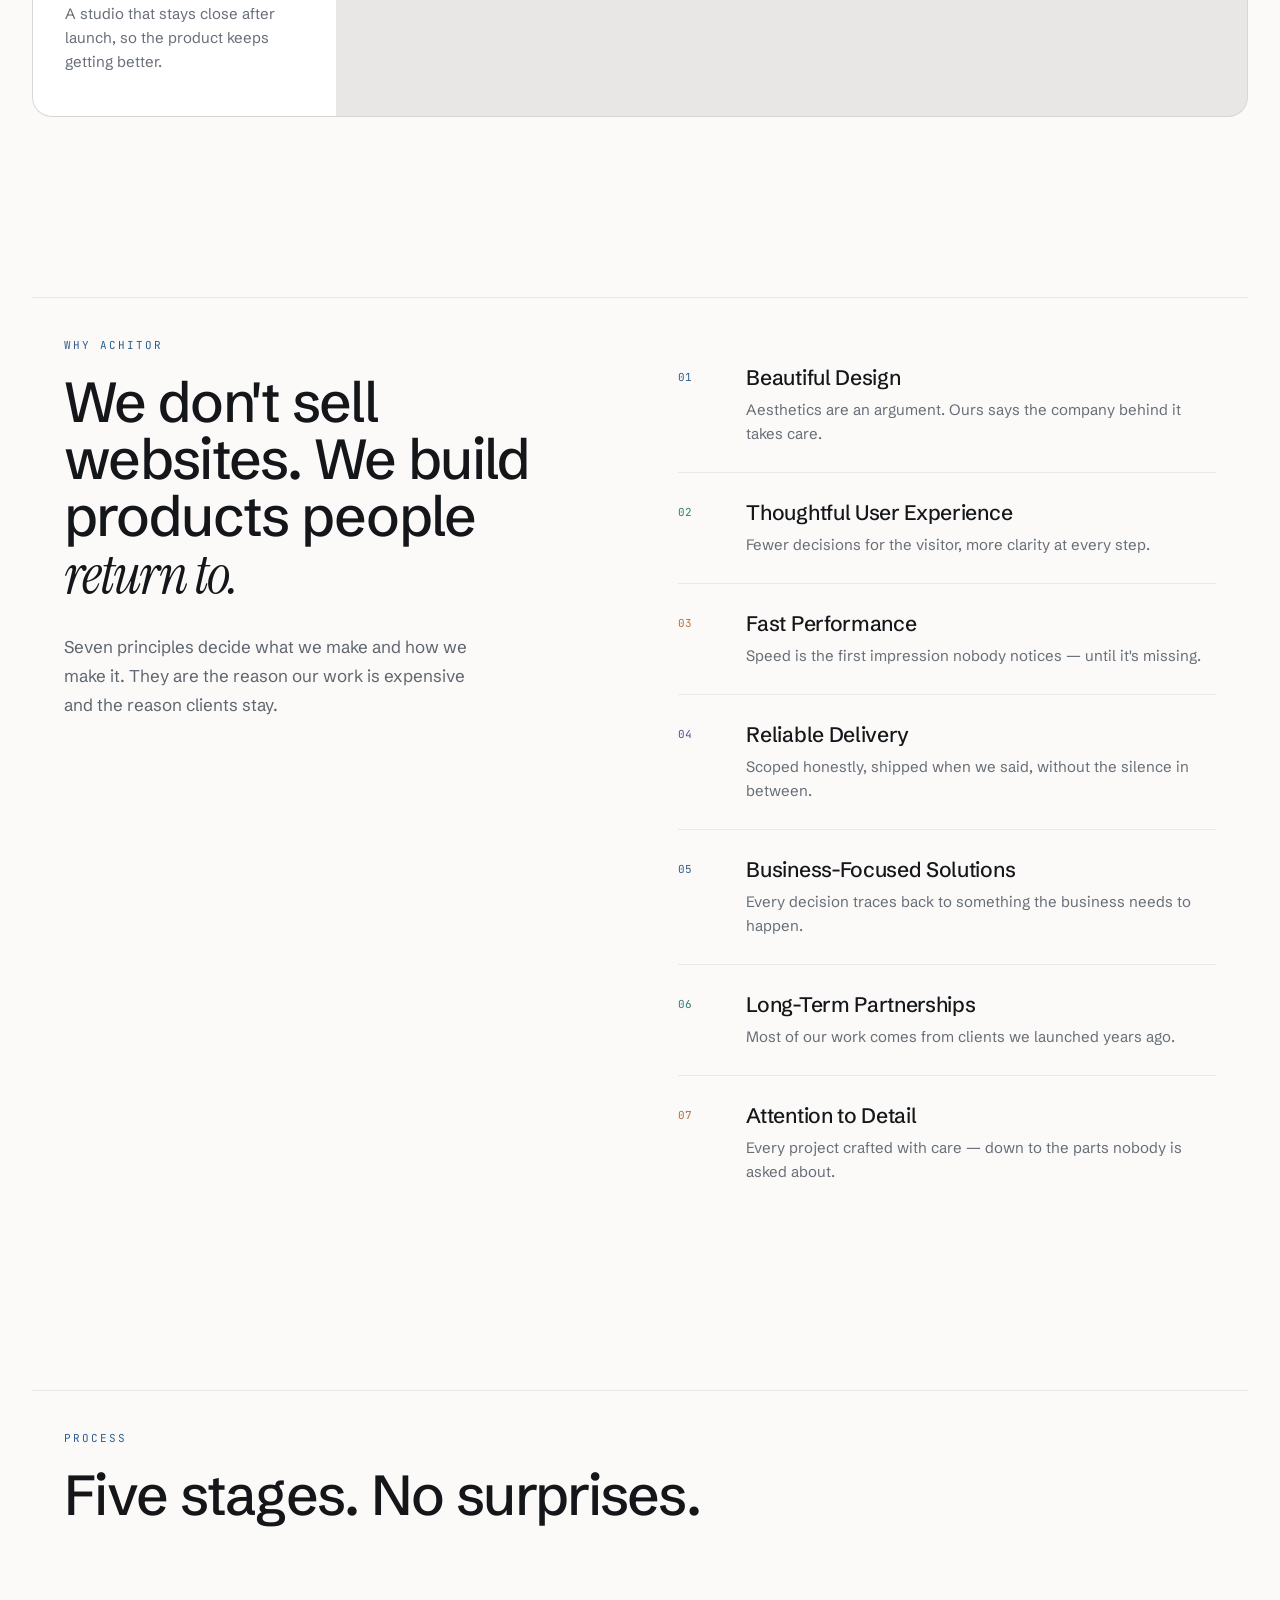
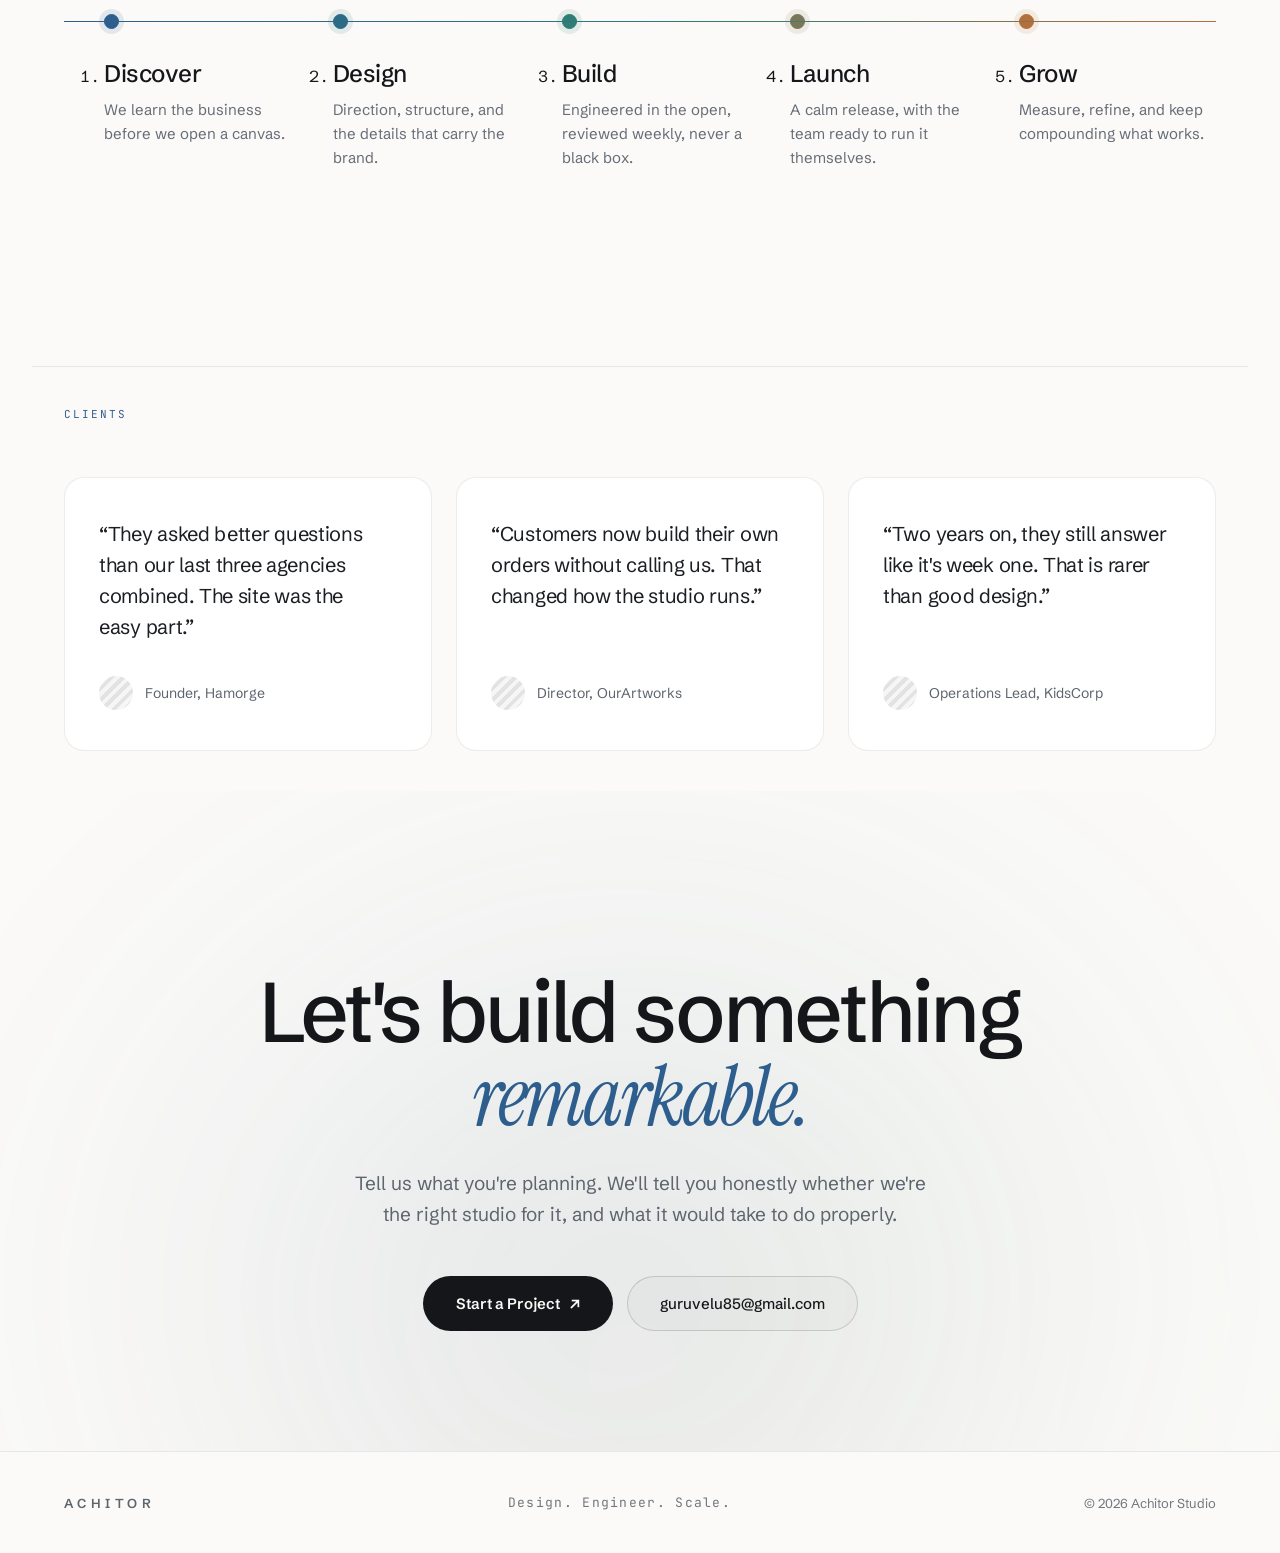
==== commit dc99d6dc: "mail change" ====
--- a/index.html
+++ b/index.html
@@ -533,7 +533,7 @@
       <p class="cta-lede">Tell us what you're planning. We'll tell you honestly whether we're the right studio for it, and what it would take to do properly.</p>
       <div class="cta-actions">
         <a href="contact.html" class="btn btn-primary btn-large" data-magnet>Start a Project <span class="btn-arrow" aria-hidden="true">↗</span></a>
-        <a href="mailto:contact@achitor.com" class="btn btn-secondary btn-large">contact@achitor.com</a>
+        <a href="mailto:guruvelu85@gmail.com" class="btn btn-secondary btn-large">guruvelu85@gmail.com</a>
       </div>
     </div>
   </section>
--- a/style.css
+++ b/style.css
@@ -44,6 +44,9 @@
   --accent-orange-dark: #9A5C2C;
   --accent-purple: #5B4C9A;
   --accent-purple-rgb: 91, 76, 154;
+  /* Lighter tint of the primary accent, for use on dark surfaces (mobile header) */
+  --accent-light: #9FB6D4;
+  --accent-light-rgb: 159, 182, 212;
 
   /* Ink scale (all built from one hue via alpha) */
   --ink-rgb: 20, 22, 26;
@@ -391,8 +394,13 @@
 }
 
 @media (max-width: 880px) {
+  /* Logo + "Start a Project" stay on the title row; the menu becomes its
+     own full-width dark band underneath (order pulls it after both,
+     flex-basis:100% forces the wrap — .site-nav already has flex-wrap). */
   .nav-links {
-    flex: 1 1 auto;
+    position: relative;
+    order: 3;
+    flex: 1 1 100%;
     flex-wrap: nowrap;
     justify-content: flex-start;
     gap: clamp(18px, 5vw, 28px);
@@ -401,9 +409,21 @@
     scroll-snap-type: x proximity;
     -webkit-overflow-scrolling: touch;
     scrollbar-width: none;
-    padding-block: 4px;
-    -webkit-mask-image: linear-gradient(90deg, transparent, #000 20px, #000 calc(100% - 28px), transparent);
-    mask-image: linear-gradient(90deg, transparent, #000 20px, #000 calc(100% - 28px), transparent);
+    margin-inline: calc(-1 * var(--gutter));
+    padding-block: 12px;
+    padding-inline: 24px 32px;
+    scroll-padding-inline: 8px 20px;
+    border-radius: 0;
+    background: var(--ink);
+    color: rgba(251, 250, 248, 0.72);
+  }
+
+  .site-nav {
+    padding-bottom: 0;
+  }
+
+  .site-header.is-scrolled .site-nav {
+    padding-block: 12px 0;
   }
 
   .nav-links::-webkit-scrollbar {
@@ -419,12 +439,21 @@
     white-space: nowrap;
   }
 
+  .nav-links a:hover,
+  .nav-links a:focus-visible {
+    color: var(--bg);
+  }
+
+  .nav-links a.is-current {
+    color: var(--accent-light);
+  }
+
   .nav-links__index {
     display: inline-block;
     font-family: var(--font-mono);
     font-size: 10px;
     letter-spacing: 0.08em;
-    color: var(--accent);
+    color: var(--accent-light);
   }
 }
 
@@ -460,6 +489,19 @@
   align-items: center;
   padding: clamp(112px, 17vw, 160px) var(--gutter) 100px;
   overflow: hidden;
+}
+
+/* The mobile header wraps to two rows (title + dark menu band below),
+   so it's taller than the single-row desktop/tablet header this
+   clamp() was tuned for — give the hero extra clearance to match. */
+@media (max-width: 880px) {
+  .hero {
+    padding-top: 148px;
+  }
+
+  .site-header.is-scrolled {
+    box-shadow: none;
+  }
 }
 
 .hero-spotlight {
